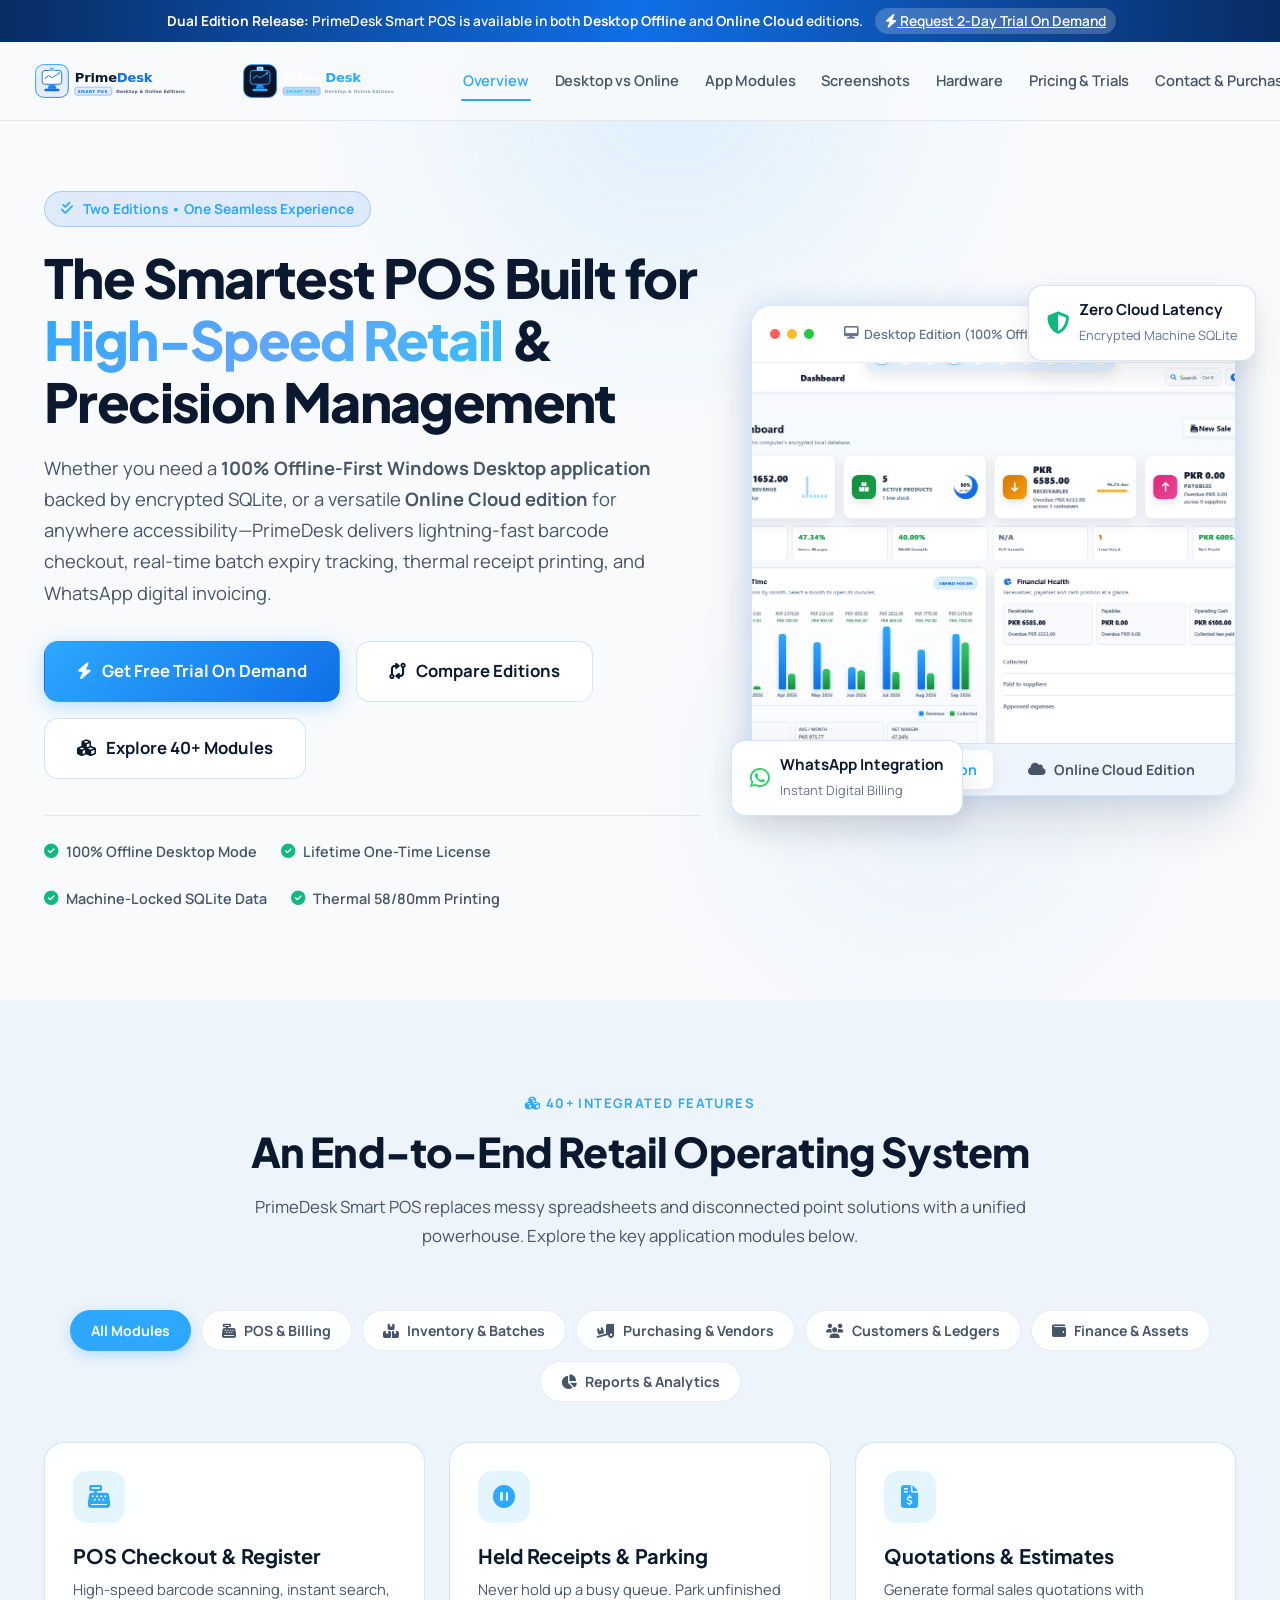
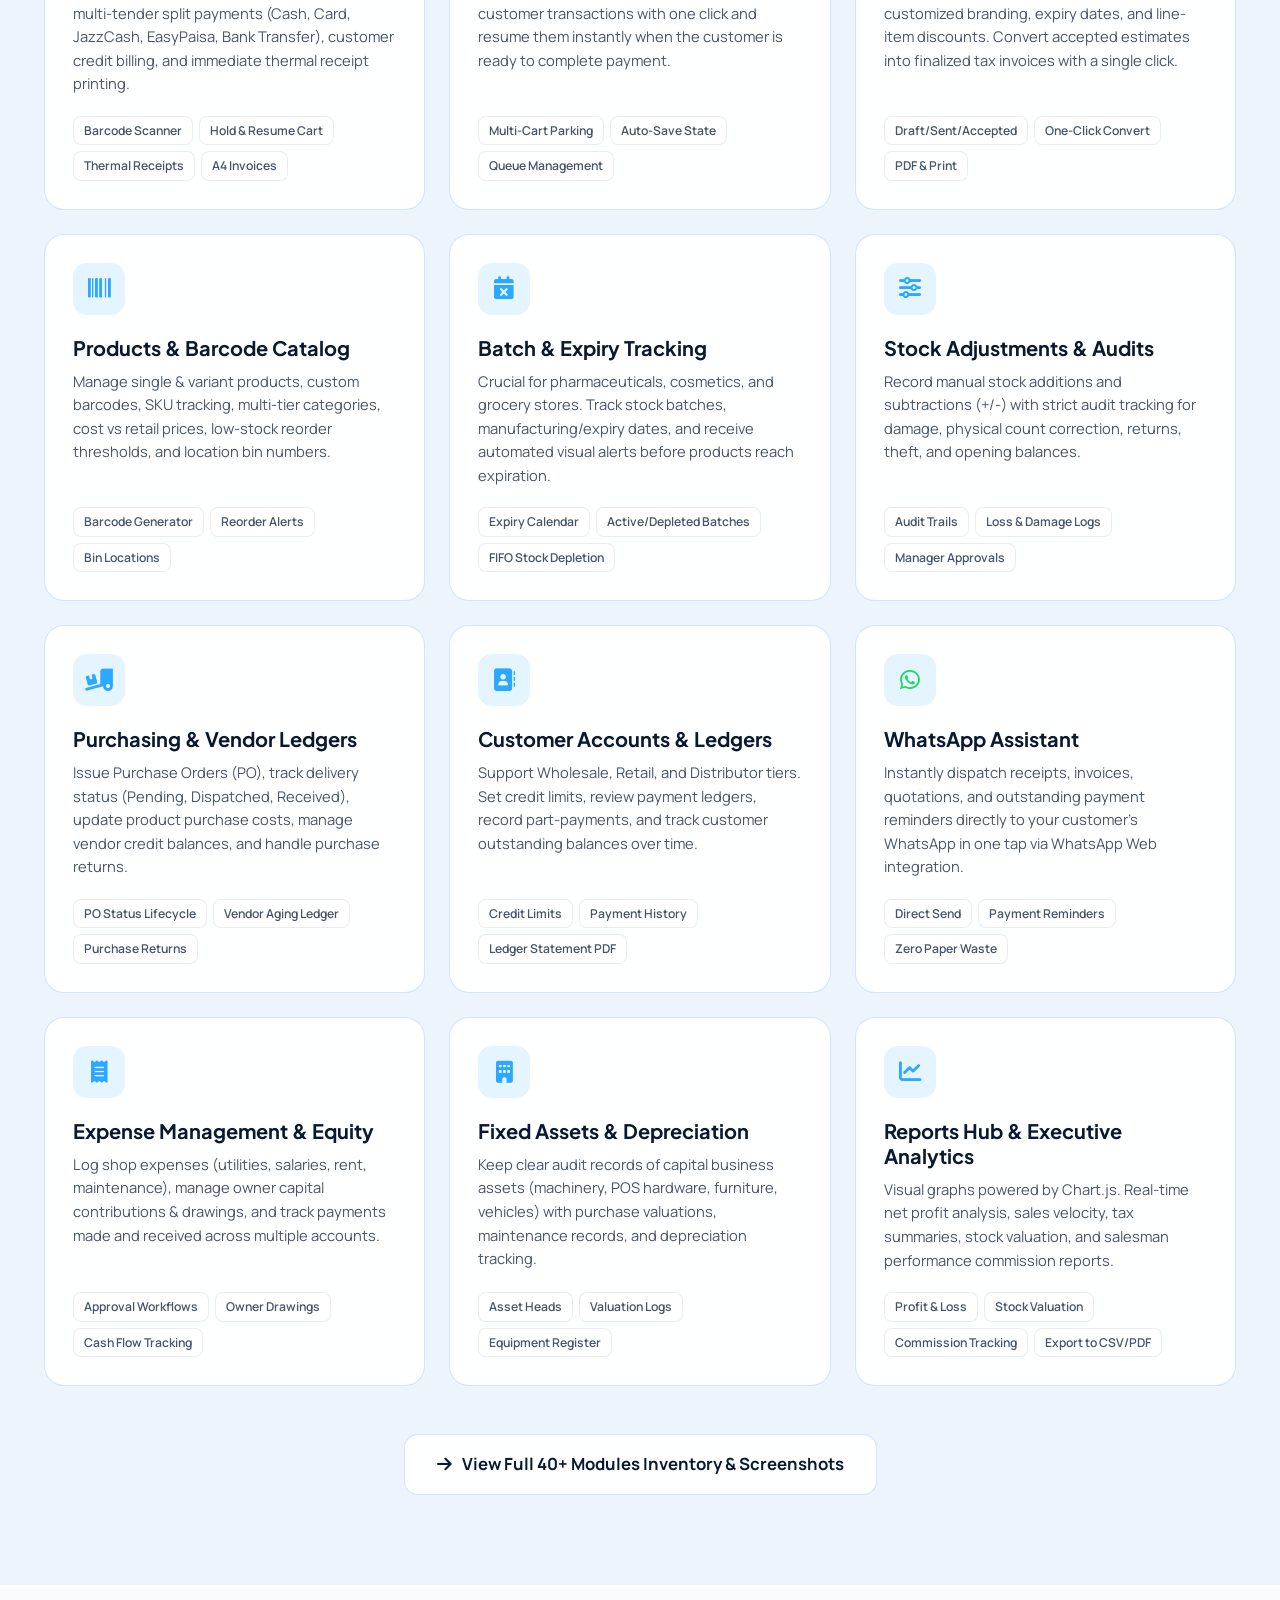
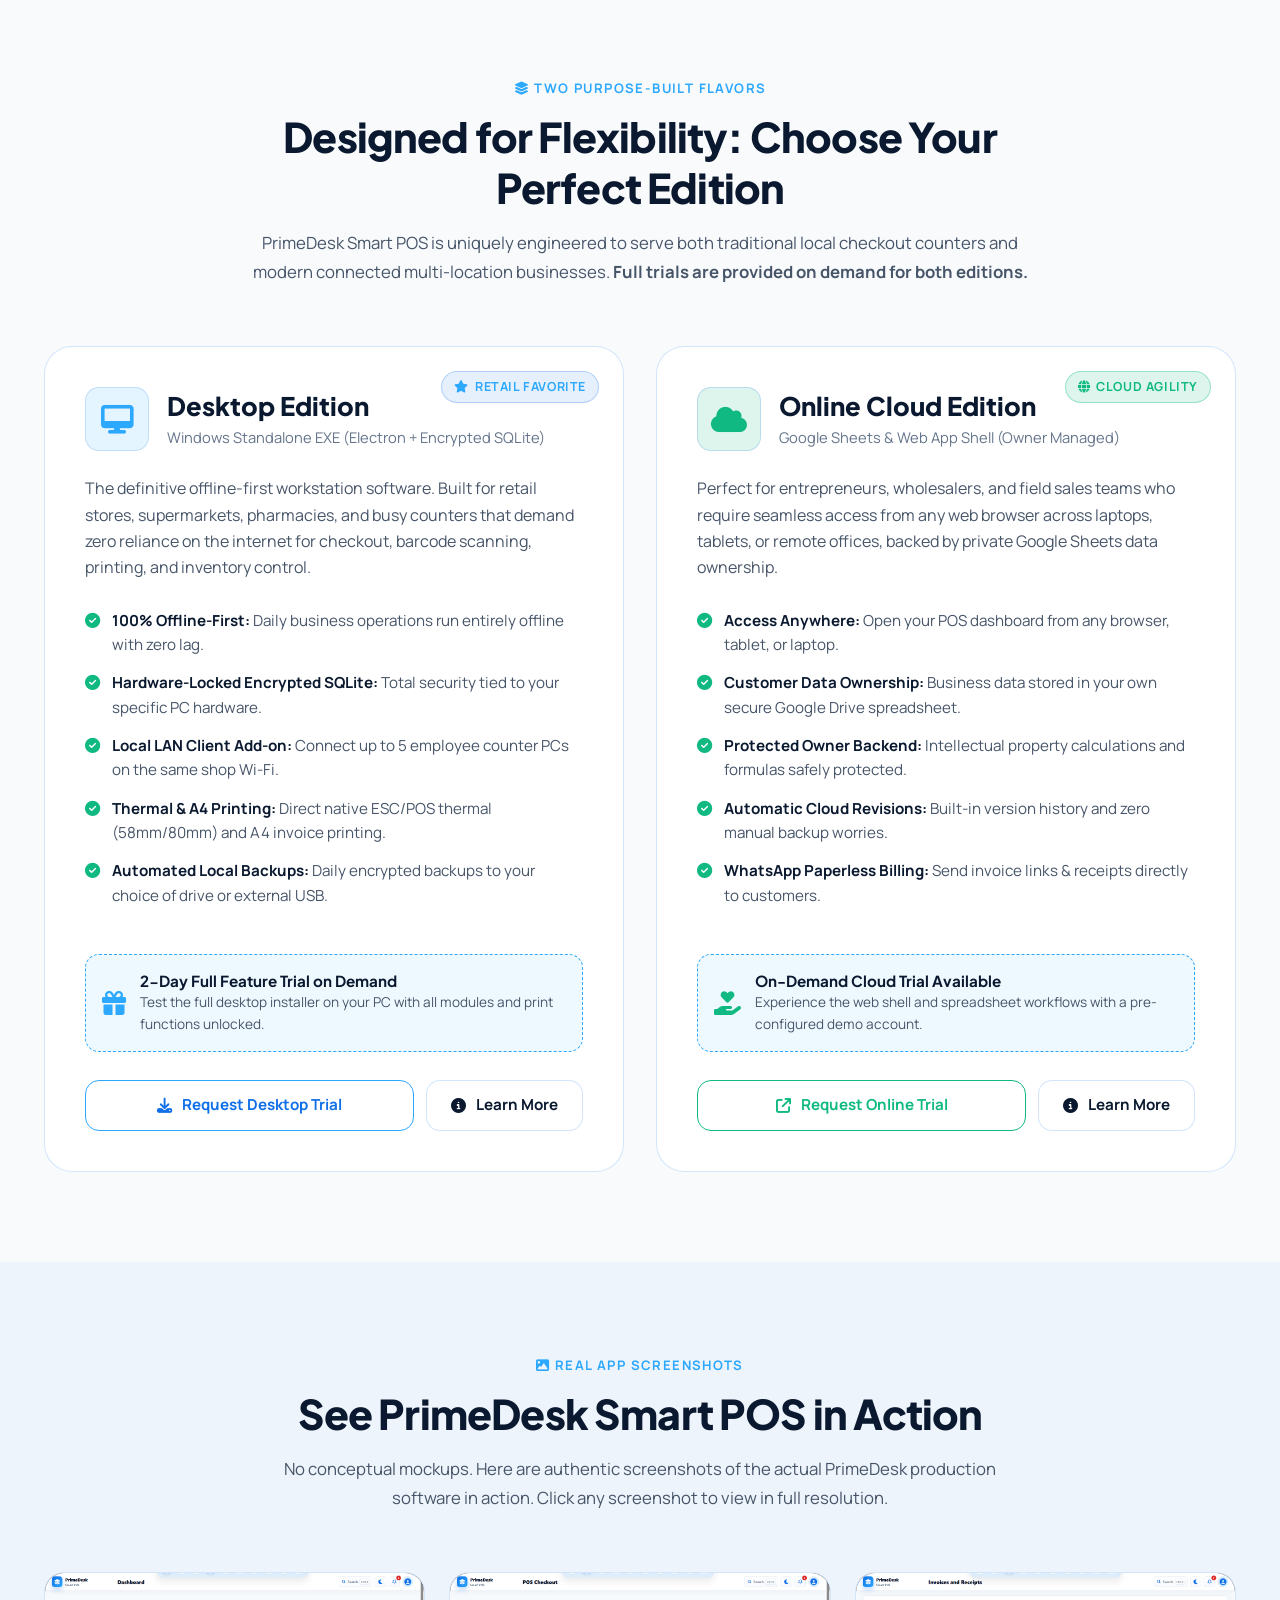
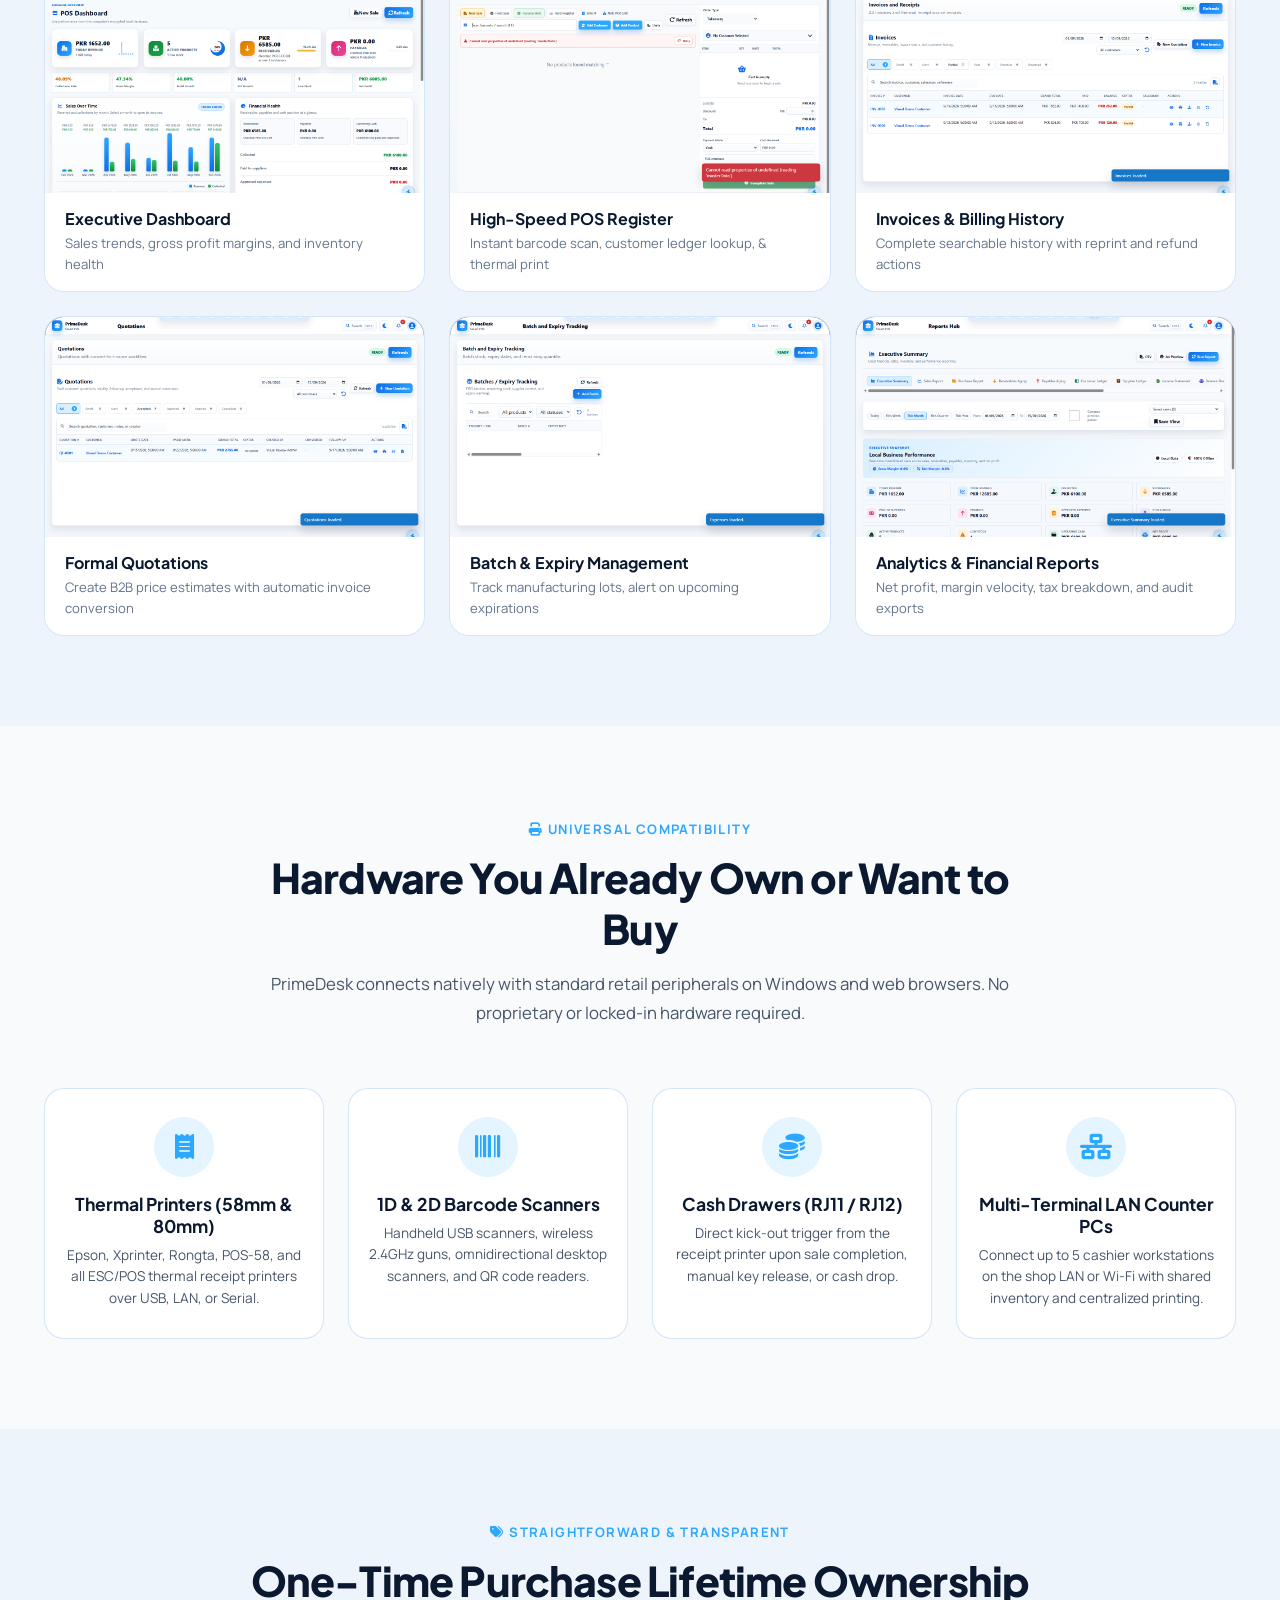
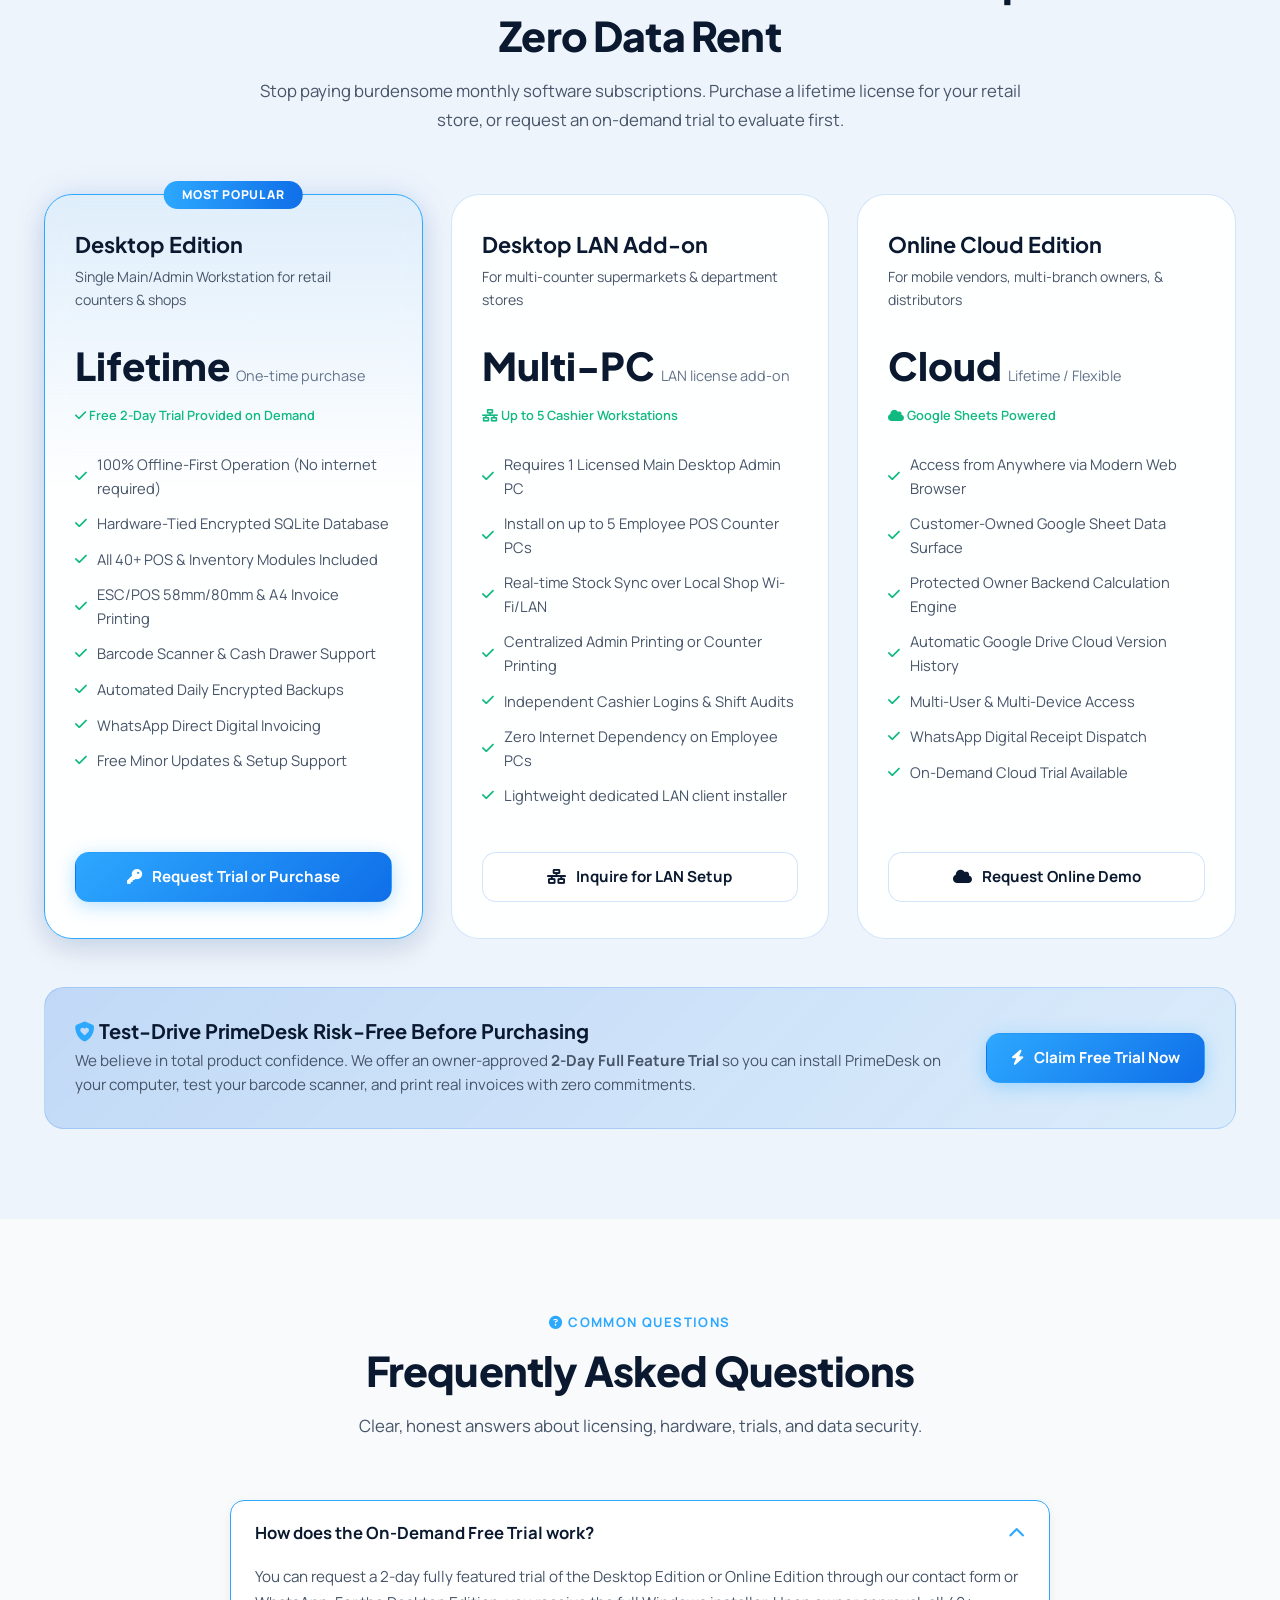
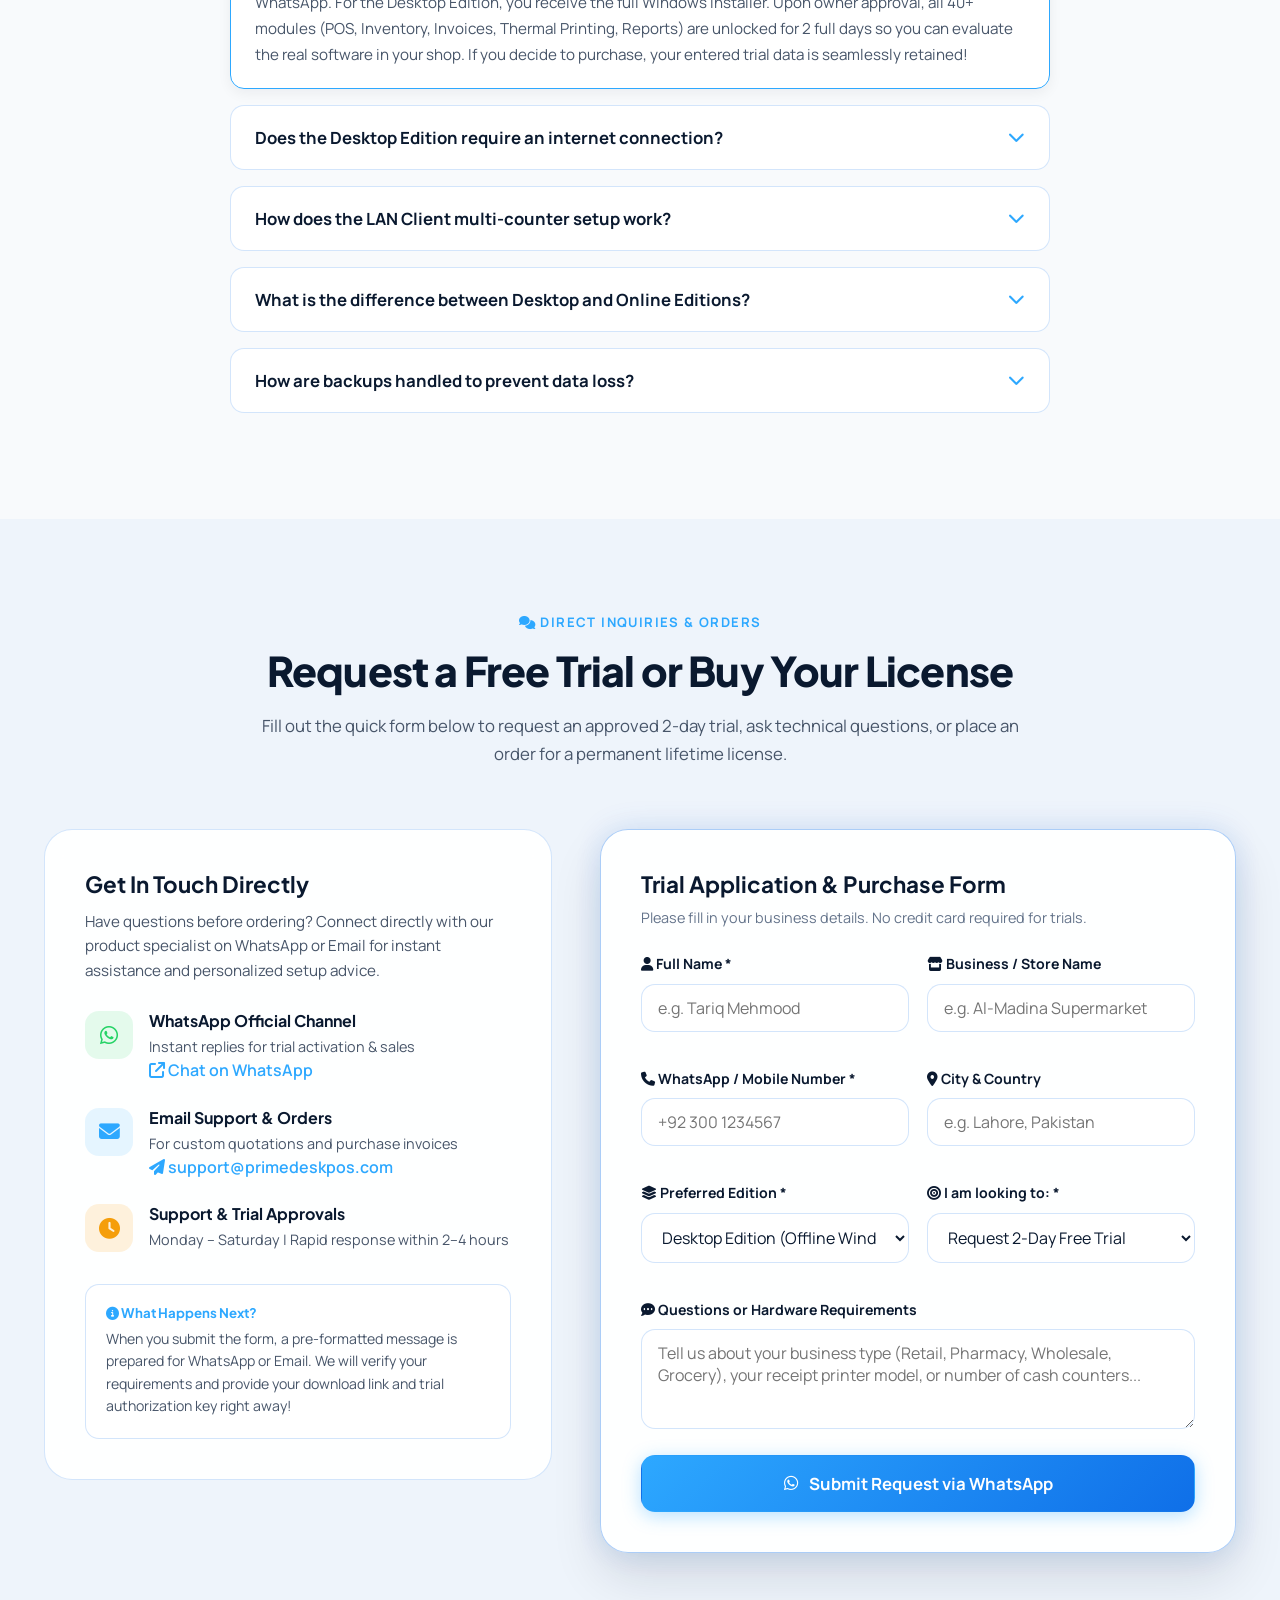
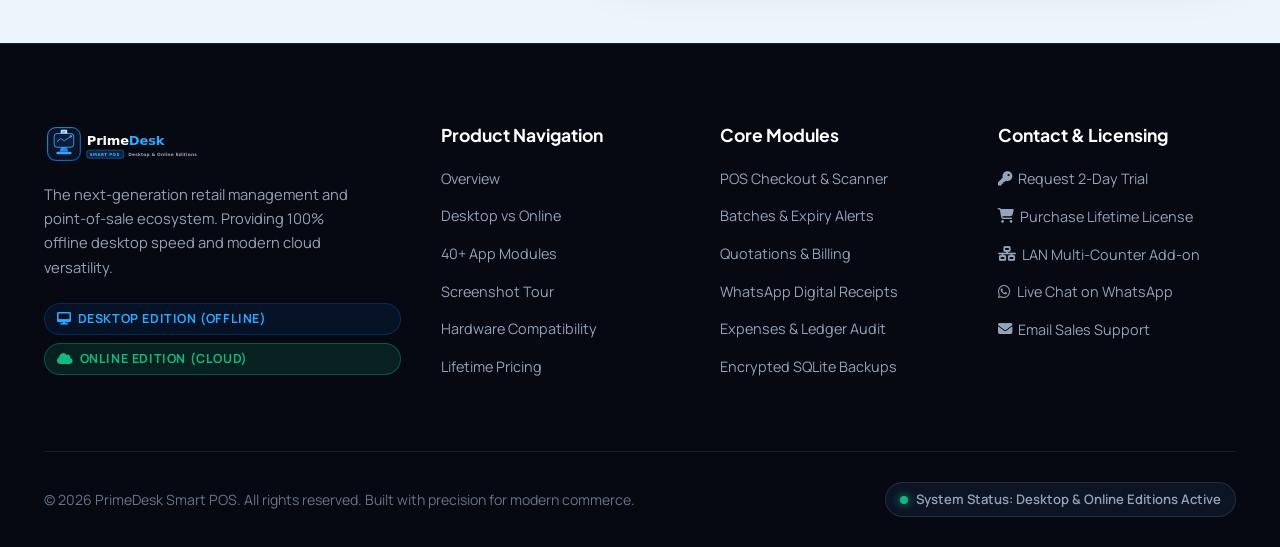
==== index.html @ be998f5d "Initial release of PrimeDesk Smart POS official website" ====
<!DOCTYPE html>
<html lang="en" data-theme="light">
<head>
  <meta charset="UTF-8">
  <script>
    (function () {
      var saved = localStorage.getItem('primedesk_theme');
      var theme = (saved === 'dark') ? 'dark' : 'light';
      document.documentElement.setAttribute('data-theme', theme);
    })();
  </script>
  <meta name="viewport" content="width=device-width, initial-scale=1.0, maximum-scale=1.0, user-scalable=no">
  <title>PrimeDesk Smart POS — Desktop Offline & Online Cloud Editions | Retail & Inventory Suite</title>
  <meta name="description" content="PrimeDesk Smart POS is a next-generation point-of-sale and retail inventory software available in 100% Offline Desktop Edition (Windows) and Online Cloud Edition. Request an on-demand 2-day free trial today!">
  <link rel="icon" type="image/svg+xml" href="assets/images/favicon.svg">
  
  <!-- FontAwesome 6 Free -->
  <link rel="stylesheet" href="https://cdnjs.cloudflare.com/ajax/libs/font-awesome/6.5.1/css/all.min.css">
  
  <!-- Core Design System -->
  <link rel="stylesheet" href="assets/css/style.css">
</head>
<body>

  <!-- Top Announcement Bar -->
  <aside class="top-notice-bar" aria-label="Announcement">
    <span><i class="fas fa-sparkles"></i> <strong>Dual Edition Release:</strong> PrimeDesk Smart POS is available in both <strong>Desktop Offline</strong> and <strong>Online Cloud</strong> editions.</span>
    <a href="#contact"><i class="fas fa-bolt"></i> Request 2-Day Trial On Demand</a>
  </aside>

  <!-- Sticky Header Navigation -->
  <header class="site-header">
    <div class="container nav-wrap">
      <a href="index.html" class="brand-logo" aria-label="PrimeDesk Smart POS Homepage">
        <img src="assets/images/logo-light.svg" class="brand-logo-light" alt="PrimeDesk Smart POS Logo">
        <img src="assets/images/logo-white.svg" class="brand-logo-dark" alt="PrimeDesk Smart POS Logo">
      </a>

      <nav class="nav-links">
        <a href="#overview" class="nav-link active">Overview</a>
        <a href="editions.html" class="nav-link">Desktop vs Online</a>
        <a href="modules.html" class="nav-link">App Modules</a>
        <a href="#gallery" class="nav-link">Screenshots</a>
        <a href="#hardware" class="nav-link">Hardware</a>
        <a href="#pricing" class="nav-link">Pricing &amp; Trials</a>
        <a href="contact.html" class="nav-link">Contact &amp; Purchase</a>
      </nav>

      <div class="nav-actions">
        <button id="themeToggleBtn" class="theme-toggle-btn" aria-label="Toggle Dark/Light Mode" title="Toggle Theme">
          <i class="fas fa-sun"></i>
        </button>
        <a href="#contact" class="btn btn-primary btn-sm"><i class="fas fa-key"></i> Request Trial</a>
        <button class="mobile-menu-toggle" aria-label="Open Navigation Menu">
          <i class="fas fa-bars"></i>
        </button>
      </div>
    </div>
  </header>

  <!-- Hero Section -->
  <section class="hero-section" id="overview">
    <div class="container">
      <div class="hero-grid">
        <!-- Hero Text -->
        <div class="hero-content">
          <div class="hero-pill-badge">
            <i class="fas fa-check-double"></i> Two Editions • One Seamless Experience
          </div>
          <h1 class="hero-title">
            The Smartest POS Built for <span class="gradient-text">High-Speed Retail</span> &amp; Precision Management
          </h1>
          <p class="hero-subtitle">
            Whether you need a <strong>100% Offline-First Windows Desktop application</strong> backed by encrypted SQLite, or a versatile <strong>Online Cloud edition</strong> for anywhere accessibility—PrimeDesk delivers lightning-fast barcode checkout, real-time batch expiry tracking, thermal receipt printing, and WhatsApp digital invoicing.
          </p>

          <div class="hero-cta-group">
            <a href="#contact" class="btn btn-primary btn-lg">
              <i class="fas fa-bolt"></i> Get Free Trial On Demand
            </a>
            <a href="editions.html" class="btn btn-outline btn-lg">
              <i class="fas fa-code-compare"></i> Compare Editions
            </a>
            <a href="modules.html" class="btn btn-outline btn-lg">
              <i class="fas fa-cubes"></i> Explore 40+ Modules
            </a>
          </div>

          <div class="hero-trust-row">
            <div class="trust-item"><i class="fas fa-circle-check"></i> 100% Offline Desktop Mode</div>
            <div class="trust-item"><i class="fas fa-circle-check"></i> Lifetime One-Time License</div>
            <div class="trust-item"><i class="fas fa-circle-check"></i> Machine-Locked SQLite Data</div>
            <div class="trust-item"><i class="fas fa-circle-check"></i> Thermal 58/80mm Printing</div>
          </div>
        </div>

        <!-- Hero Interactive Preview Showcase -->
        <div class="hero-showcase">
          <!-- Floating Badge Top -->
          <div class="floating-stat-badge badge-top-right">
            <div style="display:flex; align-items:center; gap:10px;">
              <i class="fas fa-shield-halved" style="color:var(--accent-emerald); font-size:1.4rem;"></i>
              <div>
                <strong style="display:block; font-size:0.95rem;">Zero Cloud Latency</strong>
                <span style="font-size:0.8rem; color:var(--text-muted);">Encrypted Machine SQLite</span>
              </div>
            </div>
          </div>

          <!-- Window Mockup -->
          <div class="hero-preview-window">
            <div class="window-header">
              <div class="window-dots">
                <span class="window-dot dot-red"></span>
                <span class="window-dot dot-yellow"></span>
                <span class="window-dot dot-green"></span>
              </div>
              <div class="window-title" id="heroEditionBadge">
                <i class="fas fa-desktop"></i> Desktop Edition (100% Offline SQLite)
              </div>
              <span class="badge badge-emerald"><i class="fas fa-signal"></i> Ready</span>
            </div>

            <!-- Interactive Screen Preview Image -->
            <img id="heroScreenImg" 
                 src="assets/screenshots/dashboard.png" 
                 alt="PrimeDesk Smart POS Main Dashboard" 
                 class="hero-screen-img"
                 data-lightbox-src="assets/screenshots/dashboard.png"
                 data-lightbox-title="PrimeDesk Smart POS Executive Management Dashboard"
                 title="Click to zoom preview">

            <!-- Edition Preview Switcher Tabs -->
            <div class="hero-edition-tabs">
              <button class="hero-tab-btn active" data-edition="desktop">
                <i class="fas fa-laptop-code"></i> Windows Desktop Edition
              </button>
              <button class="hero-tab-btn" data-edition="online">
                <i class="fas fa-cloud"></i> Online Cloud Edition
              </button>
            </div>
          </div>

          <!-- Floating Badge Bottom -->
          <div class="floating-stat-badge badge-bottom-left">
            <div style="display:flex; align-items:center; gap:10px;">
              <i class="fab fa-whatsapp" style="color:#25d366; font-size:1.4rem;"></i>
              <div>
                <strong style="display:block; font-size:0.95rem;">WhatsApp Integration</strong>
                <span style="font-size:0.8rem; color:var(--text-muted);">Instant Digital Billing</span>
              </div>
            </div>
          </div>
        </div>
      </div>
    </div>
  </section>

  <!-- Core Modules Showcase (Interactive Filter) -->
  <section class="section" id="modules" style="background: var(--bg-secondary);">
    <div class="container">
      <div class="section-header">
        <span class="section-tag"><i class="fas fa-cubes"></i> 40+ Integrated Features</span>
        <h2 class="section-title">An End-to-End Retail Operating System</h2>
        <p class="section-desc">
          PrimeDesk Smart POS replaces messy spreadsheets and disconnected point solutions with a unified powerhouse. Explore the key application modules below.
        </p>
      </div>

      <!-- Module Category Filter Buttons -->
      <div class="modules-filter-bar">
        <button class="module-filter-btn active" data-filter="all">All Modules</button>
        <button class="module-filter-btn" data-filter="pos"><i class="fas fa-cash-register"></i> POS &amp; Billing</button>
        <button class="module-filter-btn" data-filter="inventory"><i class="fas fa-boxes-stacked"></i> Inventory &amp; Batches</button>
        <button class="module-filter-btn" data-filter="purchasing"><i class="fas fa-truck-ramp-box"></i> Purchasing &amp; Vendors</button>
        <button class="module-filter-btn" data-filter="crm"><i class="fas fa-users"></i> Customers &amp; Ledgers</button>
        <button class="module-filter-btn" data-filter="finance"><i class="fas fa-wallet"></i> Finance &amp; Assets</button>
        <button class="module-filter-btn" data-filter="reports"><i class="fas fa-chart-pie"></i> Reports &amp; Analytics</button>
      </div>

      <!-- Modules Grid -->
      <div class="modules-grid">
        <!-- Module 1: POS Checkout -->
        <div class="module-card" data-category="pos">
          <div class="module-icon-wrap"><i class="fas fa-cash-register"></i></div>
          <h4 class="module-title">POS Checkout &amp; Register</h4>
          <p class="module-description">
            High-speed barcode scanning, instant search, multi-tender split payments (Cash, Card, JazzCash, EasyPaisa, Bank Transfer), customer credit billing, and immediate thermal receipt printing.
          </p>
          <div class="module-features-chips">
            <span class="module-chip">Barcode Scanner</span>
            <span class="module-chip">Hold &amp; Resume Cart</span>
            <span class="module-chip">Thermal Receipts</span>
            <span class="module-chip">A4 Invoices</span>
          </div>
        </div>

        <!-- Module 2: Held Receipts -->
        <div class="module-card" data-category="pos">
          <div class="module-icon-wrap"><i class="fas fa-pause-circle"></i></div>
          <h4 class="module-title">Held Receipts &amp; Parking</h4>
          <p class="module-description">
            Never hold up a busy queue. Park unfinished customer transactions with one click and resume them instantly when the customer is ready to complete payment.
          </p>
          <div class="module-features-chips">
            <span class="module-chip">Multi-Cart Parking</span>
            <span class="module-chip">Auto-Save State</span>
            <span class="module-chip">Queue Management</span>
          </div>
        </div>

        <!-- Module 3: Invoices & Quotations -->
        <div class="module-card" data-category="pos">
          <div class="module-icon-wrap"><i class="fas fa-file-invoice-dollar"></i></div>
          <h4 class="module-title">Quotations &amp; Estimates</h4>
          <p class="module-description">
            Generate formal sales quotations with customized branding, expiry dates, and line-item discounts. Convert accepted estimates into finalized tax invoices with a single click.
          </p>
          <div class="module-features-chips">
            <span class="module-chip">Draft/Sent/Accepted</span>
            <span class="module-chip">One-Click Convert</span>
            <span class="module-chip">PDF &amp; Print</span>
          </div>
        </div>

        <!-- Module 4: Products & Catalog -->
        <div class="module-card" data-category="inventory">
          <div class="module-icon-wrap"><i class="fas fa-barcode"></i></div>
          <h4 class="module-title">Products &amp; Barcode Catalog</h4>
          <p class="module-description">
            Manage single &amp; variant products, custom barcodes, SKU tracking, multi-tier categories, cost vs retail prices, low-stock reorder thresholds, and location bin numbers.
          </p>
          <div class="module-features-chips">
            <span class="module-chip">Barcode Generator</span>
            <span class="module-chip">Reorder Alerts</span>
            <span class="module-chip">Bin Locations</span>
          </div>
        </div>

        <!-- Module 5: Batch & Expiry Tracking -->
        <div class="module-card" data-category="inventory">
          <div class="module-icon-wrap"><i class="fas fa-calendar-xmark"></i></div>
          <h4 class="module-title">Batch &amp; Expiry Tracking</h4>
          <p class="module-description">
            Crucial for pharmaceuticals, cosmetics, and grocery stores. Track stock batches, manufacturing/expiry dates, and receive automated visual alerts before products reach expiration.
          </p>
          <div class="module-features-chips">
            <span class="module-chip">Expiry Calendar</span>
            <span class="module-chip">Active/Depleted Batches</span>
            <span class="module-chip">FIFO Stock Depletion</span>
          </div>
        </div>

        <!-- Module 6: Stock Adjustments -->
        <div class="module-card" data-category="inventory">
          <div class="module-icon-wrap"><i class="fas fa-sliders"></i></div>
          <h4 class="module-title">Stock Adjustments &amp; Audits</h4>
          <p class="module-description">
            Record manual stock additions and subtractions (+/-) with strict audit tracking for damage, physical count correction, returns, theft, and opening balances.
          </p>
          <div class="module-features-chips">
            <span class="module-chip">Audit Trails</span>
            <span class="module-chip">Loss &amp; Damage Logs</span>
            <span class="module-chip">Manager Approvals</span>
          </div>
        </div>

        <!-- Module 7: Suppliers & Purchase Orders -->
        <div class="module-card" data-category="purchasing">
          <div class="module-icon-wrap"><i class="fas fa-truck-ramp-box"></i></div>
          <h4 class="module-title">Purchasing &amp; Vendor Ledgers</h4>
          <p class="module-description">
            Issue Purchase Orders (PO), track delivery status (Pending, Dispatched, Received), update product purchase costs, manage vendor credit balances, and handle purchase returns.
          </p>
          <div class="module-features-chips">
            <span class="module-chip">PO Status Lifecycle</span>
            <span class="module-chip">Vendor Aging Ledger</span>
            <span class="module-chip">Purchase Returns</span>
          </div>
        </div>

        <!-- Module 8: Customer CRM & Ledgers -->
        <div class="module-card" data-category="crm">
          <div class="module-icon-wrap"><i class="fas fa-address-book"></i></div>
          <h4 class="module-title">Customer Accounts &amp; Ledgers</h4>
          <p class="module-description">
            Support Wholesale, Retail, and Distributor tiers. Set credit limits, review payment ledgers, record part-payments, and track customer outstanding balances over time.
          </p>
          <div class="module-features-chips">
            <span class="module-chip">Credit Limits</span>
            <span class="module-chip">Payment History</span>
            <span class="module-chip">Ledger Statement PDF</span>
          </div>
        </div>

        <!-- Module 9: WhatsApp Assistant -->
        <div class="module-card" data-category="crm">
          <div class="module-icon-wrap" style="color:#25d366;"><i class="fab fa-whatsapp"></i></div>
          <h4 class="module-title">WhatsApp Assistant</h4>
          <p class="module-description">
            Instantly dispatch receipts, invoices, quotations, and outstanding payment reminders directly to your customer's WhatsApp in one tap via WhatsApp Web integration.
          </p>
          <div class="module-features-chips">
            <span class="module-chip">Direct Send</span>
            <span class="module-chip">Payment Reminders</span>
            <span class="module-chip">Zero Paper Waste</span>
          </div>
        </div>

        <!-- Module 10: Expenses & Financials -->
        <div class="module-card" data-category="finance">
          <div class="module-icon-wrap"><i class="fas fa-receipt"></i></div>
          <h4 class="module-title">Expense Management &amp; Equity</h4>
          <p class="module-description">
            Log shop expenses (utilities, salaries, rent, maintenance), manage owner capital contributions &amp; drawings, and track payments made and received across multiple accounts.
          </p>
          <div class="module-features-chips">
            <span class="module-chip">Approval Workflows</span>
            <span class="module-chip">Owner Drawings</span>
            <span class="module-chip">Cash Flow Tracking</span>
          </div>
        </div>

        <!-- Module 11: Business Assets -->
        <div class="module-card" data-category="finance">
          <div class="module-icon-wrap"><i class="fas fa-building"></i></div>
          <h4 class="module-title">Fixed Assets &amp; Depreciation</h4>
          <p class="module-description">
            Keep clear audit records of capital business assets (machinery, POS hardware, furniture, vehicles) with purchase valuations, maintenance records, and depreciation tracking.
          </p>
          <div class="module-features-chips">
            <span class="module-chip">Asset Heads</span>
            <span class="module-chip">Valuation Logs</span>
            <span class="module-chip">Equipment Register</span>
          </div>
        </div>

        <!-- Module 12: Reports & Analytics -->
        <div class="module-card" data-category="reports">
          <div class="module-icon-wrap"><i class="fas fa-chart-line"></i></div>
          <h4 class="module-title">Reports Hub &amp; Executive Analytics</h4>
          <p class="module-description">
            Visual graphs powered by Chart.js. Real-time net profit analysis, sales velocity, tax summaries, stock valuation, and salesman performance commission reports.
          </p>
          <div class="module-features-chips">
            <span class="module-chip">Profit &amp; Loss</span>
            <span class="module-chip">Stock Valuation</span>
            <span class="module-chip">Commission Tracking</span>
            <span class="module-chip">Export to CSV/PDF</span>
          </div>
        </div>
      </div>

      <div style="text-align: center; margin-top: 48px;">
        <a href="modules.html" class="btn btn-outline btn-lg">
          <i class="fas fa-arrow-right"></i> View Full 40+ Modules Inventory &amp; Screenshots
        </a>
      </div>
    </div>
  </section>

  <!-- Dual Editions Showcase -->
  <section class="section" id="editions">
    <div class="container">
      <div class="section-header">
        <span class="section-tag"><i class="fas fa-layer-group"></i> Two Purpose-Built Flavors</span>
        <h2 class="section-title">Designed for Flexibility: Choose Your Perfect Edition</h2>
        <p class="section-desc">
          PrimeDesk Smart POS is uniquely engineered to serve both traditional local checkout counters and modern connected multi-location businesses. <strong>Full trials are provided on demand for both editions.</strong>
        </p>
      </div>

      <div class="editions-showcase-grid">
        <!-- Edition 1: Desktop Edition -->
        <article class="edition-card">
          <div class="edition-badge-corner">
            <span class="badge badge-primary"><i class="fas fa-star"></i> Retail Favorite</span>
          </div>

          <div class="edition-header">
            <div class="edition-icon">
              <i class="fas fa-desktop"></i>
            </div>
            <div>
              <h3 class="edition-name">Desktop Edition</h3>
              <p class="edition-tagline">Windows Standalone EXE (Electron + Encrypted SQLite)</p>
            </div>
          </div>

          <p class="edition-desc">
            The definitive offline-first workstation software. Built for retail stores, supermarkets, pharmacies, and busy counters that demand zero reliance on the internet for checkout, barcode scanning, printing, and inventory control.
          </p>

          <div class="edition-specs-list">
            <div class="spec-item">
              <i class="fas fa-check-circle"></i>
              <div><strong>100% Offline-First:</strong> Daily business operations run entirely offline with zero lag.</div>
            </div>
            <div class="spec-item">
              <i class="fas fa-check-circle"></i>
              <div><strong>Hardware-Locked Encrypted SQLite:</strong> Total security tied to your specific PC hardware.</div>
            </div>
            <div class="spec-item">
              <i class="fas fa-check-circle"></i>
              <div><strong>Local LAN Client Add-on:</strong> Connect up to 5 employee counter PCs on the same shop Wi-Fi.</div>
            </div>
            <div class="spec-item">
              <i class="fas fa-check-circle"></i>
              <div><strong>Thermal &amp; A4 Printing:</strong> Direct native ESC/POS thermal (58mm/80mm) and A4 invoice printing.</div>
            </div>
            <div class="spec-item">
              <i class="fas fa-check-circle"></i>
              <div><strong>Automated Local Backups:</strong> Daily encrypted backups to your choice of drive or external USB.</div>
            </div>
          </div>

          <div class="edition-trial-alert">
            <div class="trial-icon"><i class="fas fa-gift"></i></div>
            <div class="trial-text">
              <h5>2-Day Full Feature Trial on Demand</h5>
              <p>Test the full desktop installer on your PC with all modules and print functions unlocked.</p>
            </div>
          </div>

          <div style="display:flex; gap:12px; flex-wrap:wrap;">
            <a href="contact.html?edition=desktop&intent=trial" class="btn btn-edition-desktop" style="flex:1;">
              <i class="fas fa-download"></i> Request Desktop Trial
            </a>
            <a href="editions.html#desktop" class="btn btn-outline">
              <i class="fas fa-circle-info"></i> Learn More
            </a>
          </div>
        </article>

        <!-- Edition 2: Online Edition -->
        <article class="edition-card">
          <div class="edition-badge-corner">
            <span class="badge badge-emerald"><i class="fas fa-globe"></i> Cloud Agility</span>
          </div>

          <div class="edition-header">
            <div class="edition-icon" style="color:var(--accent-emerald); background:var(--accent-emerald-soft);">
              <i class="fas fa-cloud"></i>
            </div>
            <div>
              <h3 class="edition-name">Online Cloud Edition</h3>
              <p class="edition-tagline">Google Sheets &amp; Web App Shell (Owner Managed)</p>
            </div>
          </div>

          <p class="edition-desc">
            Perfect for entrepreneurs, wholesalers, and field sales teams who require seamless access from any web browser across laptops, tablets, or remote offices, backed by private Google Sheets data ownership.
          </p>

          <div class="edition-specs-list">
            <div class="spec-item">
              <i class="fas fa-check-circle"></i>
              <div><strong>Access Anywhere:</strong> Open your POS dashboard from any browser, tablet, or laptop.</div>
            </div>
            <div class="spec-item">
              <i class="fas fa-check-circle"></i>
              <div><strong>Customer Data Ownership:</strong> Business data stored in your own secure Google Drive spreadsheet.</div>
            </div>
            <div class="spec-item">
              <i class="fas fa-check-circle"></i>
              <div><strong>Protected Owner Backend:</strong> Intellectual property calculations and formulas safely protected.</div>
            </div>
            <div class="spec-item">
              <i class="fas fa-check-circle"></i>
              <div><strong>Automatic Cloud Revisions:</strong> Built-in version history and zero manual backup worries.</div>
            </div>
            <div class="spec-item">
              <i class="fas fa-check-circle"></i>
              <div><strong>WhatsApp Paperless Billing:</strong> Send invoice links &amp; receipts directly to customers.</div>
            </div>
          </div>

          <div class="edition-trial-alert">
            <div class="trial-icon" style="color:var(--accent-emerald);"><i class="fas fa-hand-holding-heart"></i></div>
            <div class="trial-text">
              <h5>On-Demand Cloud Trial Available</h5>
              <p>Experience the web shell and spreadsheet workflows with a pre-configured demo account.</p>
            </div>
          </div>

          <div style="display:flex; gap:12px; flex-wrap:wrap;">
            <a href="contact.html?edition=online&intent=trial" class="btn btn-edition-online" style="flex:1;">
              <i class="fas fa-arrow-up-right-from-square"></i> Request Online Trial
            </a>
            <a href="editions.html#online" class="btn btn-outline">
              <i class="fas fa-circle-info"></i> Learn More
            </a>
          </div>
        </article>
      </div>
    </div>
  </section>

  <!-- Live Screenshots Showcase with Lightbox Modal -->
  <section class="section" id="gallery" style="background: var(--bg-secondary);">
    <div class="container">
      <div class="section-header">
        <span class="section-tag"><i class="fas fa-image"></i> Real App Screenshots</span>
        <h2 class="section-title">See PrimeDesk Smart POS in Action</h2>
        <p class="section-desc">
          No conceptual mockups. Here are authentic screenshots of the actual PrimeDesk production software in action. Click any screenshot to view in full resolution.
        </p>
      </div>

      <div class="gallery-grid">
        <!-- Screenshot 1: Dashboard -->
        <div class="gallery-item" 
             data-lightbox-src="assets/screenshots/dashboard.png"
             data-lightbox-title="Executive Dashboard: KPI Cards, Revenue Chart, and Real-time Activity">
          <div class="gallery-img-wrap">
            <img src="assets/screenshots/dashboard.png" alt="PrimeDesk Dashboard Screenshot">
            <div class="gallery-overlay">
              <div class="gallery-zoom-icon"><i class="fas fa-magnifying-glass-plus"></i></div>
            </div>
          </div>
          <div class="gallery-meta">
            <h4 class="gallery-title">Executive Dashboard</h4>
            <p class="gallery-subtitle">Sales trends, gross profit margins, and inventory health</p>
          </div>
        </div>

        <!-- Screenshot 2: POS Register -->
        <div class="gallery-item" 
             data-lightbox-src="assets/screenshots/pos.png"
             data-lightbox-title="POS Checkout Screen: Rapid Item Search, Barcode Input, and Multi-tender Split Payment">
          <div class="gallery-img-wrap">
            <img src="assets/screenshots/pos.png" alt="POS Checkout Screen Screenshot">
            <div class="gallery-overlay">
              <div class="gallery-zoom-icon"><i class="fas fa-magnifying-glass-plus"></i></div>
            </div>
          </div>
          <div class="gallery-meta">
            <h4 class="gallery-title">High-Speed POS Register</h4>
            <p class="gallery-subtitle">Instant barcode scan, customer ledger lookup, &amp; thermal print</p>
          </div>
        </div>

        <!-- Screenshot 3: Invoices & Receipts -->
        <div class="gallery-item" 
             data-lightbox-src="assets/screenshots/invoices.png"
             data-lightbox-title="Invoices &amp; Receipts Ledger: Filter by Status, Date, Customer &amp; Balance">
          <div class="gallery-img-wrap">
            <img src="assets/screenshots/invoices.png" alt="Invoices List Screenshot">
            <div class="gallery-overlay">
              <div class="gallery-zoom-icon"><i class="fas fa-magnifying-glass-plus"></i></div>
            </div>
          </div>
          <div class="gallery-meta">
            <h4 class="gallery-title">Invoices &amp; Billing History</h4>
            <p class="gallery-subtitle">Complete searchable history with reprint and refund actions</p>
          </div>
        </div>

        <!-- Screenshot 4: Quotations -->
        <div class="gallery-item" 
             data-lightbox-src="assets/screenshots/quotations.png"
             data-lightbox-title="Quotations Management: Status Tracking from Draft to Accepted Conversion">
          <div class="gallery-img-wrap">
            <img src="assets/screenshots/quotations.png" alt="Quotations Screen Screenshot">
            <div class="gallery-overlay">
              <div class="gallery-zoom-icon"><i class="fas fa-magnifying-glass-plus"></i></div>
            </div>
          </div>
          <div class="gallery-meta">
            <h4 class="gallery-title">Formal Quotations</h4>
            <p class="gallery-subtitle">Create B2B price estimates with automatic invoice conversion</p>
          </div>
        </div>

        <!-- Screenshot 5: Batch & Expiry -->
        <div class="gallery-item" 
             data-lightbox-src="assets/screenshots/route-batches.png"
             data-lightbox-title="Batch and Expiry Tracking: Active vs Depleted Batches and Early Expiry Warnings">
          <div class="gallery-img-wrap">
            <img src="assets/screenshots/route-batches.png" alt="Batch Expiry Screenshot">
            <div class="gallery-overlay">
              <div class="gallery-zoom-icon"><i class="fas fa-magnifying-glass-plus"></i></div>
            </div>
          </div>
          <div class="gallery-meta">
            <h4 class="gallery-title">Batch &amp; Expiry Management</h4>
            <p class="gallery-subtitle">Track manufacturing lots, alert on upcoming expirations</p>
          </div>
        </div>

        <!-- Screenshot 6: Reports Hub -->
        <div class="gallery-item" 
             data-lightbox-src="assets/screenshots/route-reports.png"
             data-lightbox-title="Reports Hub: Visual Graphs, Salesman Commissions, and Comprehensive Export Sheets">
          <div class="gallery-img-wrap">
            <img src="assets/screenshots/route-reports.png" alt="Reports Hub Screenshot">
            <div class="gallery-overlay">
              <div class="gallery-zoom-icon"><i class="fas fa-magnifying-glass-plus"></i></div>
            </div>
          </div>
          <div class="gallery-meta">
            <h4 class="gallery-title">Analytics &amp; Financial Reports</h4>
            <p class="gallery-subtitle">Net profit, margin velocity, tax breakdown, and audit exports</p>
          </div>
        </div>
      </div>
    </div>
  </section>

  <!-- Hardware Compatibility Ecosystem -->
  <section class="section" id="hardware">
    <div class="container">
      <div class="section-header">
        <span class="section-tag"><i class="fas fa-print"></i> Universal Compatibility</span>
        <h2 class="section-title">Hardware You Already Own or Want to Buy</h2>
        <p class="section-desc">
          PrimeDesk connects natively with standard retail peripherals on Windows and web browsers. No proprietary or locked-in hardware required.
        </p>
      </div>

      <div class="hardware-grid">
        <div class="hardware-card">
          <div class="hardware-icon"><i class="fas fa-receipt"></i></div>
          <h4 class="hardware-name">Thermal Printers (58mm &amp; 80mm)</h4>
          <p class="hardware-desc">Epson, Xprinter, Rongta, POS-58, and all ESC/POS thermal receipt printers over USB, LAN, or Serial.</p>
        </div>

        <div class="hardware-card">
          <div class="hardware-icon"><i class="fas fa-barcode"></i></div>
          <h4 class="hardware-name">1D &amp; 2D Barcode Scanners</h4>
          <p class="hardware-desc">Handheld USB scanners, wireless 2.4GHz guns, omnidirectional desktop scanners, and QR code readers.</p>
        </div>

        <div class="hardware-card">
          <div class="hardware-icon"><i class="fas fa-coins"></i></div>
          <h4 class="hardware-name">Cash Drawers (RJ11 / RJ12)</h4>
          <p class="hardware-desc">Direct kick-out trigger from the receipt printer upon sale completion, manual key release, or cash drop.</p>
        </div>

        <div class="hardware-card">
          <div class="hardware-icon"><i class="fas fa-network-wired"></i></div>
          <h4 class="hardware-name">Multi-Terminal LAN Counter PCs</h4>
          <p class="hardware-desc">Connect up to 5 cashier workstations on the shop LAN or Wi-Fi with shared inventory and centralized printing.</p>
        </div>
      </div>
    </div>
  </section>

  <!-- Pricing & Transparent Licensing -->
  <section class="section" id="pricing" style="background: var(--bg-secondary);">
    <div class="container">
      <div class="section-header">
        <span class="section-tag"><i class="fas fa-tags"></i> Straightforward &amp; Transparent</span>
        <h2 class="section-title">One-Time Purchase Lifetime Ownership<br><span style="display:inline-block; margin-top:4px;">Zero Data Rent</span></h2>
        <p class="section-desc">
          Stop paying burdensome monthly software subscriptions. Purchase a lifetime license for your retail store, or request an on-demand trial to evaluate first.
        </p>
      </div>

      <div class="pricing-grid">
        <!-- Plan 1: Desktop Main Workstation -->
        <div class="pricing-card popular">
          <span class="popular-badge">Most Popular</span>
          <h3 class="pricing-plan-name">Desktop Edition</h3>
          <p class="pricing-plan-desc">Single Main/Admin Workstation for retail counters &amp; shops</p>
          
          <div class="price-tag">
            <span class="price-val">Lifetime</span>
            <span class="price-period">One-time purchase</span>
          </div>
          <div class="price-note"><i class="fas fa-check"></i> Free 2-Day Trial Provided on Demand</div>

          <ul class="pricing-features-list">
            <li><i class="fas fa-check"></i> 100% Offline-First Operation (No internet required)</li>
            <li><i class="fas fa-check"></i> Hardware-Tied Encrypted SQLite Database</li>
            <li><i class="fas fa-check"></i> All 40+ POS &amp; Inventory Modules Included</li>
            <li><i class="fas fa-check"></i> ESC/POS 58mm/80mm &amp; A4 Invoice Printing</li>
            <li><i class="fas fa-check"></i> Barcode Scanner &amp; Cash Drawer Support</li>
            <li><i class="fas fa-check"></i> Automated Daily Encrypted Backups</li>
            <li><i class="fas fa-check"></i> WhatsApp Direct Digital Invoicing</li>
            <li><i class="fas fa-check"></i> Free Minor Updates &amp; Setup Support</li>
          </ul>

          <a href="#contact" class="btn btn-primary" style="width: 100%;">
            <i class="fas fa-key"></i> Request Trial or Purchase
          </a>
        </div>

        <!-- Plan 2: LAN Client Add-on -->
        <div class="pricing-card">
          <h3 class="pricing-plan-name">Desktop LAN Add-on</h3>
          <p class="pricing-plan-desc">For multi-counter supermarkets &amp; department stores</p>
          
          <div class="price-tag">
            <span class="price-val">Multi-PC</span>
            <span class="price-period">LAN license add-on</span>
          </div>
          <div class="price-note"><i class="fas fa-network-wired"></i> Up to 5 Cashier Workstations</div>

          <ul class="pricing-features-list">
            <li><i class="fas fa-check"></i> Requires 1 Licensed Main Desktop Admin PC</li>
            <li><i class="fas fa-check"></i> Install on up to 5 Employee POS Counter PCs</li>
            <li><i class="fas fa-check"></i> Real-time Stock Sync over Local Shop Wi-Fi/LAN</li>
            <li><i class="fas fa-check"></i> Centralized Admin Printing or Counter Printing</li>
            <li><i class="fas fa-check"></i> Independent Cashier Logins &amp; Shift Audits</li>
            <li><i class="fas fa-check"></i> Zero Internet Dependency on Employee PCs</li>
            <li><i class="fas fa-check"></i> Lightweight dedicated LAN client installer</li>
          </ul>

          <a href="#contact" class="btn btn-outline" style="width: 100%;">
            <i class="fas fa-network-wired"></i> Inquire for LAN Setup
          </a>
        </div>

        <!-- Plan 3: Online Cloud Edition -->
        <div class="pricing-card">
          <h3 class="pricing-plan-name">Online Cloud Edition</h3>
          <p class="pricing-plan-desc">For mobile vendors, multi-branch owners, &amp; distributors</p>
          
          <div class="price-tag">
            <span class="price-val">Cloud</span>
            <span class="price-period">Lifetime / Flexible</span>
          </div>
          <div class="price-note"><i class="fas fa-cloud"></i> Google Sheets Powered</div>

          <ul class="pricing-features-list">
            <li><i class="fas fa-check"></i> Access from Anywhere via Modern Web Browser</li>
            <li><i class="fas fa-check"></i> Customer-Owned Google Sheet Data Surface</li>
            <li><i class="fas fa-check"></i> Protected Owner Backend Calculation Engine</li>
            <li><i class="fas fa-check"></i> Automatic Google Drive Cloud Version History</li>
            <li><i class="fas fa-check"></i> Multi-User &amp; Multi-Device Access</li>
            <li><i class="fas fa-check"></i> WhatsApp Digital Receipt Dispatch</li>
            <li><i class="fas fa-check"></i> On-Demand Cloud Trial Available</li>
          </ul>

          <a href="#contact" class="btn btn-outline" style="width: 100%;">
            <i class="fas fa-cloud"></i> Request Online Demo
          </a>
        </div>
      </div>

      <!-- Trial Guarantee Banner -->
      <div class="trial-guarantee-banner">
        <div class="trial-banner-content">
          <h4><i class="fas fa-shield-heart" style="color:var(--theme-primary);"></i> Test-Drive PrimeDesk Risk-Free Before Purchasing</h4>
          <p>We believe in total product confidence. We offer an owner-approved <strong>2-Day Full Feature Trial</strong> so you can install PrimeDesk on your computer, test your barcode scanner, and print real invoices with zero commitments.</p>
        </div>
        <a href="#contact" class="btn btn-primary" style="flex-shrink: 0;">
          <i class="fas fa-bolt"></i> Claim Free Trial Now
        </a>
      </div>
    </div>
  </section>

  <!-- FAQ Accordion -->
  <section class="section" id="faq">
    <div class="container">
      <div class="section-header">
        <span class="section-tag"><i class="fas fa-circle-question"></i> Common Questions</span>
        <h2 class="section-title">Frequently Asked Questions</h2>
        <p class="section-desc">
          Clear, honest answers about licensing, hardware, trials, and data security.
        </p>
      </div>

      <div class="faq-wrap">
        <!-- FAQ 1 -->
        <div class="faq-item active">
          <button class="faq-question">
            <span>How does the On-Demand Free Trial work?</span>
            <i class="fas fa-chevron-down"></i>
          </button>
          <div class="faq-answer">
            <p>You can request a 2-day fully featured trial of the Desktop Edition or Online Edition through our contact form or WhatsApp. For the Desktop Edition, you receive the full Windows installer. Upon owner approval, all 40+ modules (POS, Inventory, Invoices, Thermal Printing, Reports) are unlocked for 2 full days so you can evaluate the real software in your shop. If you decide to purchase, your entered trial data is seamlessly retained!</p>
          </div>
        </div>

        <!-- FAQ 2 -->
        <div class="faq-item">
          <button class="faq-question">
            <span>Does the Desktop Edition require an internet connection?</span>
            <i class="fas fa-chevron-down"></i>
          </button>
          <div class="faq-answer">
            <p><strong>No.</strong> Daily business operations in the Desktop Edition run 100% offline. The local SQLite database is encrypted and stored directly on your computer's hard drive. It does not require internet for checkout, barcode scanning, printing receipts, updating stock, or viewing reports. It only performs an intermittent background check for license validation and updates.</p>
          </div>
        </div>

        <!-- FAQ 3 -->
        <div class="faq-item">
          <button class="faq-question">
            <span>How does the LAN Client multi-counter setup work?</span>
            <i class="fas fa-chevron-down"></i>
          </button>
          <div class="faq-answer">
            <p>With the paid Desktop LAN add-on, your licensed Main/Admin PC acts as the local shop server. You can install the lightweight LAN client on up to 5 cashier workstations connected to the same local shop Wi-Fi or Ethernet switch. Cashiers can scan items, ring up sales, and share the live inventory without needing any internet connection!</p>
          </div>
        </div>

        <!-- FAQ 4 -->
        <div class="faq-item">
          <button class="faq-question">
            <span>What is the difference between Desktop and Online Editions?</span>
            <i class="fas fa-chevron-down"></i>
          </button>
          <div class="faq-answer">
            <p>The <strong>Desktop Edition</strong> is a dedicated 64-bit Windows software package designed for high-performance offline retail counters with thermal printers. The <strong>Online Edition</strong> runs inside modern web browsers, with business data residing in your own private Google Sheet and calculations handled by owner-protected backend services, making it ideal for access on the go.</p>
          </div>
        </div>

        <!-- FAQ 5 -->
        <div class="faq-item">
          <button class="faq-question">
            <span>How are backups handled to prevent data loss?</span>
            <i class="fas fa-chevron-down"></i>
          </button>
          <div class="faq-answer">
            <p>The Desktop Edition includes automatic daily encrypted backups to your chosen destination folder (such as an external USB flash drive or secondary hard drive), plus instant manual backup creation from the Admin panel. The Online Edition automatically leverages Google Drive's built-in cloud version history.</p>
          </div>
        </div>
      </div>
    </div>
  </section>

  <!-- Lead Capture, Trial Request & Purchase Section -->
  <section class="section" id="contact" style="background: var(--bg-secondary);">
    <div class="container">
      <div class="section-header">
        <span class="section-tag"><i class="fas fa-comments"></i> Direct Inquiries &amp; Orders</span>
        <h2 class="section-title">Request a Free Trial or Buy Your License</h2>
        <p class="section-desc">
          Fill out the quick form below to request an approved 2-day trial, ask technical questions, or place an order for a permanent lifetime license.
        </p>
      </div>

      <div class="contact-section-grid">
        <!-- Direct Contact Channels -->
        <div class="contact-info-card">
          <h3 style="font-size:1.4rem; margin-bottom:12px;">Get In Touch Directly</h3>
          <p style="margin-bottom:28px; font-size:0.95rem;">
            Have questions before ordering? Connect directly with our product specialist on WhatsApp or Email for instant assistance and personalized setup advice.
          </p>

          <div class="contact-channel">
            <div class="channel-icon" style="color:#25d366; background:rgba(37,211,102,0.12);">
              <i class="fab fa-whatsapp"></i>
            </div>
            <div class="channel-text">
              <h5>WhatsApp Official Channel</h5>
              <p>Instant replies for trial activation &amp; sales</p>
              <a href="https://wa.me/" target="_blank" rel="noopener"><i class="fas fa-arrow-up-right-from-square"></i> Chat on WhatsApp</a>
            </div>
          </div>

          <div class="contact-channel">
            <div class="channel-icon">
              <i class="fas fa-envelope"></i>
            </div>
            <div class="channel-text">
              <h5>Email Support &amp; Orders</h5>
              <p>For custom quotations and purchase invoices</p>
              <a href="mailto:support@primedeskpos.com"><i class="fas fa-paper-plane"></i> support@primedeskpos.com</a>
            </div>
          </div>

          <div class="contact-channel">
            <div class="channel-icon" style="color:var(--accent-amber); background:var(--accent-amber-soft);">
              <i class="fas fa-clock"></i>
            </div>
            <div class="channel-text">
              <h5>Support &amp; Trial Approvals</h5>
              <p>Monday – Saturday | Rapid response within 2–4 hours</p>
            </div>
          </div>

          <div style="margin-top:32px; padding:20px; border-radius:var(--radius-md); background:var(--bg-elevated); border:1px solid var(--border-card);">
            <h5 style="margin-bottom:6px; color:var(--theme-primary);"><i class="fas fa-circle-info"></i> What Happens Next?</h5>
            <p style="font-size:0.88rem; color:var(--text-secondary); line-height:1.6;">
              When you submit the form, a pre-formatted message is prepared for WhatsApp or Email. We will verify your requirements and provide your download link and trial authorization key right away!
            </p>
          </div>
        </div>

        <!-- Form Card -->
        <div class="contact-form-card">
          <h3 style="font-size:1.4rem; margin-bottom:8px;">Trial Application &amp; Purchase Form</h3>
          <p style="margin-bottom:24px; font-size:0.9rem; color:var(--text-muted);">
            Please fill in your business details. No credit card required for trials.
          </p>

          <form id="primeDeskLeadForm">
            <div class="form-grid-2">
              <div class="form-group">
                <label for="leadName"><i class="fas fa-user"></i> Full Name *</label>
                <input type="text" id="leadName" class="form-control" placeholder="e.g. Tariq Mehmood" required>
              </div>

              <div class="form-group">
                <label for="leadBusiness"><i class="fas fa-store"></i> Business / Store Name</label>
                <input type="text" id="leadBusiness" class="form-control" placeholder="e.g. Al-Madina Supermarket">
              </div>
            </div>

            <div class="form-grid-2">
              <div class="form-group">
                <label for="leadPhone"><i class="fas fa-phone"></i> WhatsApp / Mobile Number *</label>
                <input type="tel" id="leadPhone" class="form-control" placeholder="+92 300 1234567" required>
              </div>

              <div class="form-group">
                <label for="leadCity"><i class="fas fa-location-dot"></i> City &amp; Country</label>
                <input type="text" id="leadCity" class="form-control" placeholder="e.g. Lahore, Pakistan">
              </div>
            </div>

            <div class="form-grid-2">
              <div class="form-group">
                <label for="leadEdition"><i class="fas fa-layer-group"></i> Preferred Edition *</label>
                <select id="leadEdition" class="form-control">
                  <option value="Desktop Edition (Offline Windows)" selected>Desktop Edition (Offline Windows EXE)</option>
                  <option value="Online Cloud Edition">Online Cloud Edition (Google Sheets Backed)</option>
                  <option value="Both Editions (Need Guidance)">Both Editions (Need Guidance)</option>
                </select>
              </div>

              <div class="form-group">
                <label for="leadIntent"><i class="fas fa-bullseye"></i> I am looking to: *</label>
                <select id="leadIntent" class="form-control">
                  <option value="Request 2-Day Free Trial" selected>Request 2-Day Free Trial</option>
                  <option value="Purchase Lifetime License">Purchase Lifetime License</option>
                  <option value="Inquire about LAN Client Setup">Inquire about LAN Multi-Terminal</option>
                  <option value="Custom Enterprise Inquiry">Custom Enterprise Inquiry</option>
                </select>
              </div>
            </div>

            <div class="form-group">
              <label for="leadMessage"><i class="fas fa-comment-dots"></i> Questions or Hardware Requirements</label>
              <textarea id="leadMessage" class="form-control" placeholder="Tell us about your business type (Retail, Pharmacy, Wholesale, Grocery), your receipt printer model, or number of cash counters..."></textarea>
            </div>

            <button type="submit" class="btn btn-primary btn-lg" style="width:100%;">
              <i class="fab fa-whatsapp"></i> Submit Request via WhatsApp
            </button>
          </form>

          <!-- Success Alert Box (Hidden Initially) -->
          <div id="formSuccessNotice" style="display:none; margin-top:20px; padding:16px; border-radius:var(--radius-md); background:var(--accent-emerald-soft); border:1px solid rgba(16,185,129,0.4); color:#ffffff;">
            <div style="display:flex; align-items:center; gap:10px;">
              <i class="fas fa-circle-check" style="color:var(--accent-emerald); font-size:1.3rem;"></i>
              <div>
                <strong>Inquiry Form Ready!</strong>
                <p style="font-size:0.86rem; color:var(--text-secondary); margin-top:2px;">Opening WhatsApp chat with your formatted request. If it didn't open automatically, <a href="https://wa.me/" target="_blank" style="color:var(--theme-primary); text-decoration:underline;">click here to open WhatsApp</a>.</p>
              </div>
            </div>
          </div>
        </div>
      </div>
    </div>
  </section>

  <!-- Screenshot Lightbox Modal Container -->
  <div id="screenshotModal" class="modal-overlay" role="dialog" aria-modal="true" aria-label="Screenshot Preview">
    <div class="modal-content">
      <div class="modal-header">
        <h4 class="modal-title" style="font-size:1.1rem; color:var(--text-primary);">Screenshot Preview</h4>
        <button class="modal-close-btn" aria-label="Close modal">&times;</button>
      </div>
      <div class="modal-body">
        <img class="modal-img" src="" alt="PrimeDesk Screenshot Zoom">
      </div>
    </div>
  </div>

  <!-- Rich Footer -->
  <footer class="site-footer">
    <div class="container">
      <div class="footer-grid">
        <!-- Col 1: Brand & Editions -->
        <div class="footer-brand">
          <a href="index.html" class="brand-logo">
            <img src="assets/images/logo-white.svg" alt="PrimeDesk Smart POS">
          </a>
          <p>
            The next-generation retail management and point-of-sale ecosystem. Providing 100% offline desktop speed and modern cloud versatility.
          </p>

          <div class="footer-edition-pills">
            <span class="badge badge-primary"><i class="fas fa-desktop"></i> Desktop Edition (Offline)</span>
            <span class="badge badge-emerald"><i class="fas fa-cloud"></i> Online Edition (Cloud)</span>
          </div>
        </div>

        <!-- Col 2: Navigation Links -->
        <div class="footer-col">
          <h4>Product Navigation</h4>
          <ul class="footer-links-list">
            <li><a href="#overview">Overview</a></li>
            <li><a href="editions.html">Desktop vs Online</a></li>
            <li><a href="modules.html">40+ App Modules</a></li>
            <li><a href="#gallery">Screenshot Tour</a></li>
            <li><a href="#hardware">Hardware Compatibility</a></li>
            <li><a href="#pricing">Lifetime Pricing</a></li>
          </ul>
        </div>

        <!-- Col 3: Core Capabilities -->
        <div class="footer-col">
          <h4>Core Modules</h4>
          <ul class="footer-links-list">
            <li><a href="modules.html#pos">POS Checkout &amp; Scanner</a></li>
            <li><a href="modules.html#inventory">Batches &amp; Expiry Alerts</a></li>
            <li><a href="modules.html#invoices">Quotations &amp; Billing</a></li>
            <li><a href="modules.html#crm">WhatsApp Digital Receipts</a></li>
            <li><a href="modules.html#finance">Expenses &amp; Ledger Audit</a></li>
            <li><a href="modules.html#security">Encrypted SQLite Backups</a></li>
          </ul>
        </div>

        <!-- Col 4: Purchase & Trial Support -->
        <div class="footer-col">
          <h4>Contact &amp; Licensing</h4>
          <ul class="footer-links-list">
            <li><a href="contact.html?intent=trial"><i class="fas fa-key"></i> Request 2-Day Trial</a></li>
            <li><a href="contact.html?intent=purchase"><i class="fas fa-shopping-cart"></i> Purchase Lifetime License</a></li>
            <li><a href="contact.html?intent=lan"><i class="fas fa-network-wired"></i> LAN Multi-Counter Add-on</a></li>
            <li><a href="https://wa.me/" target="_blank"><i class="fab fa-whatsapp"></i> Live Chat on WhatsApp</a></li>
            <li><a href="mailto:support@primedeskpos.com"><i class="fas fa-envelope"></i> Email Sales Support</a></li>
          </ul>
        </div>
      </div>

      <div class="footer-bottom">
        <div>
          &copy; 2026 PrimeDesk Smart POS. All rights reserved. Built with precision for modern commerce.
        </div>
        <div class="footer-status-pill">
          <span class="status-dot"></span>
          <span>System Status: Desktop &amp; Online Editions Active</span>
        </div>
      </div>
    </div>
  </footer>

  <!-- Main JavaScript Engine -->
  <script src="assets/js/main.js"></script>
</body>
</html>
---- assets/css/style.css ----
/* ==========================================================================
   PrimeDesk Smart POS — Official Website Styling & Design System
   Matches PrimeDesk App Theme Tokens: Azure, Royal Blue, Deep Navy & Slate
   ========================================================================== */

@import url('https://fonts.googleapis.com/css2?family=Manrope:wght@400;500;600;700;800&family=Plus+Jakarta+Sans:wght@500;600;700;800&display=swap');

/* --- Root Variables: Dark Mode by Default with Seamless Light Mode --- */
:root {
  /* Brand Palette from Repo */
  --theme-primary: #2da8ff;
  --theme-primary-hover: #50baff;
  --theme-primary-strong: #0f6fe8;
  --theme-primary-dark: #0a3d91;
  --theme-primary-soft: rgba(45, 168, 255, 0.12);
  --theme-primary-glow: rgba(45, 168, 255, 0.35);

  --accent-emerald: #10b981;
  --accent-emerald-soft: rgba(16, 185, 129, 0.14);
  --accent-amber: #f59e0b;
  --accent-amber-soft: rgba(245, 158, 11, 0.14);
  --accent-crimson: #ef4444;
  --accent-crimson-soft: rgba(239, 68, 68, 0.14);

  /* Dark Theme Surfaces (Default) */
  --bg-main: #070a12;
  --bg-secondary: #0d121f;
  --bg-card: rgba(16, 23, 38, 0.85);
  --bg-card-hover: rgba(24, 34, 56, 0.95);
  --bg-elevated: #151d30;
  --border-subtle: rgba(255, 255, 255, 0.08);
  --border-card: rgba(45, 168, 255, 0.2);
  --border-glow: rgba(45, 168, 255, 0.45);

  --text-primary: #f8fafc;
  --text-secondary: #94a3b8;
  --text-muted: #64748b;
  --text-on-accent: #ffffff;

  --nav-bg: rgba(7, 10, 18, 0.82);
  --badge-bg: rgba(45, 168, 255, 0.15);
  --badge-border: rgba(45, 168, 255, 0.35);

  /* Shadows & Glassmorphism */
  --shadow-sm: 0 4px 12px rgba(0, 0, 0, 0.25);
  --shadow-md: 0 10px 25px rgba(0, 0, 0, 0.4);
  --shadow-lg: 0 20px 40px rgba(0, 0, 0, 0.6);
  --shadow-glow: 0 0 35px rgba(45, 168, 255, 0.22);
  --glass-blur: blur(14px);

  --radius-sm: 8px;
  --radius-md: 14px;
  --radius-lg: 20px;
  --radius-xl: 28px;
  --radius-full: 9999px;

  --font-heading: 'Plus Jakarta Sans', system-ui, -apple-system, sans-serif;
  --font-body: 'Manrope', system-ui, -apple-system, sans-serif;

  --transition-fast: 0.18s cubic-bezier(0.16, 1, 0.3, 1);
  --transition-normal: 0.3s cubic-bezier(0.16, 1, 0.3, 1);
  --transition-smooth: 0.45s cubic-bezier(0.16, 1, 0.3, 1);
}

/* --- Light Mode Variations --- */
[data-theme="light"] {
  --bg-main: #f8fafc;
  --bg-secondary: #eef4fb;
  --bg-card: rgba(255, 255, 255, 0.94);
  --bg-card-hover: #ffffff;
  --bg-elevated: #ffffff;
  --border-subtle: rgba(15, 23, 42, 0.08);
  --border-card: rgba(15, 111, 232, 0.18);
  --border-glow: rgba(15, 111, 232, 0.35);

  --text-primary: #0a192f;
  --text-secondary: #475569;
  --text-muted: #64748b;
  --text-on-accent: #ffffff;

  --nav-bg: rgba(248, 250, 252, 0.88);
  --badge-bg: rgba(15, 111, 232, 0.1);
  --badge-border: rgba(15, 111, 232, 0.25);

  --shadow-sm: 0 4px 14px rgba(15, 23, 42, 0.06);
  --shadow-md: 0 12px 28px rgba(15, 23, 42, 0.09);
  --shadow-lg: 0 24px 50px rgba(15, 23, 42, 0.12);
  --shadow-glow: 0 0 30px rgba(15, 111, 232, 0.15);
}

/* ==========================================================================
   Base & Reset
   ========================================================================== */
*, *::before, *::after {
  box-sizing: border-box;
  margin: 0;
  padding: 0;
}

html {
  scroll-behavior: smooth;
  font-size: 16px;
  background-color: var(--bg-main);
  color: var(--text-primary);
}

body {
  font-family: var(--font-body);
  line-height: 1.6;
  background: var(--bg-main);
  color: var(--text-primary);
  overflow-x: hidden;
  transition: background-color var(--transition-normal), color var(--transition-normal);
  position: relative;
}

/* Subtle Animated Ambient Glows */
body::before {
  content: "";
  position: fixed;
  top: -15%;
  left: 20%;
  width: 65vw;
  height: 50vh;
  background: radial-gradient(circle, var(--theme-primary-glow) 0%, rgba(45, 168, 255, 0) 65%);
  filter: blur(80px);
  pointer-events: none;
  z-index: 0;
  opacity: 0.45;
}

body::after {
  content: "";
  position: fixed;
  bottom: -10%;
  right: 5%;
  width: 45vw;
  height: 45vh;
  background: radial-gradient(circle, rgba(15, 111, 232, 0.22) 0%, rgba(15, 111, 232, 0) 65%);
  filter: blur(90px);
  pointer-events: none;
  z-index: 0;
  opacity: 0.4;
}

h1, h2, h3, h4, h5, h6 {
  font-family: var(--font-heading);
  color: var(--text-primary);
  font-weight: 700;
  line-height: 1.25;
}

p {
  color: var(--text-secondary);
}

a {
  color: inherit;
  text-decoration: none;
  transition: color var(--transition-fast);
}

img {
  max-width: 100%;
  height: auto;
  display: block;
}

ul {
  list-style: none;
}

button, input, select, textarea {
  font-family: inherit;
  font-size: inherit;
}

/* Container Layout */
.container {
  width: 100%;
  max-width: 1240px;
  margin: 0 auto;
  padding: 0 24px;
  position: relative;
  z-index: 1;
}

.container-narrow {
  max-width: 900px;
}

.section {
  padding: 90px 0;
  position: relative;
  z-index: 1;
}

/* ==========================================================================
   Header & Navigation
   ========================================================================== */
.top-notice-bar {
  background: linear-gradient(90deg, #092c64 0%, #0f6fe8 50%, #092c64 100%);
  color: #ffffff;
  padding: 8px 16px;
  text-align: center;
  font-size: 0.86rem;
  font-weight: 600;
  display: flex;
  justify-content: center;
  align-items: center;
  gap: 12px;
  z-index: 1001;
  position: relative;
}

.top-notice-bar a {
  background: rgba(255, 255, 255, 0.2);
  color: #fff;
  padding: 2px 10px;
  border-radius: 99px;
  text-decoration: underline;
  transition: background var(--transition-fast);
}

.top-notice-bar a:hover {
  background: rgba(255, 255, 255, 0.35);
}

.site-header {
  position: sticky;
  top: 0;
  left: 0;
  width: 100%;
  z-index: 1000;
  background: var(--nav-bg);
  backdrop-filter: var(--glass-blur);
  -webkit-backdrop-filter: var(--glass-blur);
  border-bottom: 1px solid var(--border-subtle);
  transition: background-color var(--transition-fast), border-color var(--transition-fast);
}

.site-header .container,
.site-header .header-container {
  max-width: 1440px;
  width: 100%;
  padding: 0 32px;
}

.nav-wrap {
  display: flex;
  align-items: center;
  justify-content: space-between;
  height: 78px;
  gap: 24px;
}

.brand-logo {
  display: flex;
  align-items: center;
  gap: 12px;
  flex-shrink: 0;
}

.brand-logo img {
  height: 40px;
  width: auto;
  display: block;
}

/* Adaptive logo image switcher based on active theme */
.brand-logo-dark { display: none; }
.brand-logo-light { display: block; }
[data-theme="dark"] .brand-logo-dark { display: block; }
[data-theme="dark"] .brand-logo-light { display: none; }

.nav-links {
  display: flex;
  align-items: center;
  gap: 22px;
  flex-wrap: nowrap;
}

.nav-link {
  font-size: 0.92rem;
  font-weight: 600;
  color: var(--text-secondary);
  position: relative;
  padding: 8px 2px;
  white-space: nowrap;
  letter-spacing: -0.01em;
}

.nav-link:hover, .nav-link.active {
  color: var(--theme-primary);
}

.nav-link.active::after {
  content: "";
  position: absolute;
  bottom: 0;
  left: 0;
  width: 100%;
  height: 2px;
  background: var(--theme-primary);
  border-radius: 2px;
}

.nav-actions {
  display: flex;
  align-items: center;
  gap: 12px;
  flex-shrink: 0;
}

.theme-toggle-btn {
  background: var(--bg-card);
  border: 1px solid var(--border-subtle);
  color: var(--text-primary);
  width: 40px;
  height: 40px;
  border-radius: 50%;
  display: flex;
  align-items: center;
  justify-content: center;
  cursor: pointer;
  transition: all var(--transition-fast);
}

.theme-toggle-btn:hover {
  border-color: var(--theme-primary);
  color: var(--theme-primary);
  transform: rotate(15deg);
}

.mobile-menu-toggle {
  display: none;
  background: none;
  border: none;
  font-size: 1.4rem;
  color: var(--text-primary);
  cursor: pointer;
}

/* ==========================================================================
   Buttons & Badges
   ========================================================================== */
.btn {
  display: inline-flex;
  align-items: center;
  justify-content: center;
  gap: 10px;
  padding: 12px 24px;
  border-radius: var(--radius-md);
  font-weight: 700;
  font-size: 0.95rem;
  cursor: pointer;
  transition: all var(--transition-normal);
  border: 1px solid transparent;
  text-decoration: none;
  white-space: nowrap;
}

.btn-primary {
  background: linear-gradient(135deg, var(--theme-primary) 0%, var(--theme-primary-strong) 100%);
  color: #ffffff;
  box-shadow: 0 4px 18px rgba(45, 168, 255, 0.35);
}

.btn-primary:hover {
  background: linear-gradient(135deg, var(--theme-primary-hover) 0%, #1579f6 100%);
  transform: translateY(-2px);
  box-shadow: 0 8px 26px rgba(45, 168, 255, 0.48);
}

.btn-outline {
  background: var(--bg-card);
  color: var(--text-primary);
  border: 1px solid var(--border-card);
  backdrop-filter: var(--glass-blur);
}

.btn-outline:hover {
  border-color: var(--theme-primary);
  color: var(--theme-primary);
  background: var(--bg-card-hover);
  transform: translateY(-2px);
}

.btn-whatsapp {
  background: #25d366;
  color: #ffffff;
  border-color: #25d366;
  box-shadow: 0 4px 18px rgba(37, 211, 102, 0.3);
}

.btn-whatsapp:hover {
  background: #20ba5a;
  transform: translateY(-2px);
  box-shadow: 0 8px 24px rgba(37, 211, 102, 0.45);
}

/* Custom Edition Outline Buttons (Transparent by default, fills with blue/green on hover) */
.btn-edition-desktop {
  background: transparent !important;
  color: var(--theme-primary-strong) !important;
  border: 1.5px solid var(--theme-primary) !important;
  transition: all var(--transition-normal);
}

[data-theme="dark"] .btn-edition-desktop {
  color: var(--theme-primary) !important;
  border-color: var(--theme-primary) !important;
}

.btn-edition-desktop:hover {
  background: linear-gradient(135deg, var(--theme-primary) 0%, var(--theme-primary-strong) 100%) !important;
  color: #ffffff !important;
  border-color: transparent !important;
  transform: translateY(-2px);
  box-shadow: 0 6px 20px rgba(45, 168, 255, 0.4) !important;
}

.btn-edition-online {
  background: transparent !important;
  color: var(--accent-emerald) !important;
  border: 1.5px solid var(--accent-emerald) !important;
  transition: all var(--transition-normal);
}

.btn-edition-online:hover {
  background: linear-gradient(135deg, var(--accent-emerald) 0%, #059669 100%) !important;
  color: #ffffff !important;
  border-color: transparent !important;
  transform: translateY(-2px);
  box-shadow: 0 6px 20px rgba(16, 185, 129, 0.4) !important;
}

.btn-sm {
  padding: 8px 16px;
  font-size: 0.85rem;
  border-radius: var(--radius-sm);
}

.btn-lg {
  padding: 16px 32px;
  font-size: 1.05rem;
}

.badge {
  display: inline-flex;
  align-items: center;
  gap: 6px;
  padding: 5px 12px;
  border-radius: var(--radius-full);
  font-size: 0.78rem;
  font-weight: 700;
  text-transform: uppercase;
  letter-spacing: 0.6px;
}

.badge-primary {
  background: var(--badge-bg);
  border: 1px solid var(--badge-border);
  color: var(--theme-primary);
}

.badge-emerald {
  background: var(--accent-emerald-soft);
  border: 1px solid rgba(16, 185, 129, 0.35);
  color: var(--accent-emerald);
}

.badge-amber {
  background: var(--accent-amber-soft);
  border: 1px solid rgba(245, 158, 11, 0.35);
  color: var(--accent-amber);
}

/* ==========================================================================
   Hero Section
   ========================================================================== */
.hero-section {
  padding: 70px 0 90px;
  position: relative;
  overflow: hidden;
}

.hero-grid {
  display: grid;
  grid-template-columns: 1.15fr 0.85fr;
  gap: 50px;
  align-items: center;
}

.hero-pill-badge {
  display: inline-flex;
  align-items: center;
  gap: 10px;
  padding: 6px 16px;
  background: var(--badge-bg);
  border: 1px solid var(--badge-border);
  border-radius: var(--radius-full);
  color: var(--theme-primary);
  font-size: 0.86rem;
  font-weight: 700;
  margin-bottom: 20px;
}

.hero-title {
  font-size: clamp(2.5rem, 4.2vw, 3.8rem);
  font-weight: 800;
  letter-spacing: -0.03em;
  margin-bottom: 20px;
  line-height: 1.15;
}

.hero-title .gradient-text {
  background: linear-gradient(135deg, #2da8ff 0%, #60a5fa 50%, #38bdf8 100%);
  -webkit-background-clip: text;
  -webkit-text-fill-color: transparent;
}

.hero-subtitle {
  font-size: 1.15rem;
  line-height: 1.7;
  color: var(--text-secondary);
  margin-bottom: 32px;
  max-width: 620px;
}

.hero-cta-group {
  display: flex;
  flex-wrap: wrap;
  gap: 16px;
  margin-bottom: 36px;
}

.hero-trust-row {
  display: flex;
  flex-wrap: wrap;
  align-items: center;
  gap: 24px;
  padding-top: 24px;
  border-top: 1px solid var(--border-subtle);
}

.trust-item {
  display: flex;
  align-items: center;
  gap: 8px;
  font-size: 0.9rem;
  color: var(--text-secondary);
  font-weight: 600;
}

.trust-item i {
  color: var(--accent-emerald);
}

/* Hero Showcase Card */
.hero-showcase {
  position: relative;
}

.hero-preview-window {
  background: var(--bg-card);
  border: 1px solid var(--border-card);
  border-radius: var(--radius-lg);
  box-shadow: var(--shadow-lg), var(--shadow-glow);
  overflow: hidden;
  backdrop-filter: var(--glass-blur);
  transition: transform var(--transition-normal);
}

.hero-preview-window:hover {
  transform: translateY(-4px);
}

.window-header {
  background: var(--bg-elevated);
  padding: 12px 18px;
  display: flex;
  align-items: center;
  justify-content: space-between;
  border-bottom: 1px solid var(--border-subtle);
}

.window-dots {
  display: flex;
  gap: 7px;
}

.window-dot {
  width: 10px;
  height: 10px;
  border-radius: 50%;
  display: inline-block;
}

.dot-red { background: #ff5f56; }
.dot-yellow { background: #ffbd2e; }
.dot-green { background: #27c93f; }

.window-title {
  font-size: 0.8rem;
  font-weight: 600;
  color: var(--text-muted);
  display: flex;
  align-items: center;
  gap: 6px;
}

.hero-screen-img {
  width: 100%;
  height: 380px;
  object-fit: cover;
  object-position: top center;
  display: block;
  cursor: pointer;
  transition: transform 0.5s ease;
}

.hero-screen-img:hover {
  transform: scale(1.02);
}

.hero-edition-tabs {
  display: flex;
  background: var(--bg-secondary);
  padding: 6px;
  border-top: 1px solid var(--border-subtle);
}

.hero-tab-btn {
  flex: 1;
  padding: 10px 14px;
  border: none;
  background: transparent;
  color: var(--text-secondary);
  font-weight: 700;
  font-size: 0.88rem;
  border-radius: var(--radius-sm);
  cursor: pointer;
  transition: all var(--transition-fast);
  display: flex;
  align-items: center;
  justify-content: center;
  gap: 8px;
}

.hero-tab-btn.active {
  background: var(--bg-card);
  color: var(--theme-primary);
  box-shadow: var(--shadow-sm);
}

/* Floating Badges */
.floating-stat-badge {
  position: absolute;
  background: var(--bg-elevated);
  border: 1px solid var(--border-card);
  padding: 12px 18px;
  border-radius: var(--radius-md);
  box-shadow: var(--shadow-md);
  backdrop-filter: var(--glass-blur);
  z-index: 2;
  animation: floatAnim 4s ease-in-out infinite;
}

.badge-top-right {
  top: -20px;
  right: -20px;
}

.badge-bottom-left {
  bottom: -20px;
  left: -20px;
  animation-delay: 2s;
}

@keyframes floatAnim {
  0%, 100% { transform: translateY(0); }
  50% { transform: translateY(-8px); }
}

/* ==========================================================================
   Section Header Styling
   ========================================================================== */
.section-header {
  text-align: center;
  max-width: 780px;
  margin: 0 auto 60px;
}

.section-tag {
  display: inline-block;
  font-size: 0.82rem;
  font-weight: 700;
  color: var(--theme-primary);
  text-transform: uppercase;
  letter-spacing: 1.4px;
  margin-bottom: 12px;
}

.section-title {
  font-size: clamp(2rem, 3.2vw, 2.8rem);
  font-weight: 800;
  margin-bottom: 16px;
  letter-spacing: -0.02em;
}

.section-desc {
  font-size: 1.05rem;
  color: var(--text-secondary);
  line-height: 1.7;
}

/* ==========================================================================
   Dual Editions Showcase Cards
   ========================================================================== */
.editions-showcase-grid {
  display: grid;
  grid-template-columns: repeat(2, 1fr);
  gap: 32px;
}

.edition-card {
  background: var(--bg-card);
  border: 1px solid var(--border-card);
  border-radius: var(--radius-xl);
  padding: 40px;
  position: relative;
  display: flex;
  flex-direction: column;
  backdrop-filter: var(--glass-blur);
  transition: all var(--transition-normal);
  overflow: hidden;
}

.edition-card::before {
  content: "";
  position: absolute;
  top: 0;
  left: 0;
  right: 0;
  height: 4px;
  background: linear-gradient(90deg, var(--theme-primary) 0%, var(--theme-primary-strong) 100%);
  opacity: 0;
  transition: opacity var(--transition-normal);
}

.edition-card:hover {
  transform: translateY(-6px);
  border-color: var(--border-glow);
  box-shadow: var(--shadow-lg), var(--shadow-glow);
}

.edition-card:hover::before {
  opacity: 1;
}

.edition-badge-corner {
  position: absolute;
  top: 24px;
  right: 24px;
}

.edition-header {
  display: flex;
  align-items: center;
  gap: 18px;
  margin-bottom: 24px;
}

.edition-icon {
  width: 64px;
  height: 64px;
  border-radius: var(--radius-md);
  background: var(--theme-primary-soft);
  border: 1px solid var(--border-card);
  display: flex;
  align-items: center;
  justify-content: center;
  font-size: 1.8rem;
  color: var(--theme-primary);
}

.edition-name {
  font-size: 1.6rem;
  font-weight: 800;
  margin-bottom: 4px;
}

.edition-tagline {
  font-size: 0.92rem;
  color: var(--text-muted);
}

.edition-desc {
  font-size: 1rem;
  line-height: 1.65;
  color: var(--text-secondary);
  margin-bottom: 28px;
}

.edition-specs-list {
  margin-bottom: 32px;
  flex-grow: 1;
}

.spec-item {
  display: flex;
  align-items: flex-start;
  gap: 12px;
  margin-bottom: 14px;
  font-size: 0.95rem;
  color: var(--text-secondary);
}

.spec-item i {
  color: var(--accent-emerald);
  margin-top: 4px;
  font-size: 0.95rem;
}

.spec-item strong {
  color: var(--text-primary);
}

.edition-trial-alert {
  background: rgba(45, 168, 255, 0.08);
  border: 1px dashed var(--theme-primary);
  border-radius: var(--radius-md);
  padding: 16px;
  margin-bottom: 28px;
  display: flex;
  align-items: center;
  gap: 14px;
}

.trial-icon {
  font-size: 1.5rem;
  color: var(--theme-primary);
}

.trial-text h5 {
  font-size: 0.95rem;
  margin-bottom: 2px;
}

.trial-text p {
  font-size: 0.85rem;
  color: var(--text-secondary);
}

/* ==========================================================================
   Modules Showcase Hub
   ========================================================================== */
.modules-filter-bar {
  display: flex;
  flex-wrap: wrap;
  justify-content: center;
  gap: 10px;
  margin-bottom: 40px;
}

.module-filter-btn {
  padding: 10px 20px;
  border-radius: var(--radius-full);
  background: var(--bg-card);
  border: 1px solid var(--border-subtle);
  color: var(--text-secondary);
  font-weight: 700;
  font-size: 0.88rem;
  cursor: pointer;
  transition: all var(--transition-fast);
  display: flex;
  align-items: center;
  gap: 8px;
}

.module-filter-btn:hover, .module-filter-btn.active {
  background: var(--theme-primary);
  color: #ffffff;
  border-color: var(--theme-primary);
  box-shadow: 0 4px 14px rgba(45, 168, 255, 0.3);
}

.modules-grid {
  display: grid;
  grid-template-columns: repeat(3, 1fr);
  gap: 24px;
}

.module-card {
  background: var(--bg-card);
  border: 1px solid var(--border-card);
  border-radius: var(--radius-lg);
  padding: 28px;
  transition: all var(--transition-normal);
  display: flex;
  flex-direction: column;
  backdrop-filter: var(--glass-blur);
}

.module-card:hover {
  transform: translateY(-5px);
  border-color: var(--theme-primary);
  box-shadow: var(--shadow-md), var(--shadow-glow);
}

.module-icon-wrap {
  width: 52px;
  height: 52px;
  border-radius: var(--radius-md);
  background: var(--theme-primary-soft);
  color: var(--theme-primary);
  display: flex;
  align-items: center;
  justify-content: center;
  font-size: 1.4rem;
  margin-bottom: 20px;
}

.module-title {
  font-size: 1.25rem;
  margin-bottom: 10px;
}

.module-description {
  font-size: 0.92rem;
  color: var(--text-secondary);
  line-height: 1.6;
  margin-bottom: 20px;
  flex-grow: 1;
}

.module-features-chips {
  display: flex;
  flex-wrap: wrap;
  gap: 6px;
}

.module-chip {
  background: var(--bg-elevated);
  border: 1px solid var(--border-subtle);
  padding: 4px 10px;
  border-radius: var(--radius-sm);
  font-size: 0.76rem;
  font-weight: 600;
  color: var(--text-secondary);
}

/* ==========================================================================
   Screenshots Gallery & Interactive Tour
   ========================================================================== */
.gallery-grid {
  display: grid;
  grid-template-columns: repeat(3, 1fr);
  gap: 24px;
}

.gallery-item {
  background: var(--bg-card);
  border: 1px solid var(--border-card);
  border-radius: var(--radius-lg);
  overflow: hidden;
  position: relative;
  cursor: pointer;
  transition: all var(--transition-normal);
}

.gallery-item:hover {
  transform: translateY(-4px);
  box-shadow: var(--shadow-lg), var(--shadow-glow);
  border-color: var(--theme-primary);
}

.gallery-img-wrap {
  position: relative;
  overflow: hidden;
  height: 220px;
  background: #0b1220;
}

.gallery-img-wrap img {
  width: 100%;
  height: 100%;
  object-fit: cover;
  object-position: top;
  transition: transform 0.4s ease;
}

.gallery-item:hover .gallery-img-wrap img {
  transform: scale(1.05);
}

.gallery-overlay {
  position: absolute;
  inset: 0;
  background: rgba(7, 10, 18, 0.7);
  display: flex;
  align-items: center;
  justify-content: center;
  opacity: 0;
  transition: opacity var(--transition-fast);
}

.gallery-item:hover .gallery-overlay {
  opacity: 1;
}

.gallery-zoom-icon {
  width: 48px;
  height: 48px;
  border-radius: 50%;
  background: var(--theme-primary);
  color: #fff;
  display: flex;
  align-items: center;
  justify-content: center;
  font-size: 1.2rem;
  box-shadow: 0 4px 14px rgba(0, 0, 0, 0.4);
}

.gallery-meta {
  padding: 16px 20px;
  background: var(--bg-elevated);
}

.gallery-title {
  font-size: 1rem;
  font-weight: 700;
  margin-bottom: 4px;
}

.gallery-subtitle {
  font-size: 0.82rem;
  color: var(--text-muted);
}

/* Lightbox Modal */
.modal-overlay {
  position: fixed;
  inset: 0;
  background: rgba(0, 0, 0, 0.88);
  backdrop-filter: blur(12px);
  z-index: 2000;
  display: none;
  align-items: center;
  justify-content: center;
  padding: 24px;
  opacity: 0;
  transition: opacity var(--transition-normal);
}

.modal-overlay.active {
  display: flex;
  opacity: 1;
}

.modal-content {
  background: var(--bg-card);
  border: 1px solid var(--border-glow);
  border-radius: var(--radius-lg);
  max-width: 1050px;
  width: 100%;
  max-height: 90vh;
  overflow: hidden;
  box-shadow: var(--shadow-lg), 0 0 60px rgba(45, 168, 255, 0.35);
  display: flex;
  flex-direction: column;
  position: relative;
}

.modal-header {
  padding: 16px 24px;
  background: var(--bg-elevated);
  display: flex;
  align-items: center;
  justify-content: space-between;
  border-bottom: 1px solid var(--border-subtle);
}

.modal-body {
  padding: 12px;
  overflow-y: auto;
  text-align: center;
  background: #000;
}

.modal-body img {
  max-height: 75vh;
  width: auto;
  margin: 0 auto;
  border-radius: var(--radius-sm);
}

.modal-close-btn {
  background: none;
  border: none;
  color: var(--text-primary);
  font-size: 1.5rem;
  cursor: pointer;
  transition: color var(--transition-fast);
}

.modal-close-btn:hover {
  color: var(--accent-crimson);
}

/* ==========================================================================
   Pricing & Licensing Section
   ========================================================================== */
.pricing-grid {
  display: grid;
  grid-template-columns: repeat(3, 1fr);
  gap: 28px;
}

.pricing-card {
  background: var(--bg-card);
  border: 1px solid var(--border-card);
  border-radius: var(--radius-xl);
  padding: 36px 30px;
  position: relative;
  display: flex;
  flex-direction: column;
  transition: all var(--transition-normal);
  backdrop-filter: var(--glass-blur);
}

.pricing-card:hover {
  transform: translateY(-6px);
  border-color: var(--theme-primary);
  box-shadow: var(--shadow-lg), var(--shadow-glow);
}

.pricing-card.popular {
  border-color: var(--theme-primary);
  box-shadow: var(--shadow-md), var(--shadow-glow);
  background: linear-gradient(180deg, rgba(45, 168, 255, 0.08) 0%, var(--bg-card) 40%);
}

.popular-badge {
  position: absolute;
  top: -14px;
  left: 50%;
  transform: translateX(-50%);
  background: linear-gradient(90deg, var(--theme-primary) 0%, var(--theme-primary-strong) 100%);
  color: #fff;
  padding: 4px 18px;
  border-radius: var(--radius-full);
  font-size: 0.76rem;
  font-weight: 800;
  letter-spacing: 0.8px;
  text-transform: uppercase;
}

.pricing-plan-name {
  font-size: 1.35rem;
  margin-bottom: 8px;
}

.pricing-plan-desc {
  font-size: 0.88rem;
  color: var(--text-secondary);
  margin-bottom: 24px;
}

.price-tag {
  display: flex;
  align-items: baseline;
  gap: 6px;
  margin-bottom: 8px;
}

.price-val {
  font-size: 2.4rem;
  font-weight: 800;
  color: var(--text-primary);
  font-family: var(--font-heading);
}

.price-period {
  font-size: 0.9rem;
  color: var(--text-muted);
}

.price-note {
  font-size: 0.8rem;
  color: var(--accent-emerald);
  font-weight: 600;
  margin-bottom: 28px;
}

.pricing-features-list {
  margin-bottom: 32px;
  flex-grow: 1;
}

.pricing-features-list li {
  display: flex;
  align-items: center;
  gap: 10px;
  margin-bottom: 12px;
  font-size: 0.92rem;
  color: var(--text-secondary);
}

.pricing-features-list li i {
  color: var(--accent-emerald);
  font-size: 0.85rem;
}

.trial-guarantee-banner {
  background: linear-gradient(135deg, rgba(15, 111, 232, 0.2) 0%, rgba(45, 168, 255, 0.1) 100%);
  border: 1px solid var(--border-card);
  border-radius: var(--radius-lg);
  padding: 30px;
  margin-top: 48px;
  display: flex;
  align-items: center;
  justify-content: space-between;
  gap: 24px;
}

.trial-banner-content h4 {
  font-size: 1.25rem;
  margin-bottom: 6px;
  color: var(--text-primary);
}

.trial-banner-content p {
  color: var(--text-secondary);
  font-size: 0.95rem;
}

/* ==========================================================================
   Comparison Matrix Table
   ========================================================================== */
.table-responsive {
  overflow-x: auto;
  background: var(--bg-card);
  border: 1px solid var(--border-card);
  border-radius: var(--radius-xl);
  padding: 10px;
  backdrop-filter: var(--glass-blur);
}

.comparison-table {
  width: 100%;
  border-collapse: collapse;
  text-align: left;
}

.comparison-table th, .comparison-table td {
  padding: 18px 24px;
  border-bottom: 1px solid var(--border-subtle);
  font-size: 0.95rem;
}

.comparison-table th {
  font-family: var(--font-heading);
  font-size: 1.05rem;
  font-weight: 700;
  color: var(--text-primary);
  background: var(--bg-elevated);
}

.comparison-table th:first-child {
  border-top-left-radius: var(--radius-lg);
  width: 38%;
}

.comparison-table th:last-child {
  border-top-right-radius: var(--radius-lg);
}

.comparison-table tr:hover td {
  background: var(--bg-card-hover);
}

.comparison-table td:first-child {
  font-weight: 600;
  color: var(--text-primary);
}

.comparison-table .highlight-col {
  color: var(--theme-primary);
  font-weight: 600;
}

/* ==========================================================================
   Hardware Ecosystem
   ========================================================================== */
.hardware-grid {
  display: grid;
  grid-template-columns: repeat(4, 1fr);
  gap: 24px;
}

.hardware-card {
  background: var(--bg-card);
  border: 1px solid var(--border-card);
  border-radius: var(--radius-lg);
  padding: 28px 20px;
  text-align: center;
  transition: all var(--transition-normal);
}

.hardware-card:hover {
  transform: translateY(-4px);
  border-color: var(--theme-primary);
  box-shadow: var(--shadow-md);
}

.hardware-icon {
  width: 60px;
  height: 60px;
  border-radius: 50%;
  background: var(--theme-primary-soft);
  color: var(--theme-primary);
  font-size: 1.6rem;
  display: flex;
  align-items: center;
  justify-content: center;
  margin: 0 auto 16px;
}

.hardware-name {
  font-size: 1.1rem;
  margin-bottom: 8px;
}

.hardware-desc {
  font-size: 0.85rem;
  color: var(--text-secondary);
}

/* ==========================================================================
   FAQ Section
   ========================================================================== */
.faq-wrap {
  max-width: 820px;
  margin: 0 auto;
}

.faq-item {
  background: var(--bg-card);
  border: 1px solid var(--border-card);
  border-radius: var(--radius-md);
  margin-bottom: 16px;
  overflow: hidden;
  transition: all var(--transition-fast);
}

.faq-item.active {
  border-color: var(--theme-primary);
  box-shadow: var(--shadow-sm);
}

.faq-question {
  width: 100%;
  padding: 20px 24px;
  display: flex;
  align-items: center;
  justify-content: space-between;
  background: none;
  border: none;
  color: var(--text-primary);
  font-size: 1.05rem;
  font-weight: 700;
  text-align: left;
  cursor: pointer;
}

.faq-question i {
  color: var(--theme-primary);
  transition: transform var(--transition-normal);
}

.faq-item.active .faq-question i {
  transform: rotate(180deg);
}

.faq-answer {
  padding: 0 24px 20px;
  color: var(--text-secondary);
  font-size: 0.95rem;
  line-height: 1.7;
  display: none;
}

.faq-item.active .faq-answer {
  display: block;
}

/* ==========================================================================
   Contact, Trial Request & Purchase Section
   ========================================================================== */
.contact-section-grid {
  display: grid;
  grid-template-columns: 1fr 1.25fr;
  gap: 48px;
  align-items: start;
}

.contact-info-card {
  background: var(--bg-card);
  border: 1px solid var(--border-card);
  border-radius: var(--radius-xl);
  padding: 40px;
  backdrop-filter: var(--glass-blur);
}

.contact-channel {
  display: flex;
  align-items: flex-start;
  gap: 16px;
  margin-bottom: 24px;
}

.channel-icon {
  width: 48px;
  height: 48px;
  border-radius: var(--radius-md);
  background: var(--theme-primary-soft);
  color: var(--theme-primary);
  display: flex;
  align-items: center;
  justify-content: center;
  font-size: 1.3rem;
  flex-shrink: 0;
}

.channel-text h5 {
  font-size: 1rem;
  margin-bottom: 4px;
}

.channel-text p {
  font-size: 0.9rem;
}

.channel-text a {
  color: var(--theme-primary);
  font-weight: 600;
}

/* Contact Form */
.contact-form-card {
  background: var(--bg-card);
  border: 1px solid var(--border-glow);
  border-radius: var(--radius-xl);
  padding: 40px;
  box-shadow: var(--shadow-lg), var(--shadow-glow);
  backdrop-filter: var(--glass-blur);
}

.form-grid-2 {
  display: grid;
  grid-template-columns: repeat(2, 1fr);
  gap: 18px;
  margin-bottom: 18px;
}

.form-group {
  margin-bottom: 18px;
}

.form-group label {
  display: block;
  font-size: 0.88rem;
  font-weight: 700;
  color: var(--text-primary);
  margin-bottom: 8px;
}

.form-control {
  width: 100%;
  padding: 12px 16px;
  border-radius: var(--radius-md);
  background: var(--bg-elevated);
  border: 1px solid var(--border-card);
  color: var(--text-primary);
  outline: none;
  transition: all var(--transition-fast);
}

.form-control:focus {
  border-color: var(--theme-primary);
  box-shadow: 0 0 0 3px rgba(45, 168, 255, 0.2);
}

select.form-control {
  cursor: pointer;
}

textarea.form-control {
  min-height: 100px;
  resize: vertical;
}

/* ==========================================================================
   Footer — Sleek Dark Palette for Both Light and Dark Theme Modes
   ========================================================================== */
.site-footer {
  background: #060911 !important;
  border-top: 1px solid rgba(45, 168, 255, 0.18) !important;
  color: #f1f5f9 !important;
  padding: 80px 0 30px;
  position: relative;
  z-index: 1;
}

.footer-grid {
  display: grid;
  grid-template-columns: 1.5fr 1fr 1fr 1fr;
  gap: 40px;
  margin-bottom: 60px;
}

.site-footer .footer-brand p {
  font-size: 0.92rem;
  color: #94a3b8 !important;
  margin: 18px 0 24px;
  line-height: 1.65;
  max-width: 320px;
}

.footer-edition-pills {
  display: flex;
  flex-direction: column;
  gap: 8px;
}

.site-footer .footer-col h4 {
  font-size: 1.1rem;
  font-weight: 700;
  margin-bottom: 20px;
  color: #ffffff !important;
}

.footer-links-list li {
  margin-bottom: 12px;
}

.site-footer .footer-links-list a {
  font-size: 0.9rem;
  color: #94a3b8 !important;
  transition: all var(--transition-fast);
  display: inline-flex;
  align-items: center;
  gap: 6px;
}

.site-footer .footer-links-list a:hover {
  color: var(--theme-primary) !important;
  transform: translateX(4px);
}

.site-footer .footer-bottom {
  padding-top: 30px;
  border-top: 1px solid rgba(255, 255, 255, 0.08) !important;
  display: flex;
  align-items: center;
  justify-content: space-between;
  flex-wrap: wrap;
  gap: 16px;
  font-size: 0.88rem;
  color: #64748b !important;
}

.site-footer .footer-status-pill {
  display: inline-flex;
  align-items: center;
  gap: 8px;
  padding: 6px 14px;
  border-radius: var(--radius-full);
  background: #0d1424 !important;
  border: 1px solid rgba(255, 255, 255, 0.1) !important;
  font-size: 0.82rem;
  font-weight: 600;
  color: #94a3b8 !important;
}

.status-dot {
  width: 8px;
  height: 8px;
  border-radius: 50%;
  background: var(--accent-emerald);
  box-shadow: 0 0 10px var(--accent-emerald);
}

/* ==========================================================================
   Responsive Breakpoints
   ========================================================================== */
@media (max-width: 1040px) {
  .nav-links {
    display: none;
  }
  .mobile-menu-toggle {
    display: block;
  }
  .nav-links.mobile-active {
    display: flex;
    flex-direction: column;
    position: absolute;
    top: 78px;
    left: 0;
    width: 100%;
    background: var(--bg-elevated);
    padding: 24px;
    border-bottom: 1px solid var(--border-card);
    box-shadow: var(--shadow-lg);
  }
  .hero-grid {
    grid-template-columns: 1fr;
    text-align: center;
  }
  .hero-subtitle {
    margin: 0 auto 32px;
  }
  .hero-cta-group, .hero-trust-row {
    justify-content: center;
  }
  .editions-showcase-grid {
    grid-template-columns: 1fr;
  }
  .modules-grid {
    grid-template-columns: repeat(2, 1fr);
  }
  .gallery-grid {
    grid-template-columns: repeat(2, 1fr);
  }
  .pricing-grid {
    grid-template-columns: 1fr;
    max-width: 500px;
    margin: 0 auto;
  }
  .hardware-grid {
    grid-template-columns: repeat(2, 1fr);
  }
  .contact-section-grid {
    grid-template-columns: 1fr;
  }
  .footer-grid {
    grid-template-columns: repeat(2, 1fr);
  }
}

@media (max-width: 768px) {
  .modules-grid {
    grid-template-columns: 1fr;
  }
  .gallery-grid {
    grid-template-columns: 1fr;
  }
  .form-grid-2 {
    grid-template-columns: 1fr;
  }
  .trial-guarantee-banner {
    flex-direction: column;
    text-align: center;
  }
  .footer-grid {
    grid-template-columns: 1fr;
  }
}
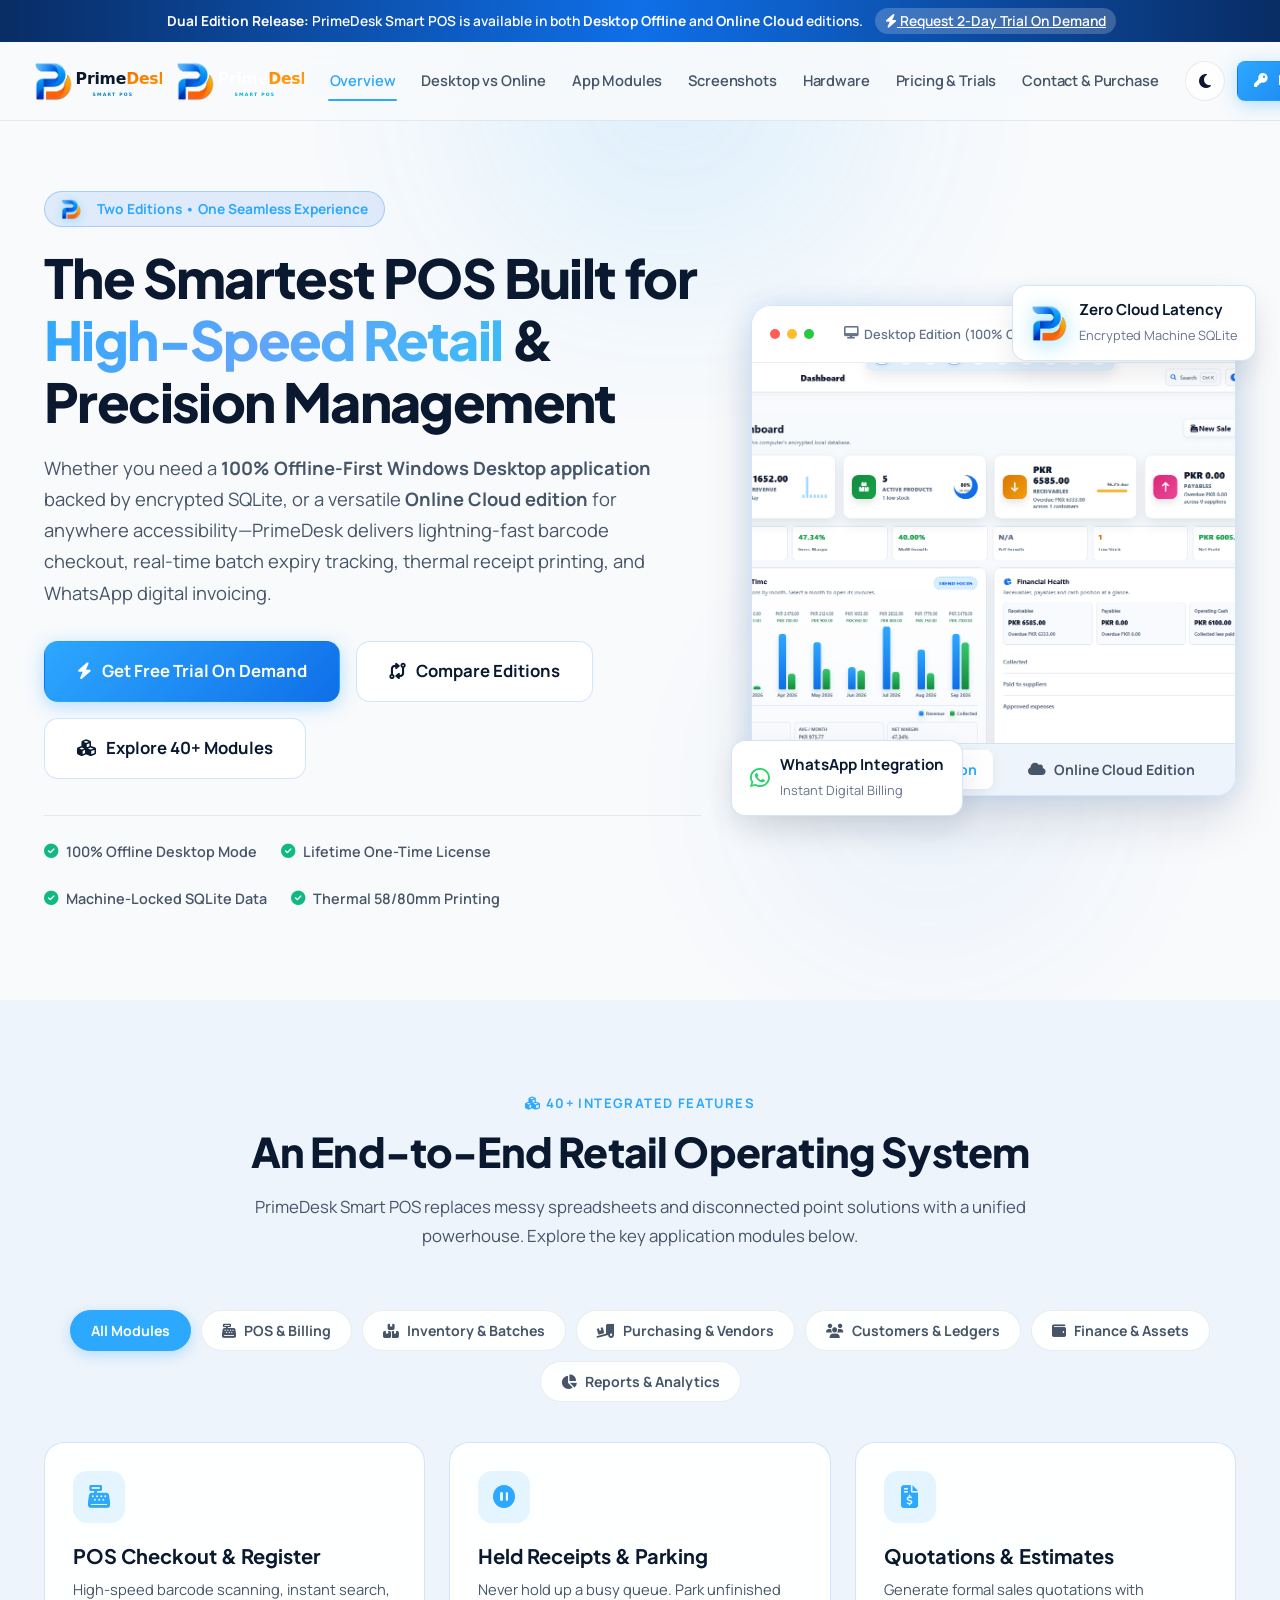
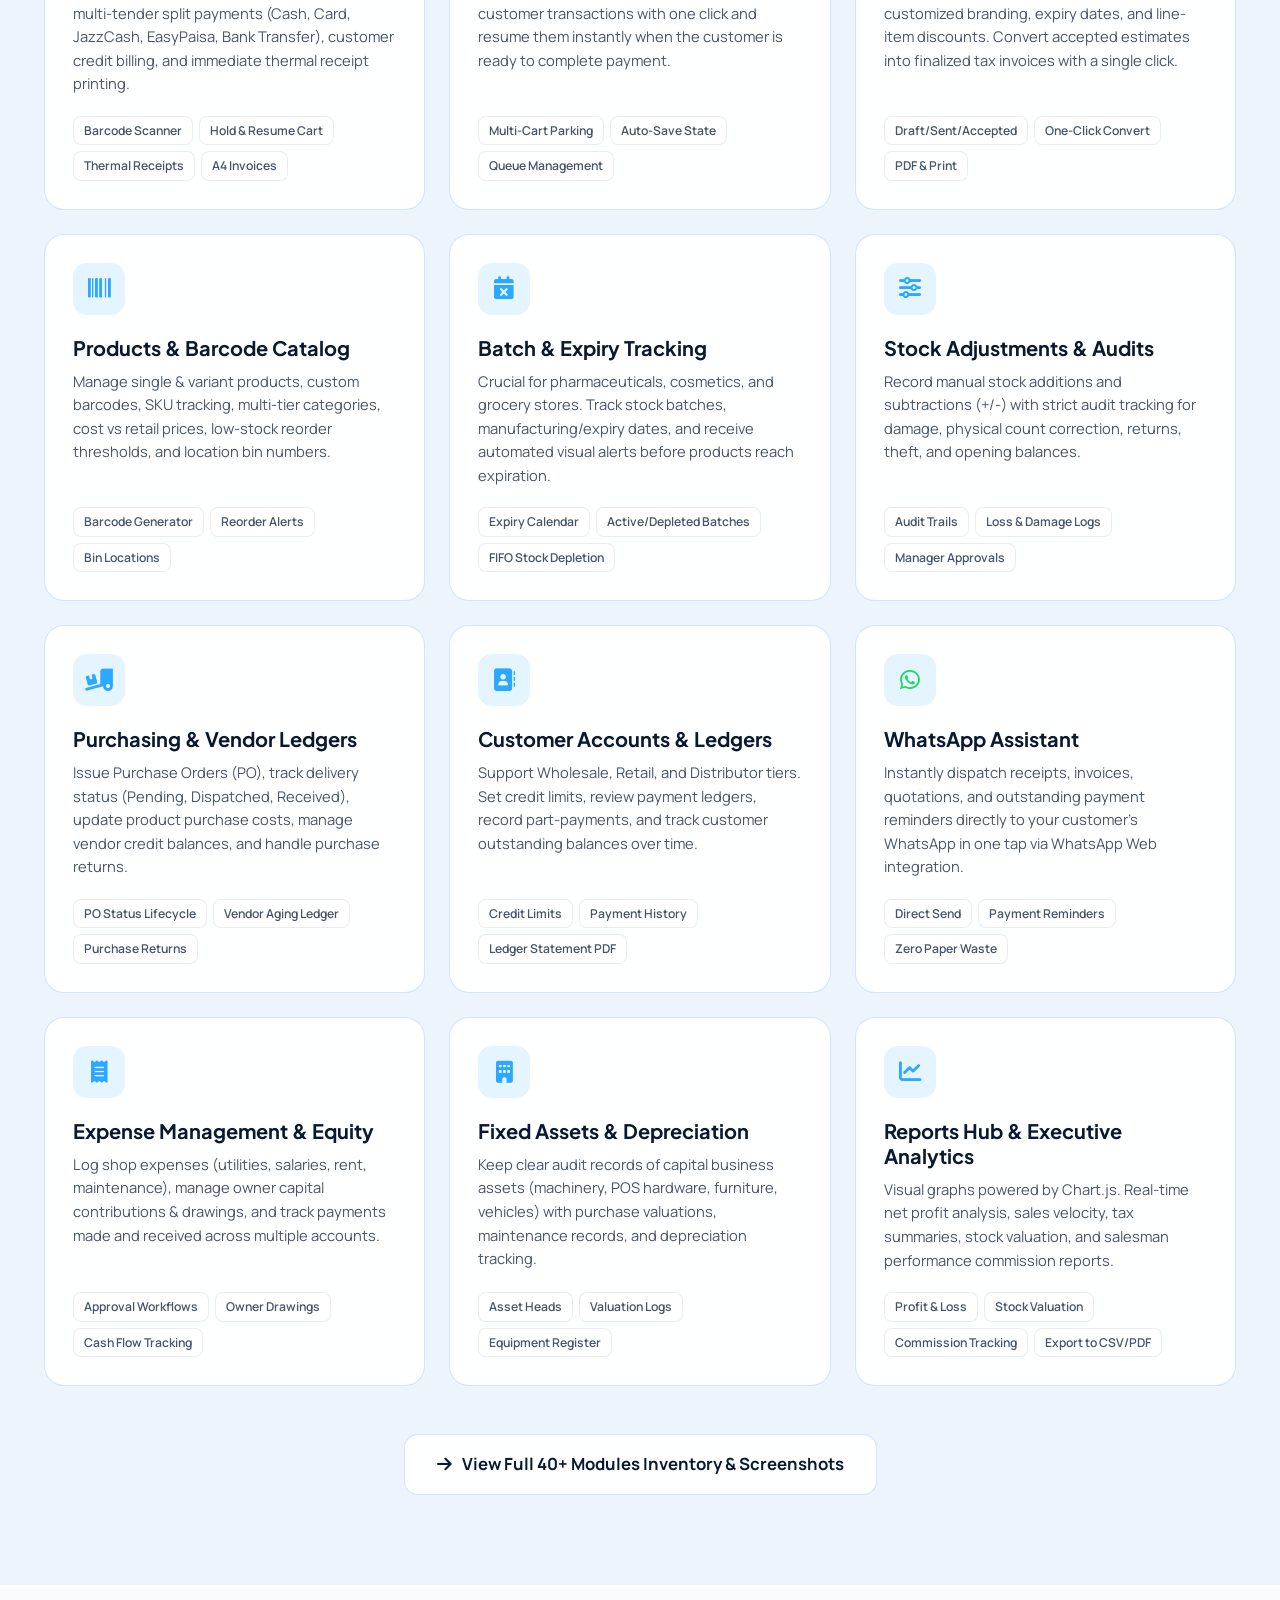
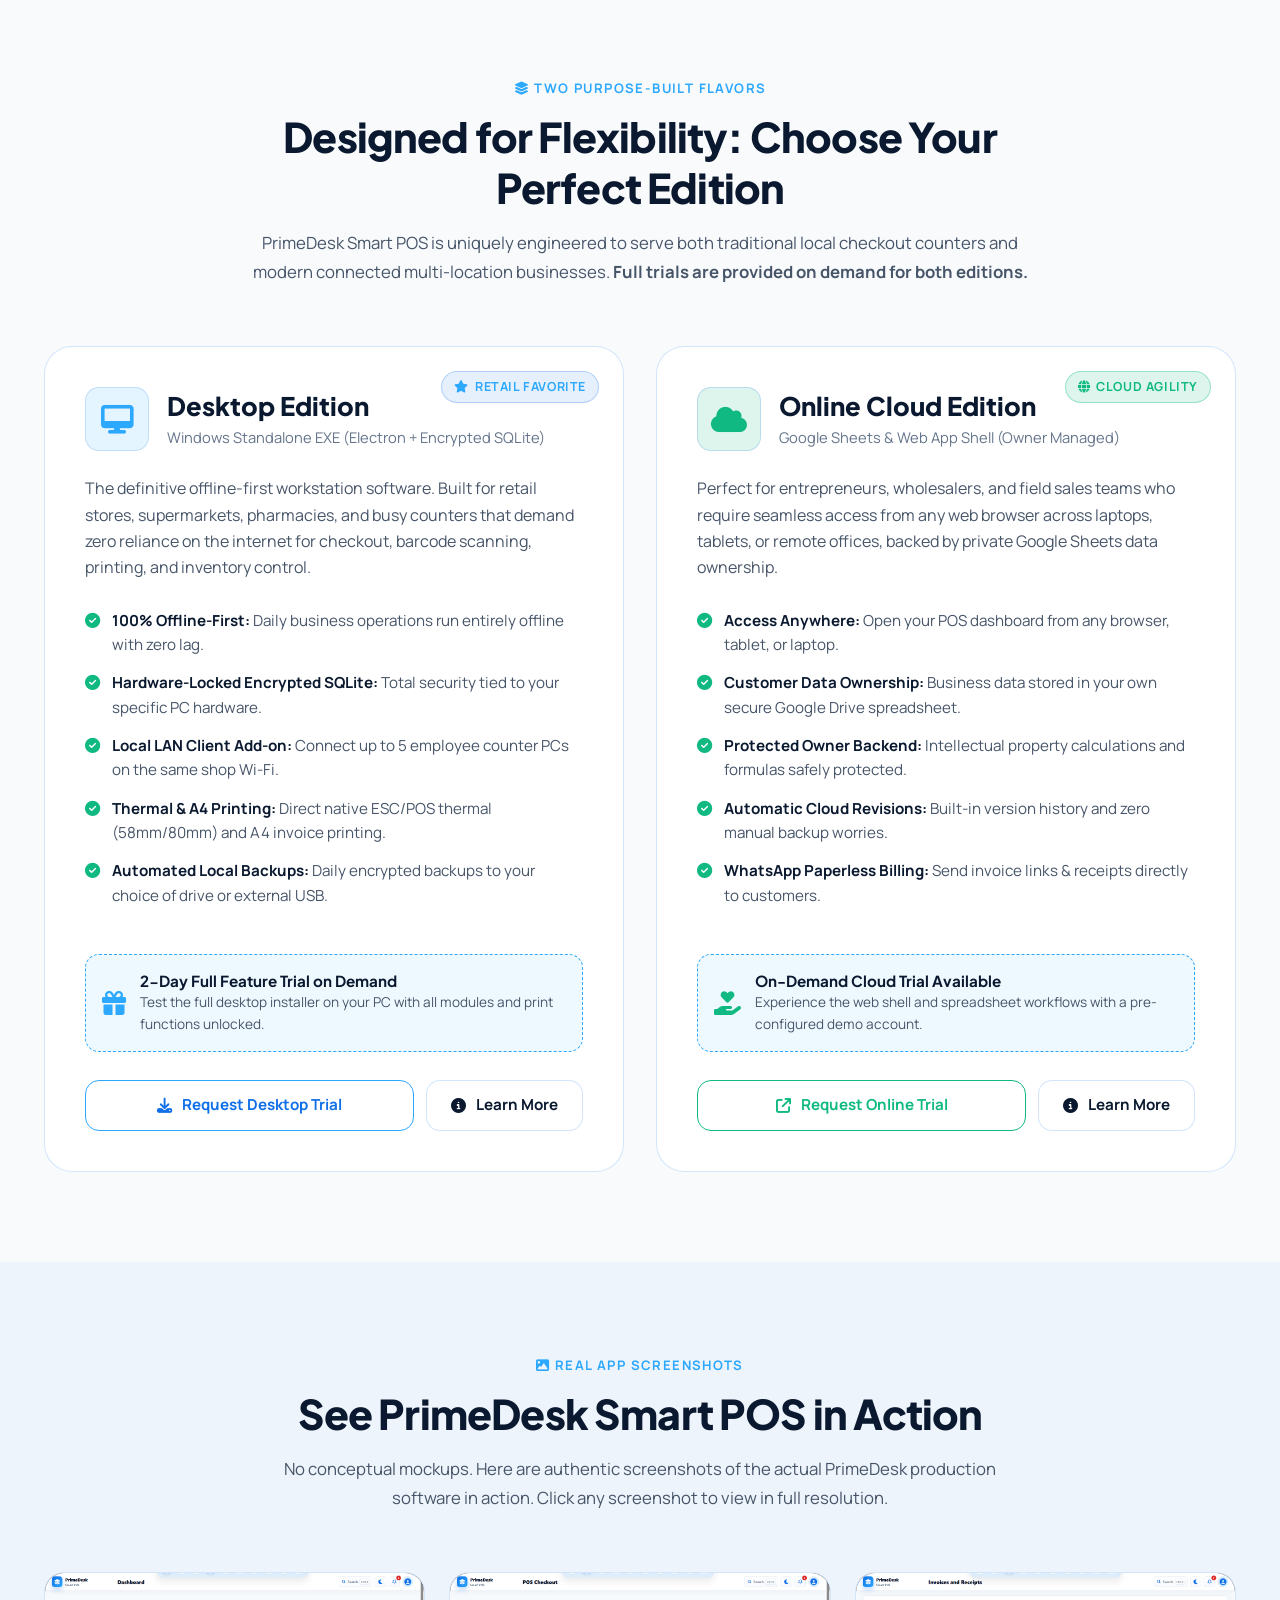
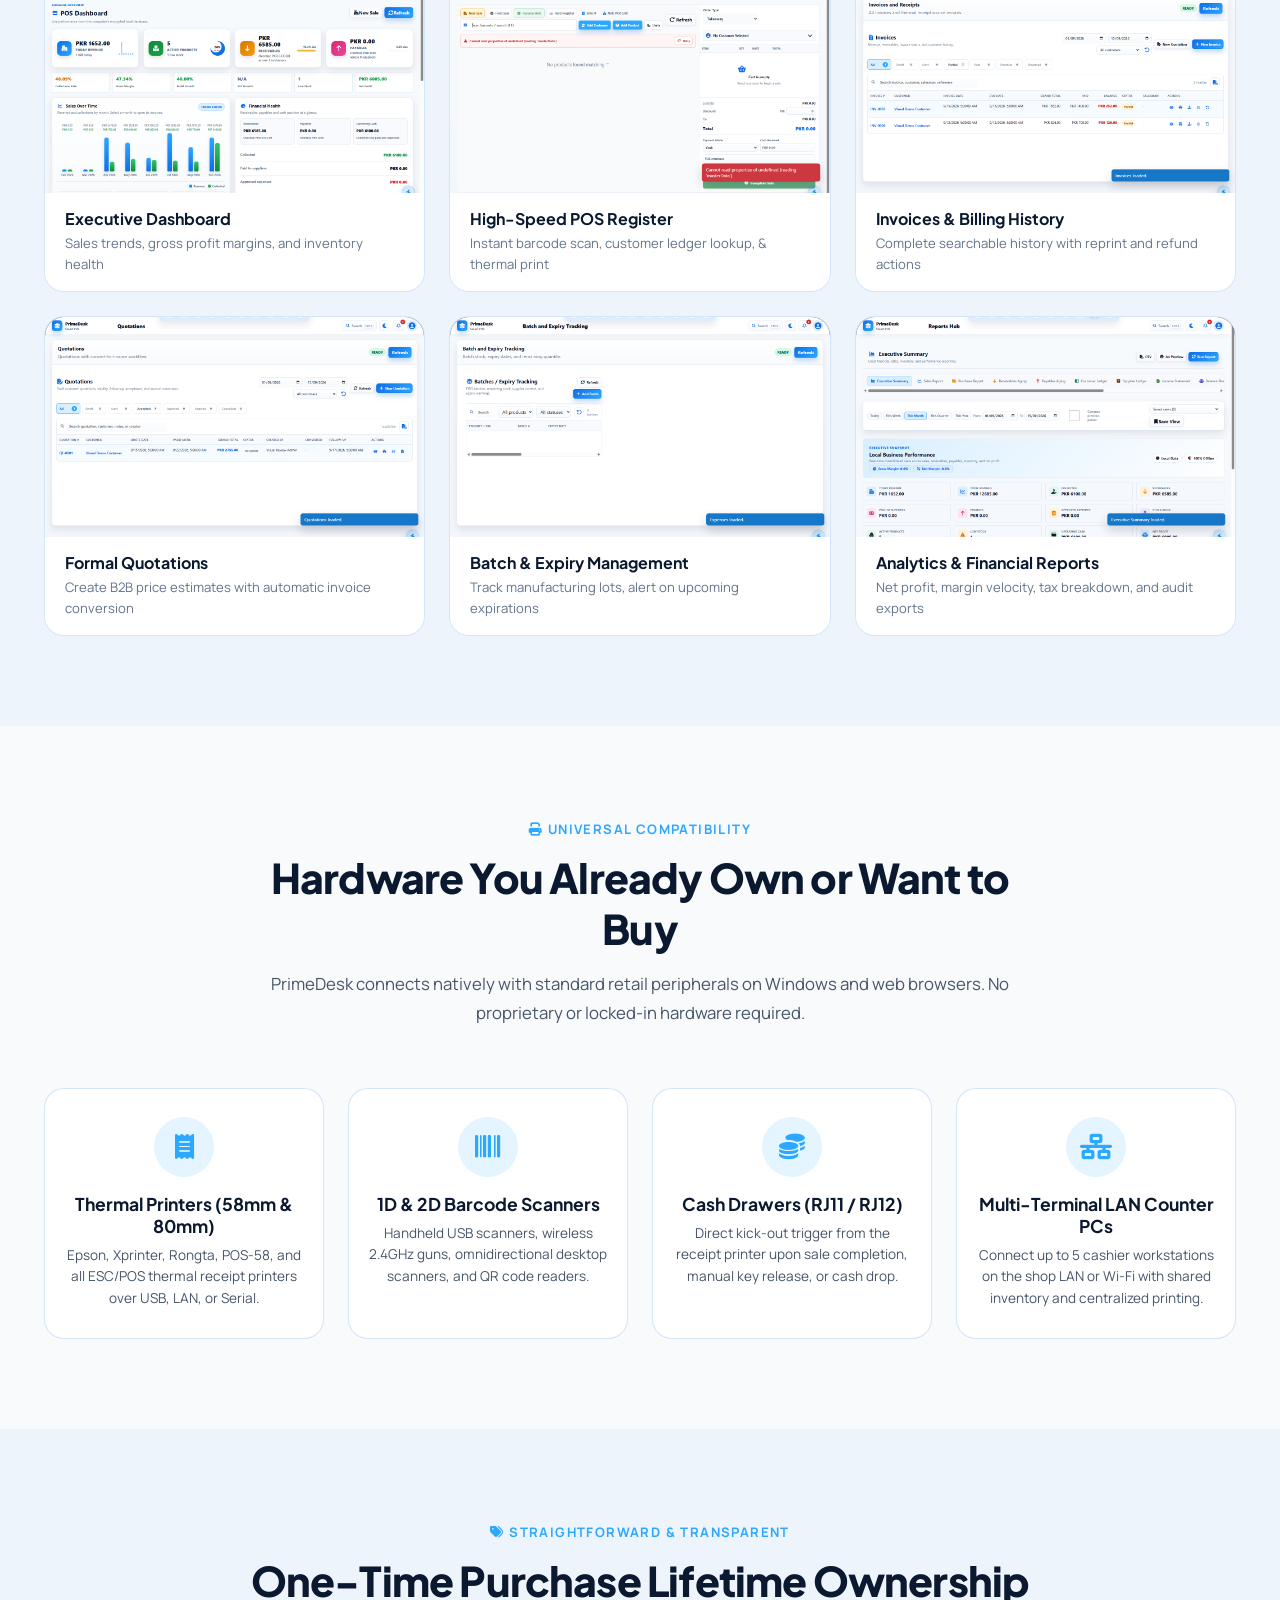
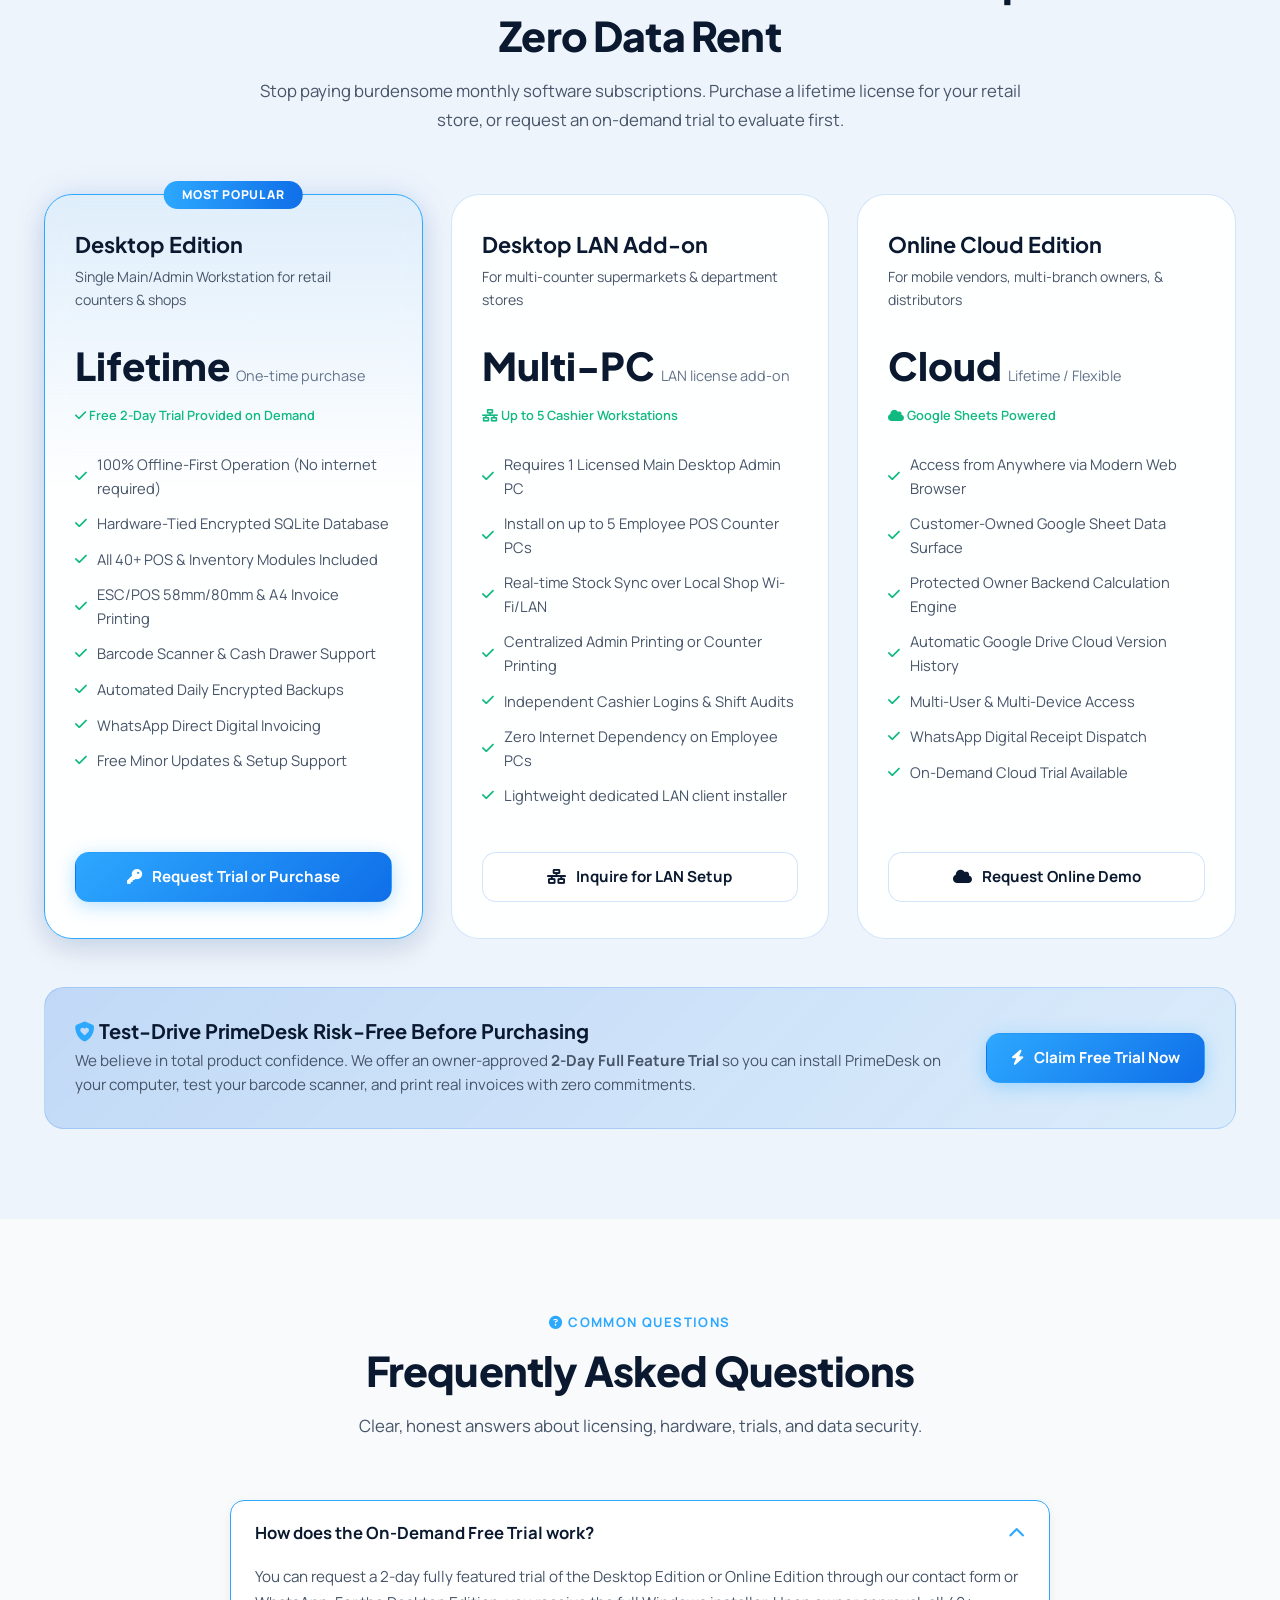
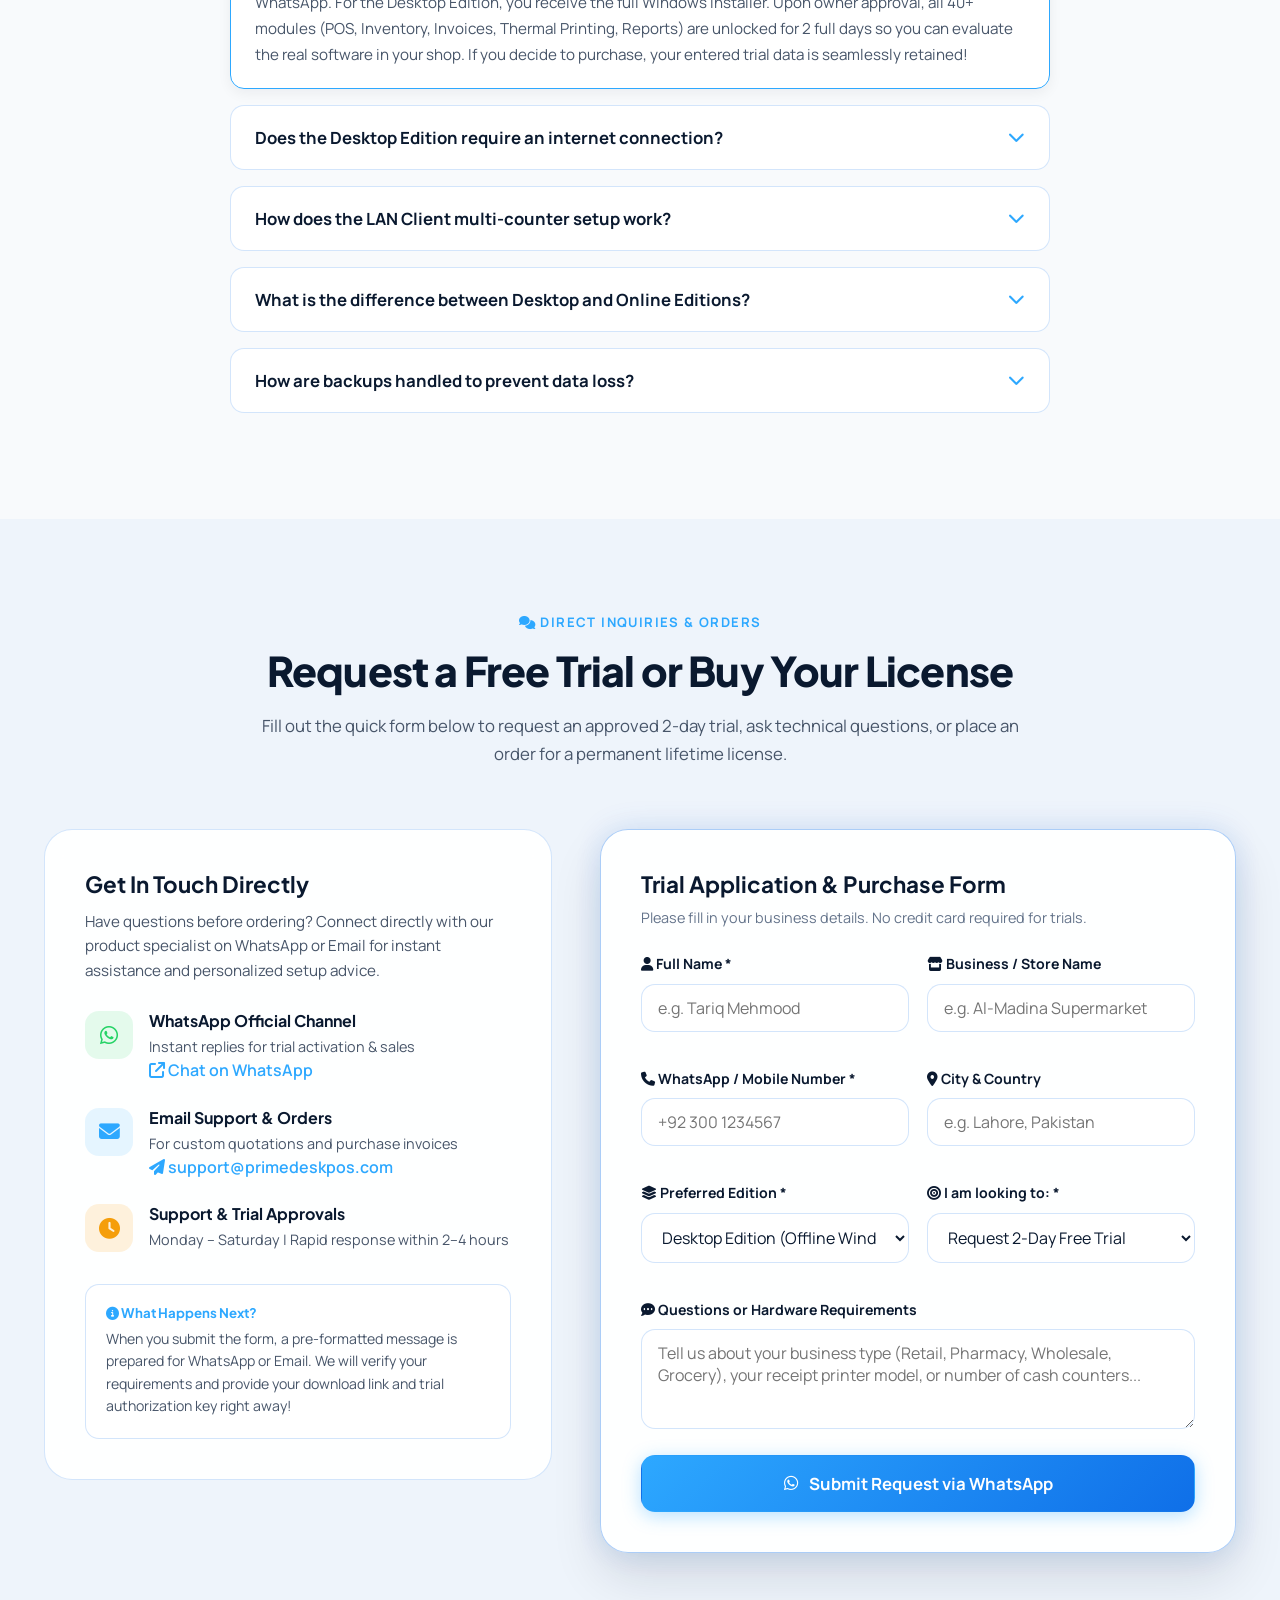
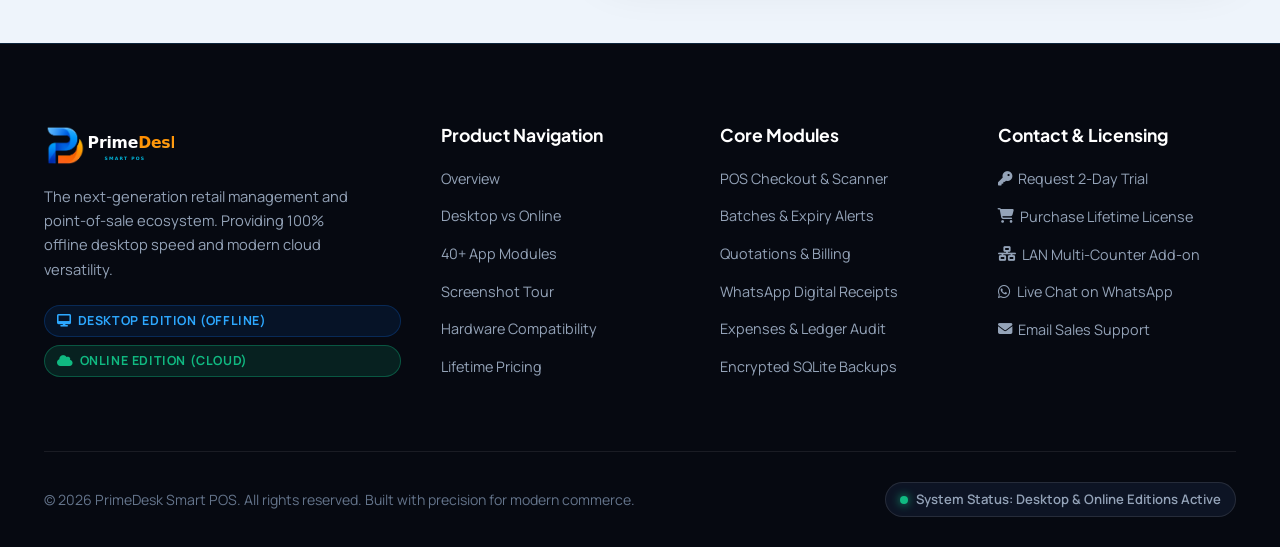
==== commit 8fb5745d: "feat: incorporate official PrimeDesk Smart POS logo branding, icons, and theme-adaptive vector asset" ====
--- a/index.html
+++ b/index.html
@@ -13,6 +13,16 @@
   <title>PrimeDesk Smart POS — Desktop Offline & Online Cloud Editions | Retail & Inventory Suite</title>
   <meta name="description" content="PrimeDesk Smart POS is a next-generation point-of-sale and retail inventory software available in 100% Offline Desktop Edition (Windows) and Online Cloud Edition. Request an on-demand 2-day free trial today!">
   <link rel="icon" type="image/svg+xml" href="assets/images/favicon.svg">
+  <link rel="alternate icon" type="image/png" href="assets/images/favicon.png">
+  <link rel="apple-touch-icon" href="assets/images/favicon.png">
+  
+  <!-- Open Graph & Social Cards -->
+  <meta property="og:title" content="PrimeDesk Smart POS — Desktop Offline &amp; Online Cloud Editions | Retail &amp; Inventory Suite">
+  <meta property="og:description" content="PrimeDesk Smart POS is a next-generation point-of-sale and retail inventory software available in 100% Offline Desktop Edition (Windows) and Online Cloud Edition. Request an on-demand 2-day free trial today!">
+  <meta property="og:image" content="assets/images/primedesk-logo-banner.jpg">
+  <meta property="og:type" content="website">
+  <meta name="twitter:card" content="summary_large_image">
+  <meta name="twitter:image" content="assets/images/primedesk-logo-banner.jpg">
   
   <!-- FontAwesome 6 Free -->
   <link rel="stylesheet" href="https://cdnjs.cloudflare.com/ajax/libs/font-awesome/6.5.1/css/all.min.css">
@@ -65,7 +75,8 @@
         <!-- Hero Text -->
         <div class="hero-content">
           <div class="hero-pill-badge">
-            <i class="fas fa-check-double"></i> Two Editions • One Seamless Experience
+            <img src="assets/images/primedesk-mark.png" alt="PrimeDesk" style="width:20px; height:20px; object-fit:contain; vertical-align:middle; margin-right:6px; filter:drop-shadow(0 2px 5px rgba(0,180,255,0.4));">
+            Two Editions • One Seamless Experience
           </div>
           <h1 class="hero-title">
             The Smartest POS Built for <span class="gradient-text">High-Speed Retail</span> &amp; Precision Management
@@ -98,8 +109,8 @@
         <div class="hero-showcase">
           <!-- Floating Badge Top -->
           <div class="floating-stat-badge badge-top-right">
-            <div style="display:flex; align-items:center; gap:10px;">
-              <i class="fas fa-shield-halved" style="color:var(--accent-emerald); font-size:1.4rem;"></i>
+            <div style="display:flex; align-items:center; gap:12px;">
+              <img src="assets/images/primedesk-mark.png" alt="PrimeDesk Official Logo" style="width:36px; height:36px; object-fit:contain; filter:drop-shadow(0 4px 10px rgba(0,180,255,0.45));">
               <div>
                 <strong style="display:block; font-size:0.95rem;">Zero Cloud Latency</strong>
                 <span style="font-size:0.8rem; color:var(--text-muted);">Encrypted Machine SQLite</span>
--- a/assets/css/style.css
+++ b/assets/css/style.css
@@ -259,12 +259,20 @@
   align-items: center;
   gap: 12px;
   flex-shrink: 0;
+  text-decoration: none;
+  transition: transform 0.25s cubic-bezier(0.16, 1, 0.3, 1), opacity 0.2s ease;
+}
+
+.brand-logo:hover {
+  transform: translateY(-1px);
+  opacity: 0.94;
 }
 
 .brand-logo img {
-  height: 40px;
+  height: 42px;
   width: auto;
   display: block;
+  object-fit: contain;
 }
 
 /* Adaptive logo image switcher based on active theme */
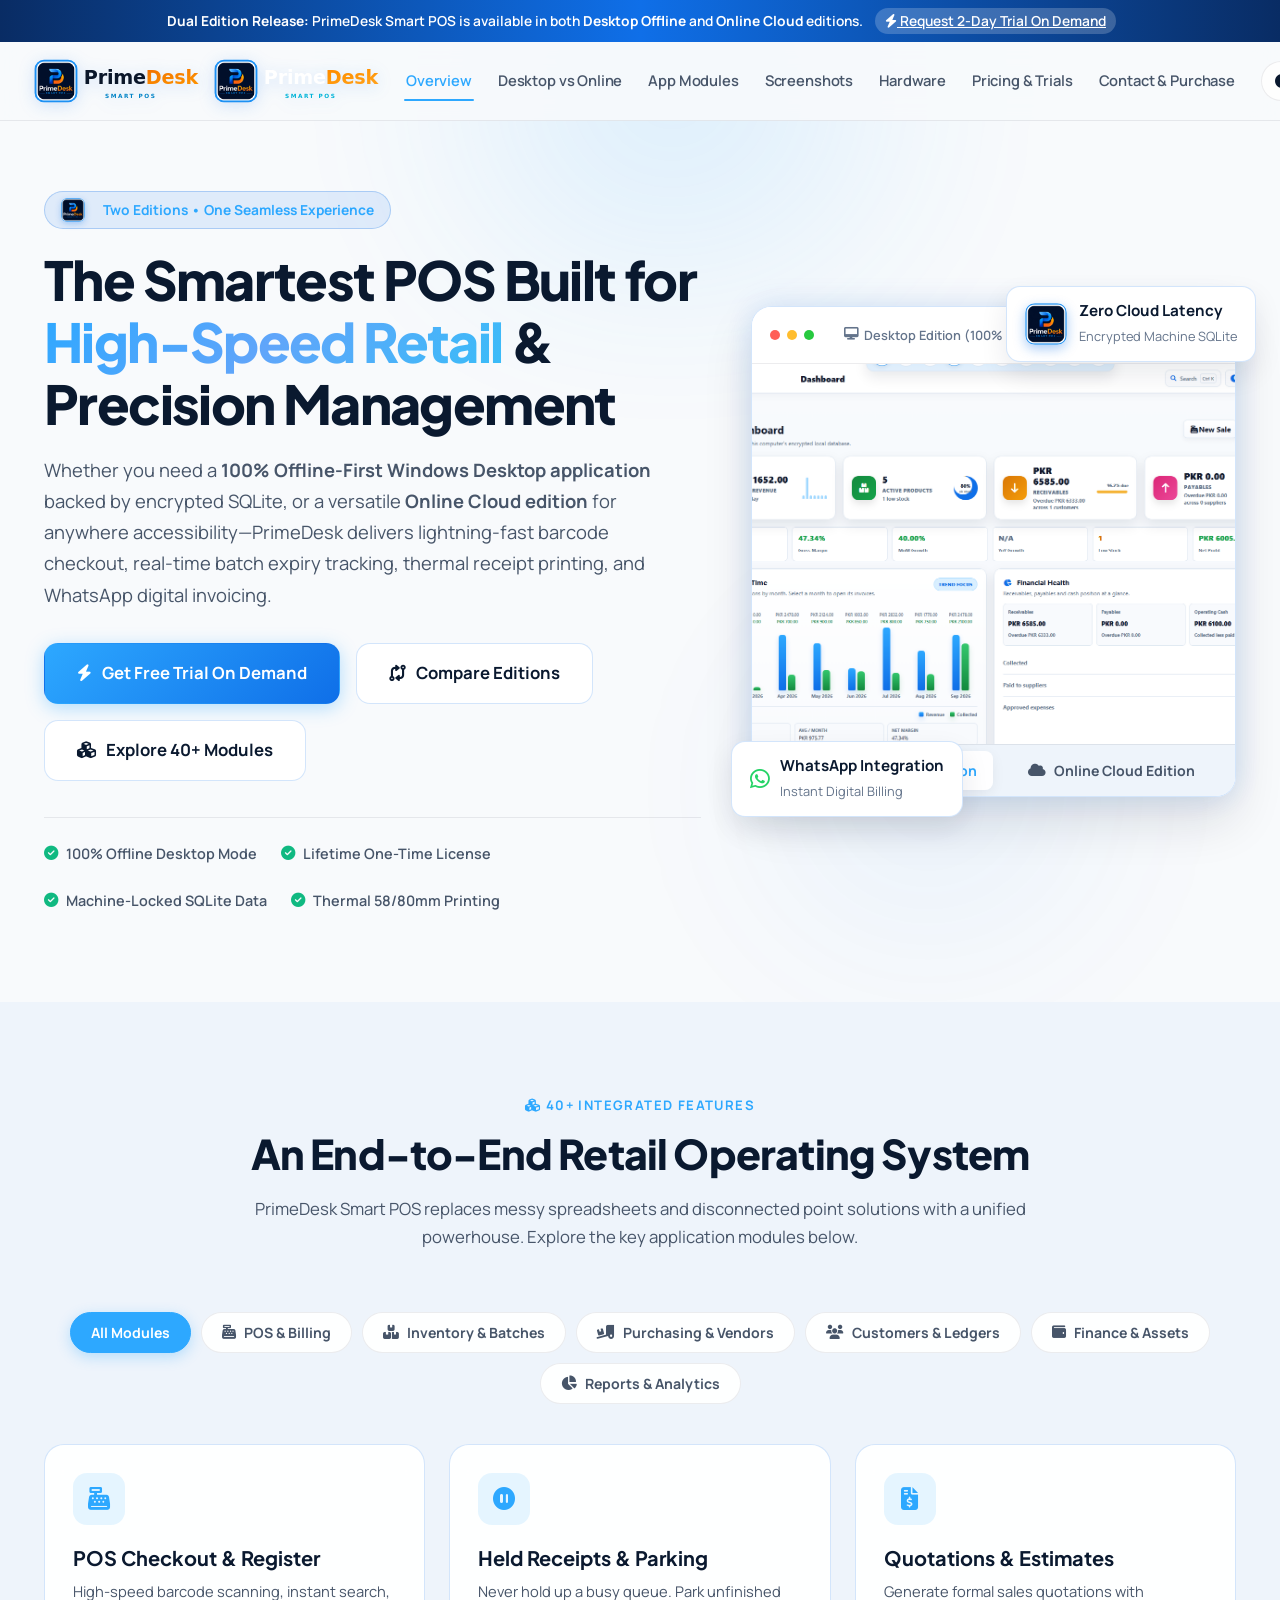
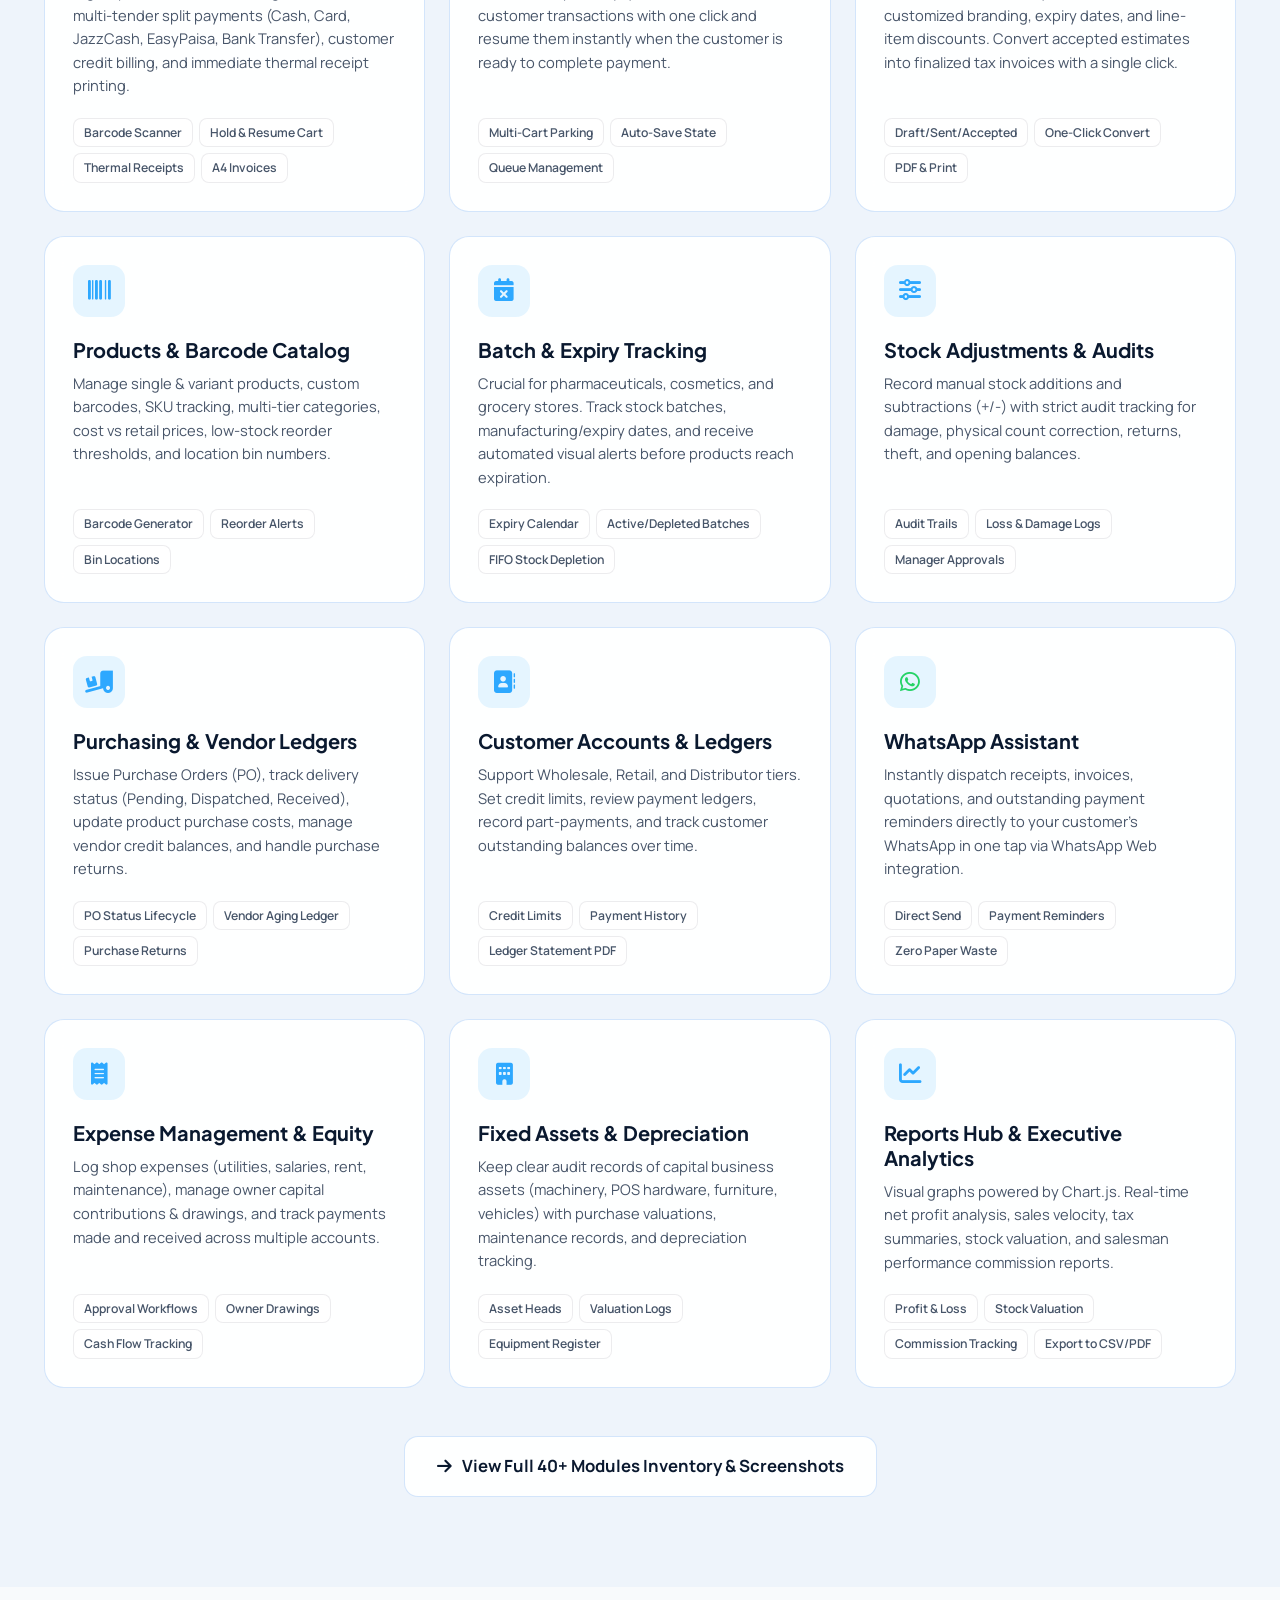
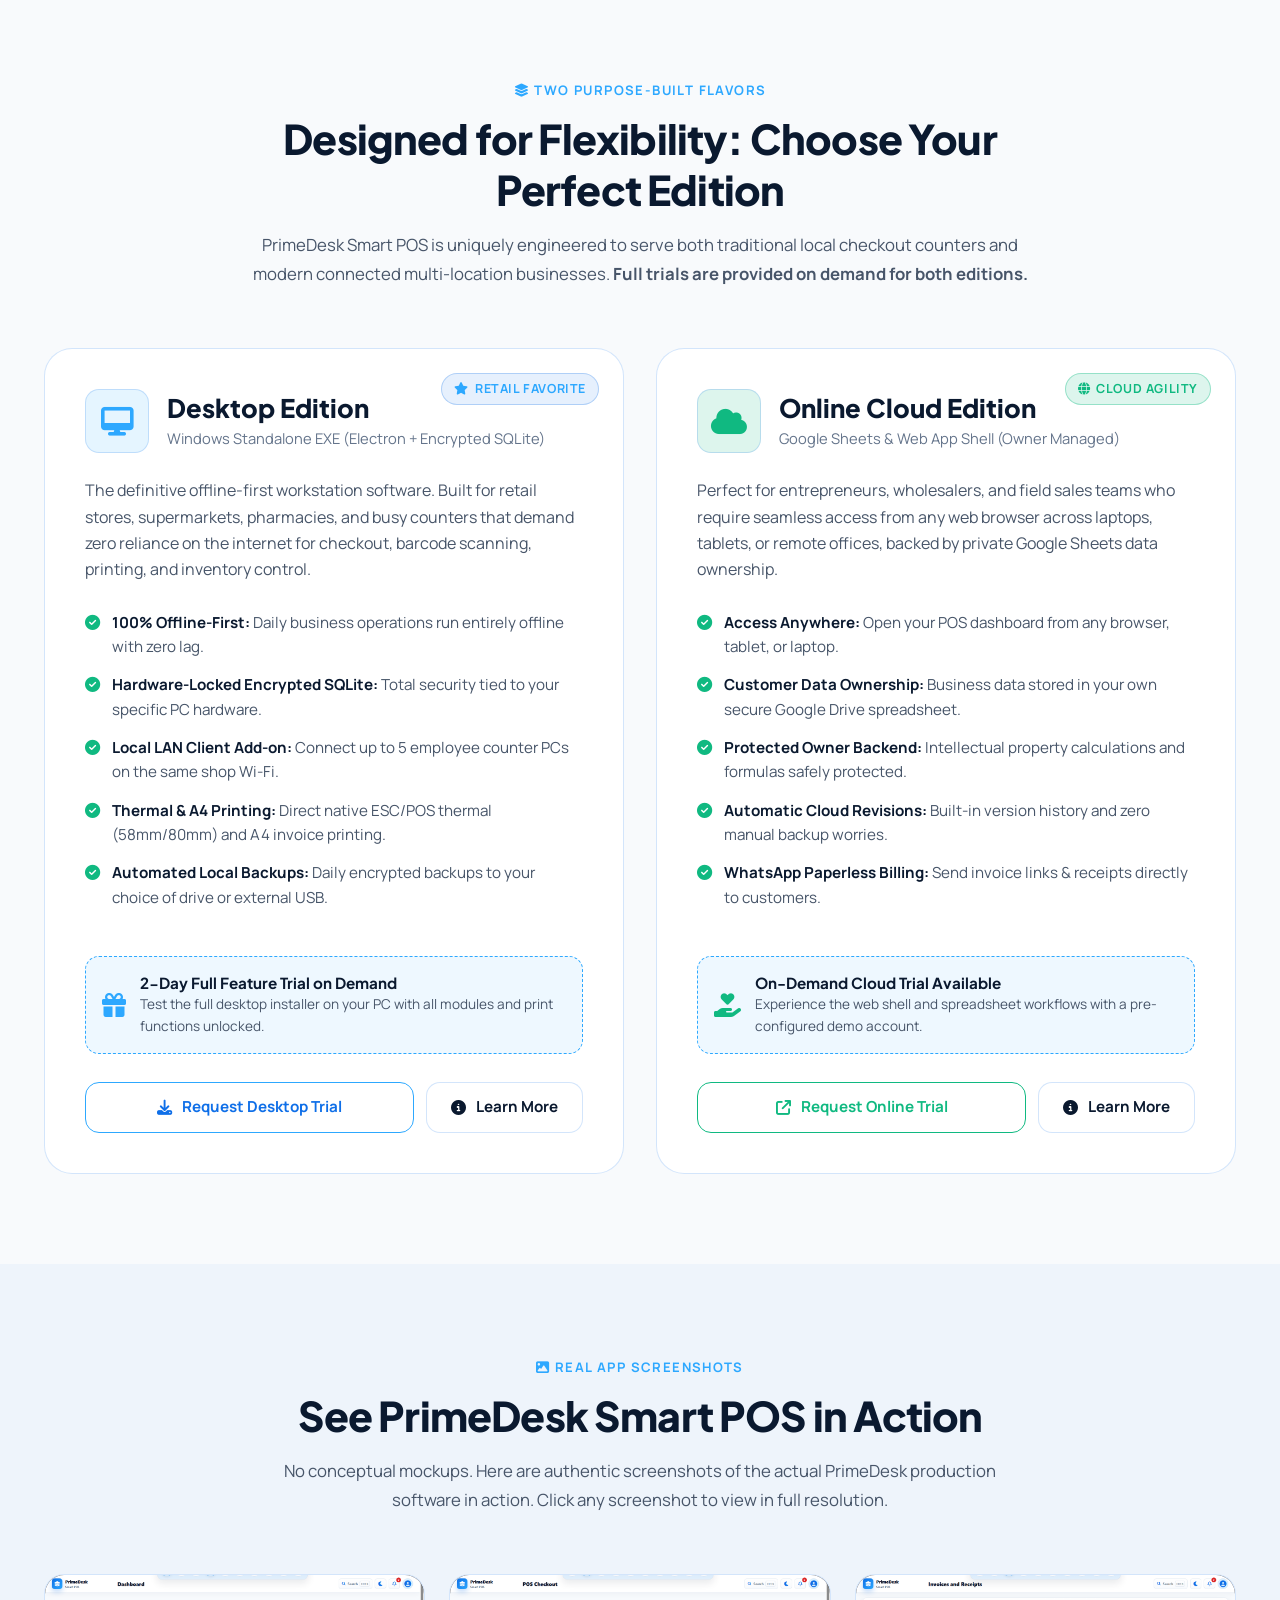
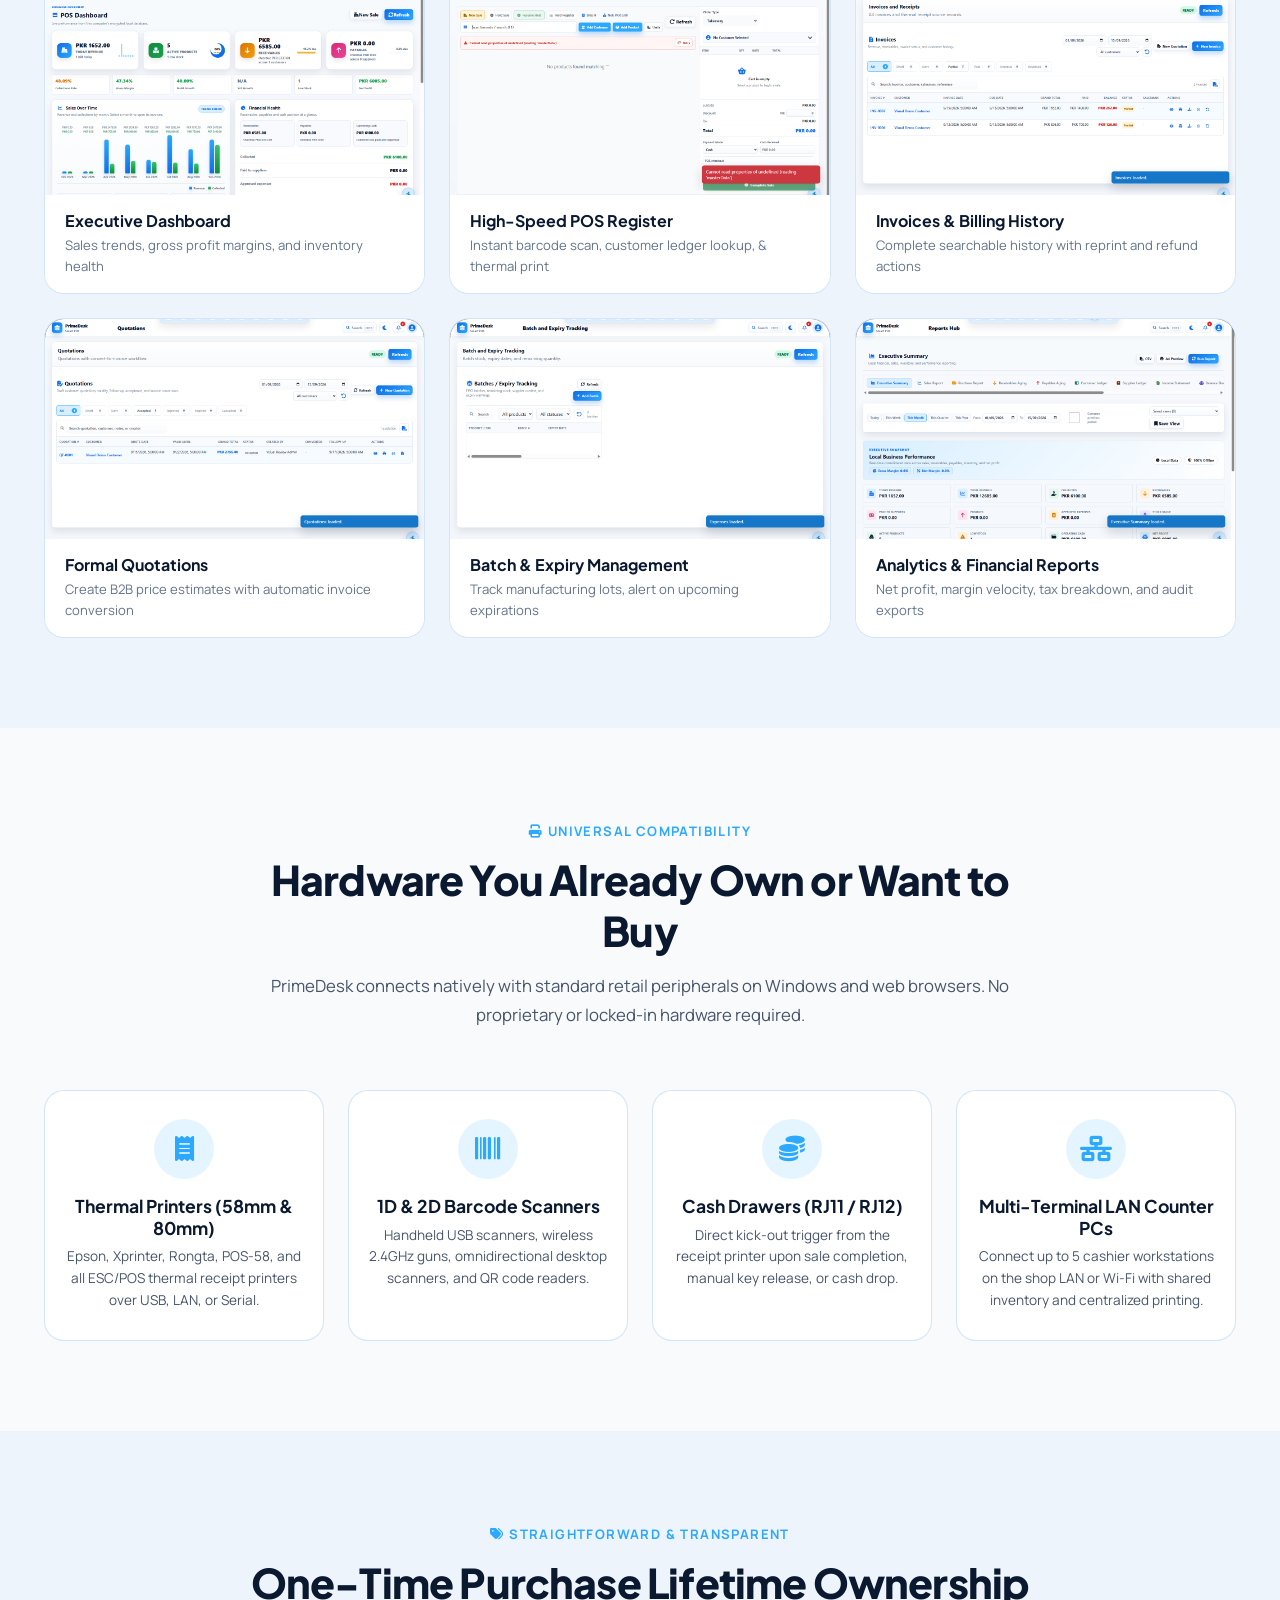
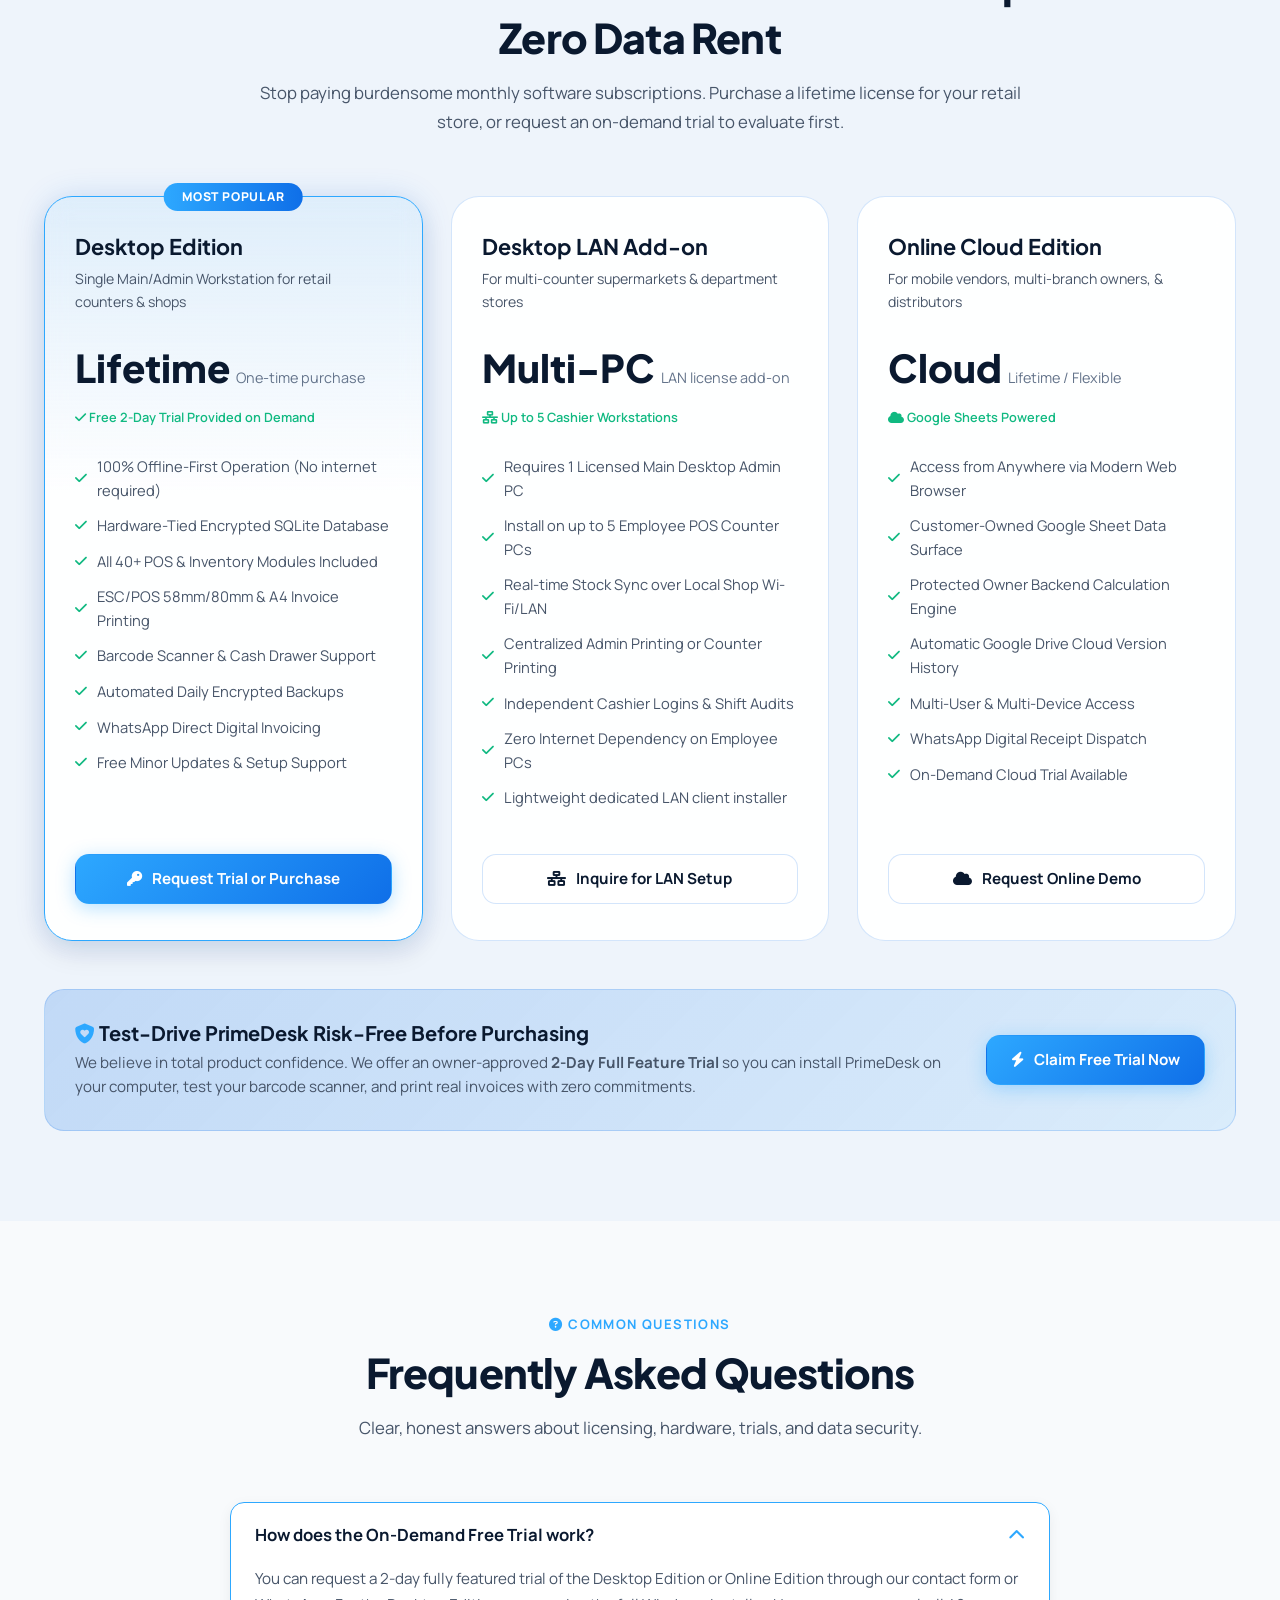
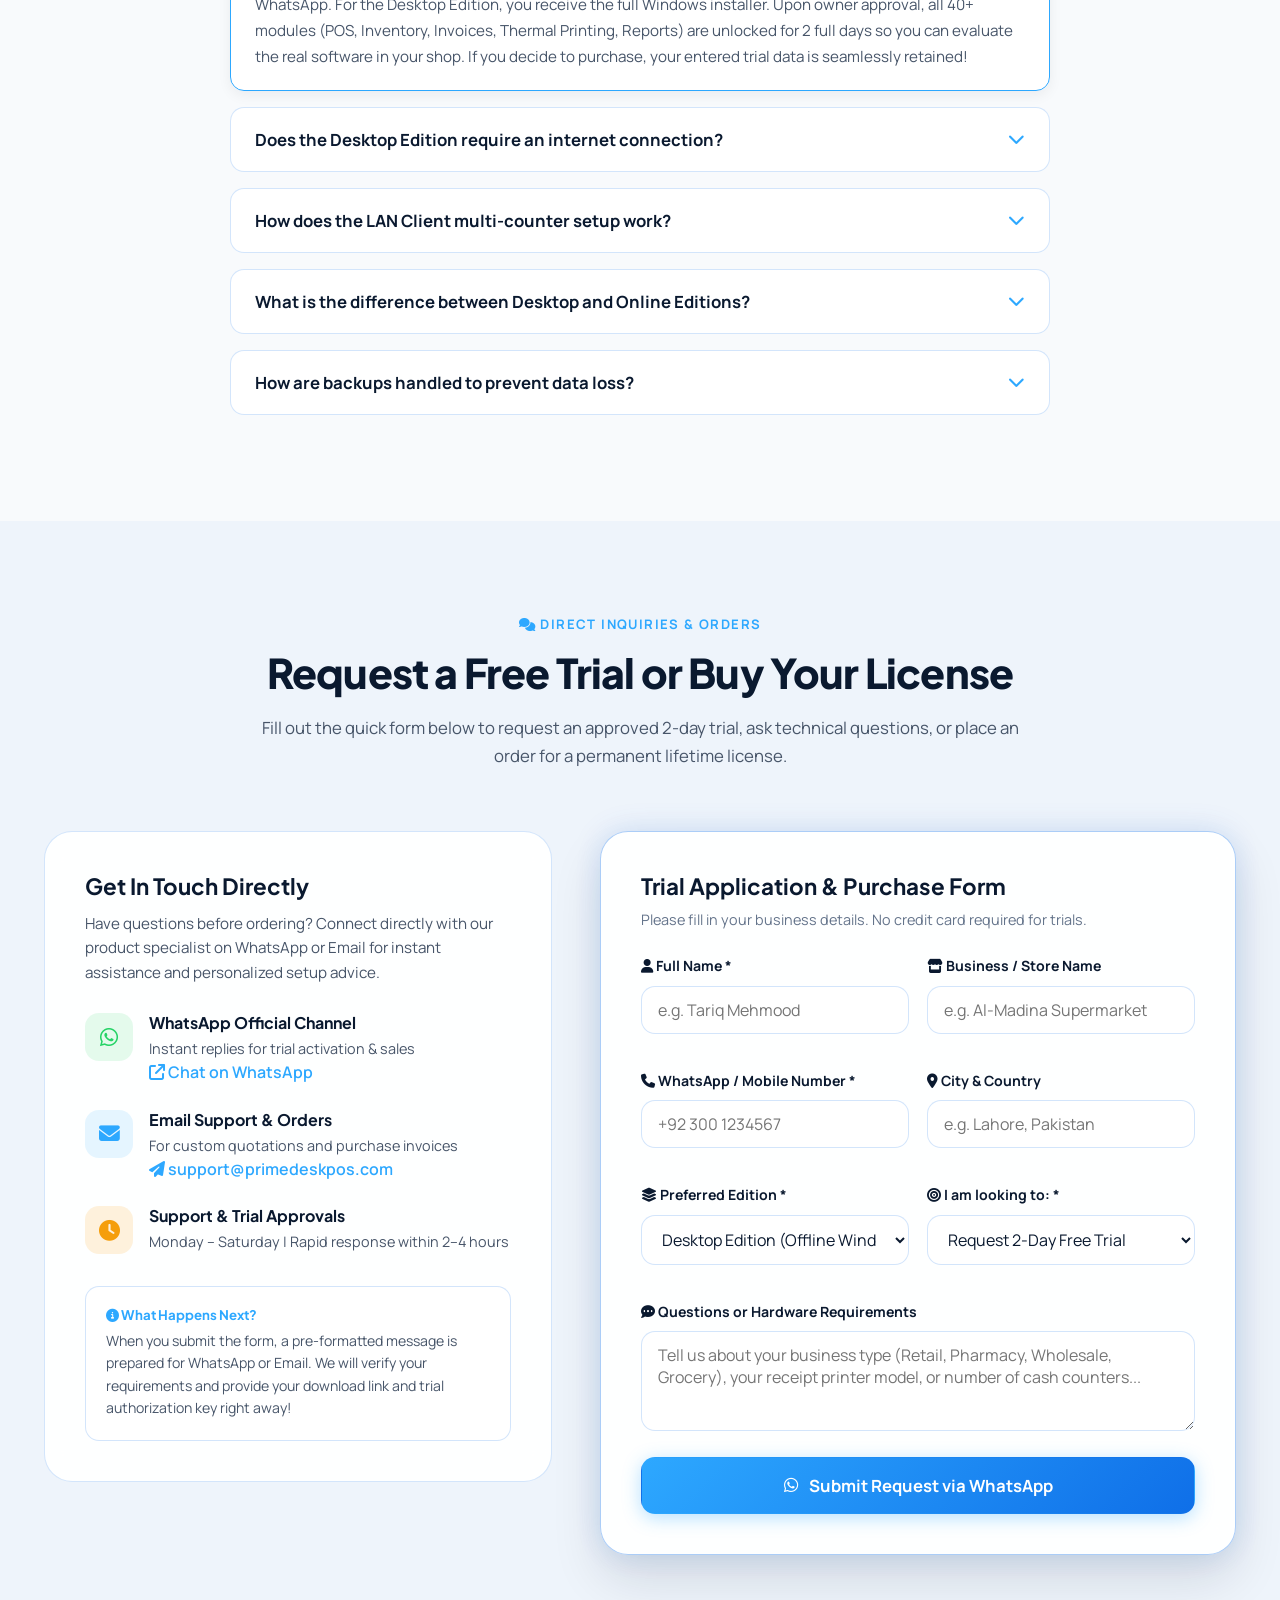
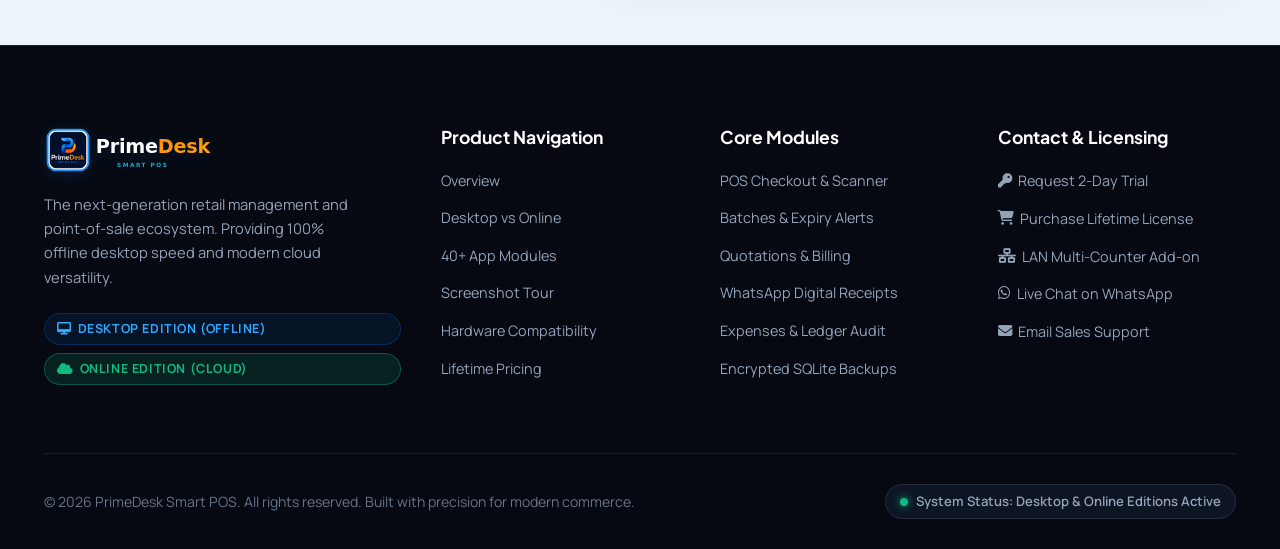
==== commit f439ec99: "feat: enforce logo within blue border and original background color from app screenshot" ====
--- a/index.html
+++ b/index.html
@@ -75,7 +75,7 @@
         <!-- Hero Text -->
         <div class="hero-content">
           <div class="hero-pill-badge">
-            <img src="assets/images/primedesk-mark.png" alt="PrimeDesk" style="width:20px; height:20px; object-fit:contain; vertical-align:middle; margin-right:6px; filter:drop-shadow(0 2px 5px rgba(0,180,255,0.4));">
+            <img src="assets/images/primedesk-app-badge.png" alt="PrimeDesk" style="width:24px; height:24px; object-fit:contain; vertical-align:middle; margin-right:8px; border-radius:6px; box-shadow:0 2px 6px rgba(15,111,232,0.3);">
             Two Editions • One Seamless Experience
           </div>
           <h1 class="hero-title">
@@ -110,7 +110,7 @@
           <!-- Floating Badge Top -->
           <div class="floating-stat-badge badge-top-right">
             <div style="display:flex; align-items:center; gap:12px;">
-              <img src="assets/images/primedesk-mark.png" alt="PrimeDesk Official Logo" style="width:36px; height:36px; object-fit:contain; filter:drop-shadow(0 4px 10px rgba(0,180,255,0.45));">
+              <img src="assets/images/primedesk-app-badge.png" alt="PrimeDesk Official Logo" style="width:42px; height:42px; object-fit:contain; border-radius:10px; box-shadow:0 4px 12px rgba(15,111,232,0.35);">
               <div>
                 <strong style="display:block; font-size:0.95rem;">Zero Cloud Latency</strong>
                 <span style="font-size:0.8rem; color:var(--text-muted);">Encrypted Machine SQLite</span>
--- a/assets/css/style.css
+++ b/assets/css/style.css
@@ -269,10 +269,11 @@
 }
 
 .brand-logo img {
-  height: 42px;
+  height: 48px;
   width: auto;
   display: block;
   object-fit: contain;
+  filter: drop-shadow(0 3px 8px rgba(15, 111, 232, 0.18));
 }
 
 /* Adaptive logo image switcher based on active theme */
